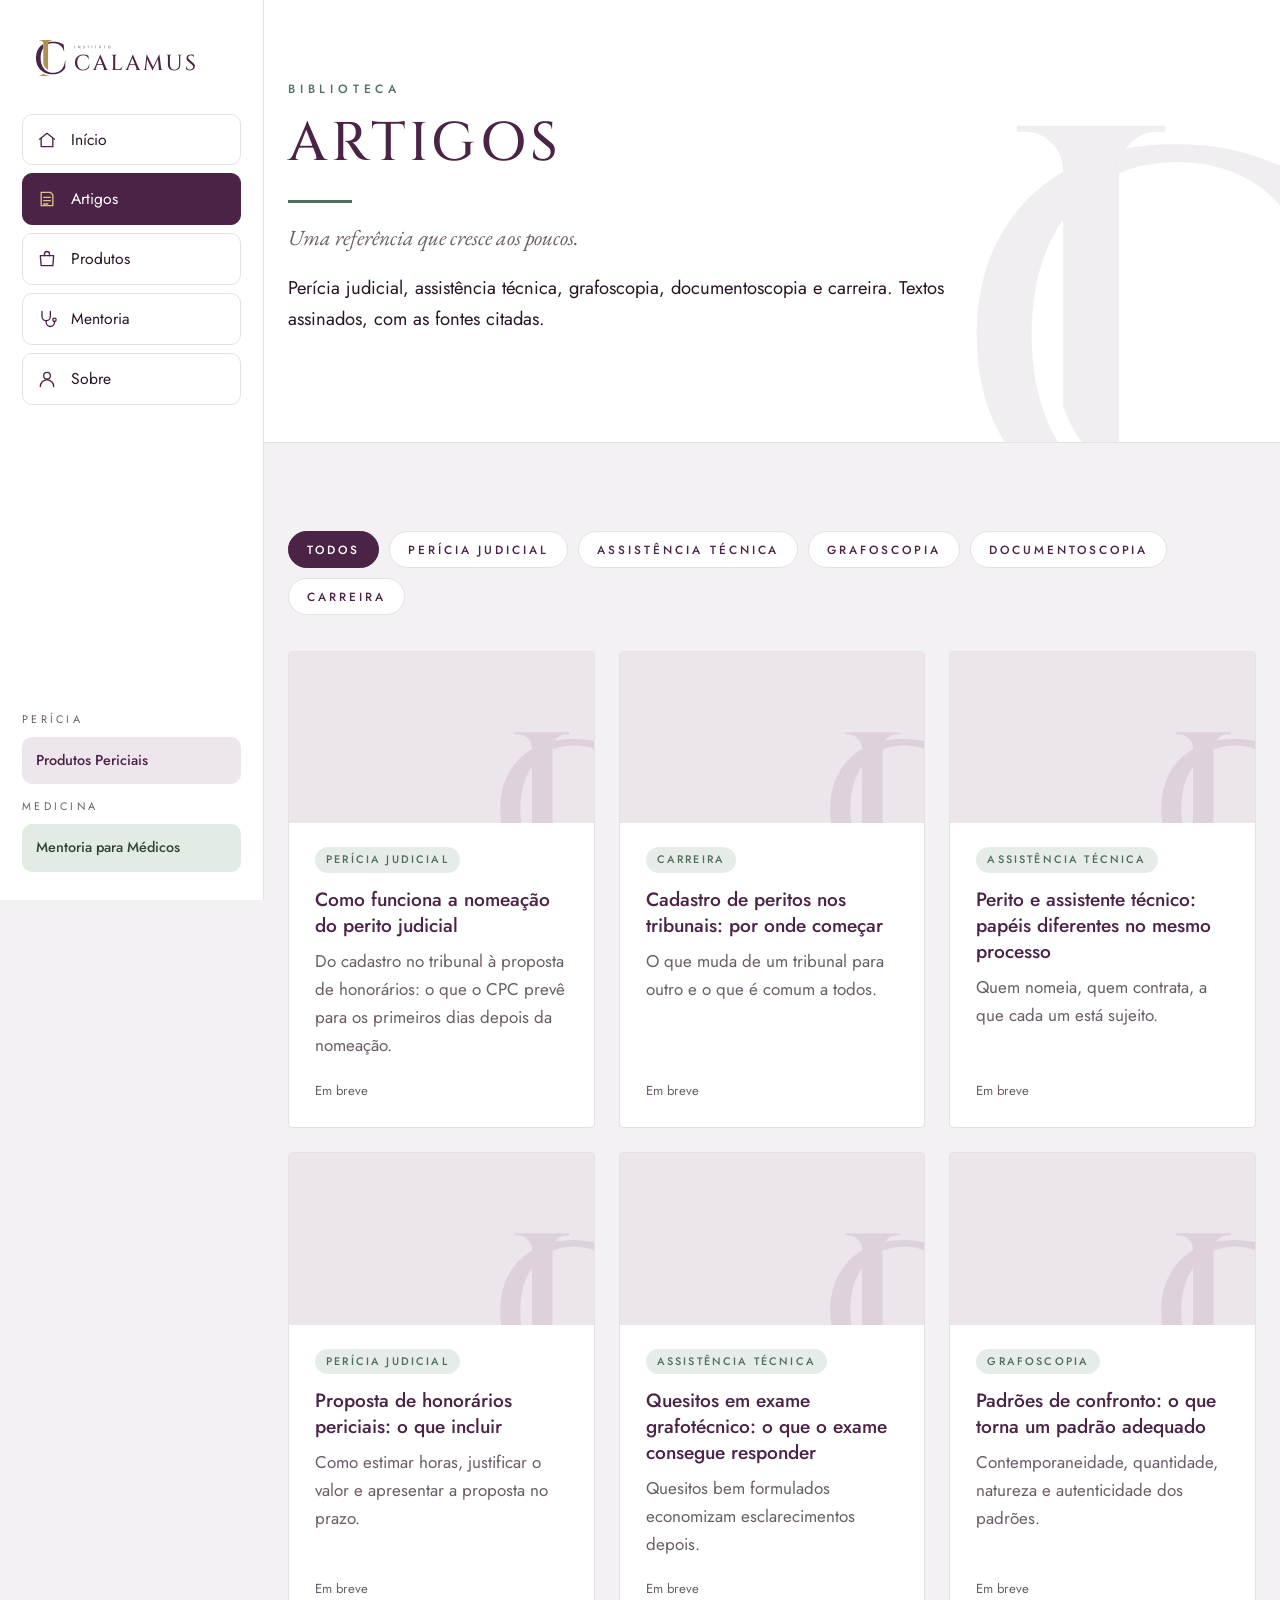
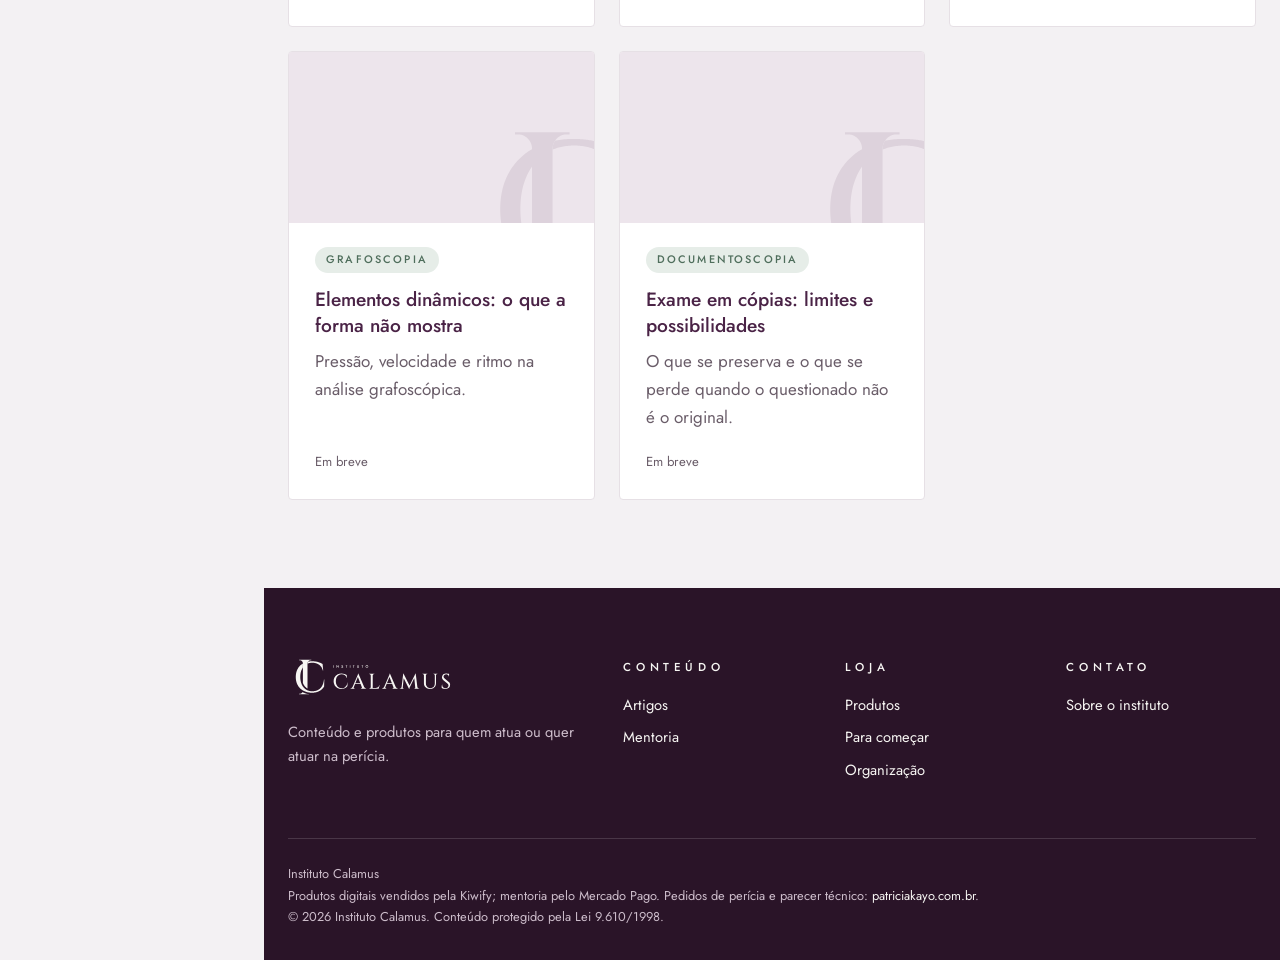
==== artigos/index.html @ 75990ce9 "Menu lateral fixo (opção A) em telas largas; setas do carrossel junto aos pontos Co-Authored-By: Cla" ====
<!doctype html>
<html lang="pt-BR">
<head>
<meta charset="utf-8">
<meta name="viewport" content="width=device-width, initial-scale=1">
<title>Artigos · Instituto Calamus</title>
<meta name="description" content="Artigos sobre perícia judicial, assistência técnica, grafoscopia e documentoscopia.">
<link rel="canonical" href="https://institutocalamus.com.br/artigos/">
<meta property="og:type" content="website">
<meta property="og:locale" content="pt_BR">
<meta property="og:site_name" content="Instituto Calamus">
<meta property="og:title" content="Artigos · Instituto Calamus">
<meta property="og:description" content="Artigos sobre perícia judicial, assistência técnica, grafoscopia e documentoscopia.">
<meta property="og:url" content="https://institutocalamus.com.br/artigos/">
<link rel="icon" type="image/png" sizes="32x32" href="../assets/img/favicon_32px.png">
<link rel="icon" type="image/png" sizes="192x192" href="../assets/img/favicon_192px.png">
<link rel="apple-touch-icon" href="../assets/img/favicon_192px.png">
<link rel="preload" href="../assets/fonts/Jost-Variable.woff2" as="font" type="font/woff2" crossorigin>
<link rel="stylesheet" href="../assets/css/calamus.css">
</head>
<body>
<aside class="ml" aria-label="Menu lateral">
  <a class="ml-logo" href="../index.html" aria-label="Instituto Calamus, página inicial"><img src="../assets/img/logo-cor.svg" alt="Instituto Calamus"></a>
  <nav aria-label="Principal"><a class="ml-it" href="../index.html"><svg viewBox="0 0 24 24" fill="none" stroke="currentColor" stroke-width="1.6" stroke-linecap="round" stroke-linejoin="round" aria-hidden="true"><path d="M3 11 12 4l9 7"/><path d="M5 10v10h14V10"/></svg><span>Início</span></a><a class="ml-it" aria-current="page" href="../artigos/index.html"><svg viewBox="0 0 24 24" fill="none" stroke="currentColor" stroke-width="1.6" stroke-linecap="round" stroke-linejoin="round" aria-hidden="true"><path d="M5 4h11l3 3v13H5z"/><path d="M8 10h8M8 14h8M8 18h5"/></svg><span>Artigos</span></a><a class="ml-it" href="../produtos/index.html"><svg viewBox="0 0 24 24" fill="none" stroke="currentColor" stroke-width="1.6" stroke-linecap="round" stroke-linejoin="round" aria-hidden="true"><path d="M4 8h16l-1 12H5z"/><path d="M9 8V6a3 3 0 0 1 6 0v2"/></svg><span>Produtos</span></a><a class="ml-it" href="../mentoria/index.html"><svg viewBox="0 0 24 24" fill="none" stroke="currentColor" stroke-width="1.6" stroke-linecap="round" stroke-linejoin="round" aria-hidden="true"><path d="M6 3v6a5 5 0 0 0 10 0V3"/><path d="M11 14v2a5 5 0 0 0 10 0v-1"/><circle cx="21" cy="13" r="2"/></svg><span>Mentoria</span></a><a class="ml-it" href="../sobre/index.html"><svg viewBox="0 0 24 24" fill="none" stroke="currentColor" stroke-width="1.6" stroke-linecap="round" stroke-linejoin="round" aria-hidden="true"><circle cx="12" cy="8" r="4"/><path d="M4 21a8 8 0 0 1 16 0"/></svg><span>Sobre</span></a></nav>
  <div class="ml-pe"><span class="ml-rot">Perícia</span><a class="ml-cta" href="../produtos/index.html">Produtos Periciais</a><span class="ml-rot">Medicina</span><a class="ml-cta ml-cta2" href="../mentoria/index.html">Mentoria para Médicos</a></div>
</aside>
<header class="topo">
  <div class="wrap">
    <a class="marca" href="../index.html" aria-label="Instituto Calamus, página inicial"><img class="marca-logo" src="../assets/img/logo-cor.svg" alt="Instituto Calamus"><img class="marca-mono" src="../assets/img/monograma-capa-claro.svg" alt="Instituto Calamus"></a>
    <nav class="menu" aria-label="Principal"><a href="../artigos/index.html" aria-current="page">Artigos</a><a href="../produtos/index.html">Produtos</a><a href="../mentoria/index.html">Mentoria</a><a href="../sobre/index.html">Sobre</a></nav>
    <details class="menu-movel"><summary>Menu</summary><nav aria-label="Principal"><a href="../artigos/index.html" aria-current="page">Artigos</a><a href="../produtos/index.html">Produtos</a><a href="../mentoria/index.html">Mentoria</a><a href="../sobre/index.html">Sobre</a></nav></details>
  </div>
</header>
<main>
<section class="hero interna">
  <img class="dagua" src="../assets/img/monograma-ameixa.svg" alt="" aria-hidden="true">
  <div class="wrap">
    <p class="rotulo">Biblioteca</p>
    <h1>Artigos</h1>
    <p class="italico">Uma referência que cresce aos poucos.</p>
    <p class="lead">Perícia judicial, assistência técnica, grafoscopia, documentoscopia e carreira. Textos assinados, com as fontes citadas.</p>
  </div>
</section>
<section class="secao">
  <div class="wrap">
    <div class="filtros" role="group" aria-label="Filtrar por tema"><button type="button" aria-pressed="true" data-f="todos">Todos</button><button type="button" aria-pressed="false" data-f="Perícia Judicial">Perícia Judicial</button><button type="button" aria-pressed="false" data-f="Assistência Técnica">Assistência Técnica</button><button type="button" aria-pressed="false" data-f="Grafoscopia">Grafoscopia</button><button type="button" aria-pressed="false" data-f="Documentoscopia">Documentoscopia</button><button type="button" aria-pressed="false" data-f="Carreira">Carreira</button></div>
    <div class="grade" id="lista"><article class="cartao cartao-art" data-pilar="Perícia Judicial">
  <div class="art-foto vazia"></div>
  <div class="texto">
  <span class="etiqueta jade">Perícia Judicial</span>
  <h3>Como funciona a nomeação do perito judicial</h3>
  <p class="sub">Do cadastro no tribunal à proposta de honorários: o que o CPC prevê para os primeiros dias depois da nomeação.</p>
  <div class="rodape-cartao"><span class="meta">Em breve</span></div>
  </div>
</article><article class="cartao cartao-art" data-pilar="Carreira">
  <div class="art-foto vazia"></div>
  <div class="texto">
  <span class="etiqueta jade">Carreira</span>
  <h3>Cadastro de peritos nos tribunais: por onde começar</h3>
  <p class="sub">O que muda de um tribunal para outro e o que é comum a todos.</p>
  <div class="rodape-cartao"><span class="meta">Em breve</span></div>
  </div>
</article><article class="cartao cartao-art" data-pilar="Assistência Técnica">
  <div class="art-foto vazia"></div>
  <div class="texto">
  <span class="etiqueta jade">Assistência Técnica</span>
  <h3>Perito e assistente técnico: papéis diferentes no mesmo processo</h3>
  <p class="sub">Quem nomeia, quem contrata, a que cada um está sujeito.</p>
  <div class="rodape-cartao"><span class="meta">Em breve</span></div>
  </div>
</article><article class="cartao cartao-art" data-pilar="Perícia Judicial">
  <div class="art-foto vazia"></div>
  <div class="texto">
  <span class="etiqueta jade">Perícia Judicial</span>
  <h3>Proposta de honorários periciais: o que incluir</h3>
  <p class="sub">Como estimar horas, justificar o valor e apresentar a proposta no prazo.</p>
  <div class="rodape-cartao"><span class="meta">Em breve</span></div>
  </div>
</article><article class="cartao cartao-art" data-pilar="Assistência Técnica">
  <div class="art-foto vazia"></div>
  <div class="texto">
  <span class="etiqueta jade">Assistência Técnica</span>
  <h3>Quesitos em exame grafotécnico: o que o exame consegue responder</h3>
  <p class="sub">Quesitos bem formulados economizam esclarecimentos depois.</p>
  <div class="rodape-cartao"><span class="meta">Em breve</span></div>
  </div>
</article><article class="cartao cartao-art" data-pilar="Grafoscopia">
  <div class="art-foto vazia"></div>
  <div class="texto">
  <span class="etiqueta jade">Grafoscopia</span>
  <h3>Padrões de confronto: o que torna um padrão adequado</h3>
  <p class="sub">Contemporaneidade, quantidade, natureza e autenticidade dos padrões.</p>
  <div class="rodape-cartao"><span class="meta">Em breve</span></div>
  </div>
</article><article class="cartao cartao-art" data-pilar="Grafoscopia">
  <div class="art-foto vazia"></div>
  <div class="texto">
  <span class="etiqueta jade">Grafoscopia</span>
  <h3>Elementos dinâmicos: o que a forma não mostra</h3>
  <p class="sub">Pressão, velocidade e ritmo na análise grafoscópica.</p>
  <div class="rodape-cartao"><span class="meta">Em breve</span></div>
  </div>
</article><article class="cartao cartao-art" data-pilar="Documentoscopia">
  <div class="art-foto vazia"></div>
  <div class="texto">
  <span class="etiqueta jade">Documentoscopia</span>
  <h3>Exame em cópias: limites e possibilidades</h3>
  <p class="sub">O que se preserva e o que se perde quando o questionado não é o original.</p>
  <div class="rodape-cartao"><span class="meta">Em breve</span></div>
  </div>
</article></div>
  </div>
</section>
<script>
document.querySelectorAll('.filtros button').forEach(function(b){
  b.addEventListener('click', function(){
    var f = b.dataset.f;
    document.querySelectorAll('.filtros button').forEach(function(x){ x.setAttribute('aria-pressed', x===b ? 'true':'false'); });
    document.querySelectorAll('#lista [data-pilar]').forEach(function(c){ c.hidden = !(f==='todos' || c.dataset.pilar===f); });
  });
});
</script>
</main>
<footer class="rodape">
  <div class="wrap">
    <div class="rodape-grade">
      <div>
        <img src="../assets/img/logo-porcelana.svg" alt="Instituto Calamus">
        <p>Conteúdo e produtos para quem atua ou quer atuar na perícia.</p>
      </div>
      <div><h4>Conteúdo</h4><ul>
        <li><a href="../artigos/index.html">Artigos</a></li>
        
        <li><a href="../mentoria/index.html">Mentoria</a></li>
        </ul></div>
      <div><h4>Loja</h4><ul>
        <li><a href="../produtos/index.html">Produtos</a></li>
        <li><a href="../produtos/index.html#para-comecar">Para começar</a></li>
        <li><a href="../produtos/index.html#organizacao">Organização</a></li></ul></div>
      <div><h4>Contato</h4><ul>
        
        <li><a href="../sobre/index.html">Sobre o instituto</a></li></ul></div>
    </div>
    <div class="legal">
      Instituto Calamus<br>
      Produtos digitais vendidos pela Kiwify; mentoria pelo Mercado Pago. Pedidos de perícia e parecer técnico: <a href="https://patriciakayo.com.br">patriciakayo.com.br</a>.<br>
      © 2026 Instituto Calamus. Conteúdo protegido pela Lei 9.610/1998.
    </div>
  </div>
</footer>
<script>
/* deixa "Para médicos recém-formados" exatamente da largura de MENTORIA */
(function(){
  function ajusta(){ document.querySelectorAll(".m-cabeca").forEach(function(c){
    var t=c.querySelector(".m-titulo"), s=c.querySelector(".ajusta"); if(!t||!s) return;
    s.style.fontSize="20px"; var w=s.getBoundingClientRect().width, W=t.getBoundingClientRect().width;
    var ft=parseFloat(getComputedStyle(t).fontSize), ls=parseFloat(getComputedStyle(s).letterSpacing)/20||0.12;
    /* compara só a largura das letras (sem o espaçamento depois da última) */
    if(w>0) s.style.fontSize=(20*(W-0.14*ft)/(w-ls*20))+"px"; }); }
  if(document.fonts&&document.fonts.ready) document.fonts.ready.then(ajusta); window.addEventListener("load",ajusta); window.addEventListener("resize",ajusta); ajusta();
})();
</script>
</body>
</html>
---- assets/css/calamus.css ----
/* Instituto Calamus — site (ambiente INTERFACE do Manual v2, p. 7)
   Interface: cinza-pérola, branco, ameixa nas ações. Texto em ameixa escura.
   Ouro (champanhe/ouro velho) NÃO entra aqui. Monograma sempre monocromático. */

@font-face { font-family: "Cinzel"; src: url("../fonts/Cinzel-Variable.woff2") format("woff2"); font-weight: 400 900; font-display: swap; }
@font-face { font-family: "Jost"; src: url("../fonts/Jost-Variable.woff2") format("woff2"); font-weight: 100 900; font-display: swap; }
@font-face { font-family: "EB Garamond"; src: url("../fonts/EBGaramond-Italic-Variable.woff2") format("woff2"); font-style: italic; font-weight: 400 800; font-display: swap; }

:root {
  /* Manual v2 — Interface: cinza-pérola, branco, ameixa nas ações.
     Sálvia (2ª cor do didático) só em filetes, barras e pílulas. Ouro nunca. */
  --perola: #F3F1F3;
  --branco: #FFFFFF;
  --acao: #4A2346;            /* ameixa */
  --acao-hover: #2A1428;      /* ameixa escura */
  --salvia: #4F6E5C;
  --salvia-clara: #E6EDE8;    /* fundo das pílulas */
  --malva-clara: #EEE6ED;     /* fundo da faixa de produtos */
  --malva-vitrine: #E2D6E1;   /* fundo atrás das capas */
  --ameixa: #4A2346;
  --ameixa-escura: #2A1428;
  --porcelana: #F7F6F3;
  --verde-emanuel: #2F4537;   /* Sálvia escura: cor de identidade da Mentoria Calamus (manual v1, out/2026) */
  --verde-emanuel-escuro: #22342A;
  --verde-emanuel-claro: #E3EBE5;
  --sub: #6A5D69;             /* texto secundário (AA sobre branco) */
  --sub-escuro: #CDBDCB;      /* texto secundário sobre ameixa */
  --linha: #E6E0E5;
  --raio: 4px;
  --largura: 1160px;
  --texto: 1.0625rem;
}

* { box-sizing: border-box; }
html { -webkit-text-size-adjust: 100%; }
body {
  margin: 0; background: var(--perola); color: var(--ameixa-escura);
  font-family: "Jost", Arial, sans-serif; font-size: var(--texto); line-height: 1.65; font-weight: 400;
}
img { max-width: 100%; display: block; }
a { color: var(--acao); text-underline-offset: 3px; }
a:hover { color: var(--acao-hover); }
:focus-visible { outline: 2px solid var(--acao); outline-offset: 3px; }

.wrap { max-width: var(--largura); margin: 0 auto; padding: 0 24px; }

/* ---------- tipografia da marca ---------- */
.cinzel, h1, h2, .h-card {
  font-family: "Cinzel", Georgia, serif; font-weight: 500; text-transform: uppercase;
  letter-spacing: .08em; line-height: 1.15; color: var(--ameixa);
}
h1 { font-size: clamp(2rem, 4.6vw, 3.4rem); margin: 0 0 .35em; }
h2 { font-size: clamp(1.45rem, 2.6vw, 2rem); margin: 0 0 .5em; }
h3 { font-family: "Jost", Arial, sans-serif; font-weight: 500; font-size: 1.2rem; line-height: 1.35; margin: 0 0 .4em; color: var(--ameixa); }
.rotulo {
  font-family: "Jost", Arial, sans-serif; font-weight: 500; font-size: .75rem;
  text-transform: uppercase; letter-spacing: .4em; color: var(--salvia); margin: 0 0 1.1em;
}
.italico { font-family: "EB Garamond", Georgia, serif; font-style: italic; font-weight: 400; color: var(--sub); font-size: 1.35rem; line-height: 1.4; margin: 0 0 1em; }
.lead { font-size: 1.15rem; color: var(--ameixa-escura); max-width: 40em; }
.sub { color: var(--sub); }

/* ---------- cabeçalho ---------- */
.topo { background: var(--branco); border-bottom: 1px solid var(--linha); position: sticky; top: 0; z-index: 10; }
.topo .wrap { display: flex; align-items: center; justify-content: space-between; height: 76px; }
.marca img { height: 54px; width: auto; }
.menu { display: flex; gap: 34px; }
.menu a {
  font-weight: 500; font-size: .78rem; text-transform: uppercase; letter-spacing: .4em; margin-right: -.4em;
  color: var(--ameixa); text-decoration: none; padding: 6px 0; border-bottom: 2px solid transparent;
}
.menu a:hover, .menu a[aria-current="page"] { color: var(--acao); border-bottom-color: var(--acao); }
.menu-movel { display: none; }

/* ---------- botões ---------- */
.btn {
  display: inline-block; font-family: "Jost", Arial, sans-serif; font-weight: 500; font-size: .8rem;
  text-transform: uppercase; letter-spacing: .3em; text-decoration: none; border-radius: var(--raio);
  padding: 14px 26px; border: 1.5px solid var(--acao); background: var(--acao); color: var(--branco);
  transition: background .15s;
}
.btn:hover { background: var(--acao-hover); border-color: var(--acao-hover); color: var(--branco); }
.btn.contorno { background: transparent; color: var(--acao); }
.btn.contorno:hover { background: var(--acao); color: var(--branco); }
.btn.desativado { background: transparent; border-color: var(--linha); color: var(--sub); cursor: default; pointer-events: none; }
.btn.claro { background: var(--porcelana); border-color: var(--porcelana); color: var(--ameixa-escura); }
.btn.claro:hover { background: var(--branco); }

/* ---------- seções ---------- */
.secao { padding: 88px 0; }
.secao.branca { background: var(--branco); }
.secao + .secao.branca, .secao.branca + .secao { border-top: 1px solid var(--linha); }
.cab-secao { display: flex; justify-content: space-between; align-items: end; gap: 24px; margin-bottom: 40px; }
.cab-secao h2 { margin: 0; }
.cab-secao a.mais { font-weight: 500; font-size: .78rem; text-transform: uppercase; letter-spacing: .3em; text-decoration: none; white-space: nowrap; }
.filete { width: 48px; height: 1.5px; background: var(--acao); margin: 0 0 24px; border: 0; }

/* hero com marca d'água (monograma 6–8%, cortado pela borda, canto inferior direito) */
.hero { position: relative; overflow: hidden; background: var(--branco); padding: 112px 0 120px; border-bottom: 1px solid var(--linha); }
.hero .wrap { position: relative; z-index: 1; }
.hero .lead { margin-bottom: 36px; }
.dagua { position: absolute; right: -90px; bottom: -150px; width: 520px; opacity: .07; pointer-events: none; }
.hero.interna { padding: 80px 0 72px; }
.hero.interna .dagua { width: 380px; bottom: -120px; right: -60px; }

/* ---------- grade de cartões ---------- */
.grade { display: grid; gap: 24px; grid-template-columns: repeat(3, 1fr); }
.grade.duas { grid-template-columns: repeat(2, 1fr); }
.cartao {
  background: var(--branco); border: 1px solid var(--linha); border-radius: var(--raio);
  padding: 30px 28px; display: flex; flex-direction: column;
}
.secao.branca .cartao { background: var(--perola); border-color: transparent; }
.cartao p { margin: 0 0 1.2em; }
.cartao .rodape-cartao { margin-top: auto; display: flex; align-items: center; justify-content: space-between; gap: 12px; flex-wrap: wrap; }
.etiqueta {
  display: inline-block; font-size: .68rem; font-weight: 500; text-transform: uppercase; letter-spacing: .3em;
  color: var(--sub); margin-bottom: 14px;
}
.etiqueta.jade { color: var(--salvia); }
.formato { font-size: .85rem; color: var(--sub); }
.status { font-size: .7rem; font-weight: 500; text-transform: uppercase; letter-spacing: .3em; color: var(--sub); border: 1px solid var(--linha); padding: 5px 10px; border-radius: 99px; }

/* artigos */
.destaque { display: grid; grid-template-columns: 1.55fr 1fr; gap: 48px; }
.art-destaque { background: var(--branco); border: 1px solid var(--linha); border-radius: var(--raio); padding: 44px 40px; position: relative; overflow: hidden; }
.art-destaque h3 { font-size: 1.7rem; font-weight: 500; }
.art-destaque .dagua { width: 260px; right: -50px; bottom: -80px; }
.lista-art { list-style: none; margin: 0; padding: 0; }
.lista-art li { border-top: 1px solid var(--linha); padding: 18px 0; }
.lista-art li:last-child { border-bottom: 1px solid var(--linha); }
.lista-art a { text-decoration: none; color: var(--ameixa); font-weight: 500; }
.lista-art a:hover { color: var(--acao); }
.meta { font-size: .82rem; color: var(--sub); }
.cartao-art h3 a { color: inherit; text-decoration: none; }
.cartao-art h3 a:hover { color: var(--acao); }

.filtros { display: flex; flex-wrap: wrap; gap: 10px; margin-bottom: 36px; }
.filtros button {
  font-family: inherit; font-size: .74rem; font-weight: 500; text-transform: uppercase; letter-spacing: .25em;
  background: var(--branco); color: var(--ameixa); border: 1px solid var(--linha); border-radius: 99px; padding: 9px 18px; cursor: pointer;
}
.filtros button[aria-pressed="true"] { background: var(--acao); border-color: var(--acao); color: var(--branco); }

/* faixa escura (mentoria, newsletter) */
.faixa { background: var(--ameixa-escura); color: var(--porcelana); padding: 84px 0; position: relative; overflow: hidden; }
.faixa h2 { color: var(--porcelana); }
.faixa .rotulo { color: var(--sub-escuro); }
.faixa .sub, .faixa .italico { color: var(--sub-escuro); }
.faixa .dagua { opacity: .06; }
.perfil { display: grid; grid-template-columns: 1fr 2fr; gap: 56px; align-items: start; }
.contato-mentoria { grid-template-columns: 1.3fr 1fr; }
.faixa-grade { display: grid; grid-template-columns: 1.3fr 1fr; gap: 56px; align-items: center; position: relative; z-index: 1; }

.isca { background: var(--branco); border: 1px solid var(--linha); border-radius: var(--raio); padding: 48px; display: grid; grid-template-columns: 1.2fr 1fr; gap: 40px; align-items: center; }
.isca form { display: flex; gap: 10px; flex-wrap: wrap; }
.isca input {
  flex: 1 1 220px; font-family: inherit; font-size: 1rem; padding: 13px 16px; border: 1px solid var(--linha);
  border-radius: var(--raio); background: var(--perola); color: var(--ameixa-escura);
}
.isca small { display: block; width: 100%; color: var(--sub); font-size: .8rem; }

/* planos (mentoria) */
.plano { text-align: left; }
.plano .num { font-family: "Cinzel", Georgia, serif; font-size: 2.6rem; color: var(--acao); line-height: 1; margin-bottom: 10px; }
.plano ul, .lista { padding-left: 1.1em; margin: 0 0 1.4em; }
.plano li, .lista li { margin-bottom: .35em; }
.aviso { border-left: 2px solid var(--acao); padding: 4px 0 4px 18px; color: var(--sub); font-size: .92rem; max-width: 46em; }

/* ---------- artigo ---------- */
.artigo { max-width: 720px; margin: 0 auto; }
.artigo h1 { font-size: clamp(1.8rem, 3.6vw, 2.6rem); }
.artigo h2 { font-size: 1.35rem; margin-top: 2.2em; }
.artigo p, .artigo li { font-size: 1.125rem; line-height: 1.75; }
.artigo .ref { font-size: .9rem; color: var(--sub); }
.caixa { background: var(--perola); border-radius: var(--raio); padding: 26px 28px; margin: 2em 0; }
.caixa h3 { margin-top: 0; }
.autoria { display: flex; gap: 20px; align-items: center; border-top: 1px solid var(--linha); border-bottom: 1px solid var(--linha); padding: 22px 0; margin: 3em 0 2em; }
.foto { width: 72px; height: 72px; border-radius: 50%; background: var(--perola); border: 1px dashed var(--sub); flex: none; display: grid; place-items: center; font-size: .65rem; color: var(--sub); text-align: center; }
.cta-produto { background: var(--ameixa-escura); color: var(--porcelana); border-radius: var(--raio); padding: 32px; margin: 2.5em 0; }
.cta-produto h3 { color: var(--porcelana); }
.cta-produto p { color: var(--sub-escuro); font-size: 1rem; }

/* pendências de conteúdo (some ao preencher) */
.pend { background: #FFF4C2; color: var(--ameixa-escura); padding: 0 4px; border-radius: 2px; }

/* ---------- rodapé ---------- */
.rodape { background: var(--ameixa-escura); color: var(--sub-escuro); padding: 64px 0 32px; font-size: .92rem; }
.rodape a { color: var(--porcelana); text-decoration: none; }
.rodape a:hover { text-decoration: underline; }
.rodape-grade { display: grid; grid-template-columns: 1.6fr 1fr 1fr 1fr; gap: 32px; margin-bottom: 48px; }
.rodape img { height: 50px; width: auto; margin-bottom: 18px; }
.rodape h4 { font-weight: 500; font-size: .72rem; text-transform: uppercase; letter-spacing: .4em; color: var(--porcelana); margin: 6px 0 16px; }
.rodape ul { list-style: none; padding: 0; margin: 0; }
.rodape li { margin-bottom: 8px; }
.legal { border-top: 1px solid rgba(247,246,243,.15); padding-top: 24px; font-size: .8rem; line-height: 1.7; }
.rodape .pend { background: rgba(255,244,194,.85); }

/* ---------- responsivo ---------- */
@media (max-width: 960px) {
  .grade { grid-template-columns: repeat(2, 1fr); }
  .destaque, .faixa-grade, .isca, .perfil { grid-template-columns: 1fr; gap: 32px; }
  .rodape-grade { grid-template-columns: 1fr 1fr; }
}
@media (max-width: 760px) {
  body { font-size: 1rem; }
  .wrap { padding: 0 16px; }
  .menu { display: none; }
  .menu-movel { display: block; position: relative; }
  .menu-movel summary { list-style: none; cursor: pointer; font-weight: 500; font-size: .75rem; letter-spacing: .3em; text-transform: uppercase; color: var(--ameixa); padding: 10px 0; }
  .menu-movel summary::-webkit-details-marker { display: none; }
  .menu-movel nav { position: absolute; right: -16px; top: 52px; background: var(--branco); border: 1px solid var(--linha); padding: 12px 24px; display: flex; flex-direction: column; min-width: 220px; }
  .menu-movel nav a { padding: 12px 0; text-decoration: none; font-weight: 500; font-size: .8rem; letter-spacing: .3em; text-transform: uppercase; color: var(--ameixa); border-bottom: 1px solid var(--linha); }
  .menu-movel nav a:last-child { border-bottom: 0; }
  .marca img { height: 38px; }
  .grade, .grade.duas { grid-template-columns: 1fr; }
  .secao { padding: 60px 0; }
  .hero { padding: 72px 0 84px; }
  .dagua { width: 340px; right: -90px; bottom: -110px; }
  .art-destaque { padding: 30px 24px; }
  .isca { padding: 28px 22px; }
  .cab-secao { flex-direction: column; align-items: start; }
  .rodape-grade { grid-template-columns: 1fr; }
}

/* ---------- cor (v2: mescla A + B) ---------- */
.hero h1::after { content: ""; display: block; width: 64px; height: 3px; background: var(--salvia); margin-top: 24px; }
.secao.verde { background: var(--malva-clara); }
.secao.verde .cartao { background: var(--branco); border-color: transparent; }
.secao.verde + .secao, .secao + .secao.verde { border-top: 0; }
.etiqueta.jade { background: var(--salvia-clara); color: var(--salvia); padding: 4px 11px; border-radius: 99px; letter-spacing: .2em; align-self: flex-start; }
.secao.verde .etiqueta.jade { background: var(--malva-clara); }
.art-destaque { border-top: 4px solid var(--salvia); }
.faixa .rotulo { color: #C9A9C6; }

/* ---------- produtos com capa (P1) ---------- */
.cartao.produto { padding: 0; overflow: hidden; }
.vitrine { background: var(--malva-vitrine); padding: 36px 0 32px; display: flex; justify-content: center; }
.mock { position: relative; display: block; width: 56%; max-width: 220px; }
.mock::before { content: ""; position: absolute; inset: 0; background: var(--branco); transform: rotate(4deg) translate(10px, 4px); box-shadow: 0 10px 24px rgba(42,20,40,.15); border-radius: 2px; }
.mock img { position: relative; width: 100%; box-shadow: 0 18px 40px rgba(42,20,40,.28), 0 2px 6px rgba(42,20,40,.18); border-radius: 2px; transition: transform .2s; }
.cartao.produto:hover .mock img { transform: translateY(-4px); }
.cartao.produto .texto { padding: 26px; display: flex; flex-direction: column; flex: 1; }
.cartao.produto .formato { margin-top: -.6em; }
.preco { font-weight: 500; font-size: 1.5rem; color: var(--ameixa-escura); }

/* ---------- mentoria (M2) ---------- */
.mentoria-bloco { display: grid; grid-template-columns: 1fr 1fr; min-height: 540px; }
.m-esq { background: var(--acao); color: var(--branco); padding: 88px 64px; display: flex; flex-direction: column; justify-content: center; position: relative; overflow: hidden; }
.m-esq > * { position: relative; z-index: 1; }
.m-esq .dagua { position: absolute; opacity: .08; z-index: 0; }
.m-esq .rotulo { color: var(--sub-escuro); }
.m-titulo { font-family: "Cinzel", Georgia, serif; font-weight: 500; text-transform: uppercase; letter-spacing: .14em; line-height: 1; margin: 0; color: var(--branco); font-size: clamp(3rem, 6.4vw, 5.4rem); }
.m-quem { color: var(--sub-escuro); font-size: 1.3rem; line-height: 1.45; margin: 26px 0 0; }
.m-quem strong { color: var(--branco); font-weight: 500; }
.m-dir { background: var(--branco); padding: 64px; display: grid; grid-template-columns: 200px 1fr; gap: 40px; align-items: center; border-bottom: 1px solid var(--linha); }
.foto-retrato { width: 100%; aspect-ratio: 4 / 5; object-fit: cover; border-radius: var(--raio); }
.foto-retrato.vazia { background: repeating-linear-gradient(135deg, var(--malva-clara) 0 14px, var(--malva-vitrine) 14px 28px); display: grid; place-items: center; color: var(--acao); font-size: .75rem; font-weight: 500; letter-spacing: .3em; text-transform: uppercase; }
.m-crm { font-size: .78rem; font-weight: 500; letter-spacing: .2em; text-transform: uppercase; color: var(--sub); margin: 0 0 14px; }
@media (max-width: 960px) {
  .mentoria-bloco { grid-template-columns: 1fr; }
  .m-esq { padding: 64px 24px; }
  .m-dir { padding: 40px 24px; grid-template-columns: 140px 1fr; gap: 24px; }
}
@media (max-width: 520px) { .m-dir { grid-template-columns: 1fr; } .m-dir .foto-retrato { max-width: 200px; } }

/* ---------- abertura com a marca (home) ---------- */
.sr-only { position: absolute; width: 1px; height: 1px; overflow: hidden; clip: rect(0 0 0 0); white-space: nowrap; }
.hero-marca { text-align: center; padding: 96px 0 104px; }
.hero-marca h1::after { display: none; }
.logo-grande { width: min(620px, 88%); height: auto; margin: 0 auto; }
.filete-centro { display: block; width: 64px; height: 3px; background: var(--salvia); margin: 40px auto 32px; }
.hero-marca .lead { margin: 0 auto 36px; max-width: 36em; }
.acoes { display: flex; gap: 14px; justify-content: center; flex-wrap: wrap; }

/* ---------- área médica (paleta do Emanuel) ---------- */
.mentoria-bloco .m-esq { background: var(--verde-emanuel); }
.mentoria-bloco .m-esq .rotulo, .mentoria-bloco .m-quem { color: #DCE7E0; }
.mentoria-bloco .btn { background: var(--verde-emanuel); border-color: var(--verde-emanuel); }
.mentoria-bloco .btn:hover { background: var(--verde-emanuel-escuro); border-color: var(--verde-emanuel-escuro); }
.mentoria-bloco .foto-retrato.vazia { background: repeating-linear-gradient(135deg, var(--verde-emanuel-claro) 0 14px, #D3DFD7 14px 28px); color: var(--verde-emanuel); }
.btn.contorno.verde { color: var(--verde-emanuel); border-color: var(--verde-emanuel); }
.btn.contorno.verde:hover { background: var(--verde-emanuel); color: var(--branco); }
/* ---------- cursos com imagem ---------- */
.cartao.curso { padding: 0; overflow: hidden; }
.cartao.curso .thumb { width: 100%; aspect-ratio: 16 / 9; object-fit: cover; }
.cartao.curso .texto { padding: 24px 26px 26px; display: flex; flex-direction: column; flex: 1; }
.cartao.curso.medico .etiqueta.jade { background: var(--verde-emanuel-claro); color: var(--verde-emanuel); }

.tema-medico .rotulo, .tema-medico .plano .num { color: var(--verde-emanuel); }
.tema-medico .etiqueta.jade { background: var(--verde-emanuel-claro); color: var(--verde-emanuel); }
.tema-medico .btn { background: var(--verde-emanuel); border-color: var(--verde-emanuel); }
.tema-medico .btn:hover { background: var(--verde-emanuel-escuro); border-color: var(--verde-emanuel-escuro); }
.tema-medico .aviso { border-left-color: var(--verde-emanuel); }
.tema-medico .mentoria-bloco .m-esq .rotulo { color: #DCE7E0; }
.tema-medico h2 { color: var(--verde-emanuel-escuro); }

/* ---------- carrossel de destaques (home) ---------- */
.carrossel { position: relative; overflow: hidden; }
.trilho { display: flex; transition: transform .7s cubic-bezier(.65,0,.35,1); }
.slide { flex: 0 0 100%; min-height: 520px; display: flex; align-items: center; position: relative; overflow: hidden; padding: 72px 0 88px; }
.slide > .dagua { position: absolute; opacity: .07; }
.slide-grade { display: grid; grid-template-columns: 1fr 1fr; gap: 56px; align-items: center; width: 100%; position: relative; z-index: 1; }
.slide-texto .lead { margin-bottom: 30px; }
.slide-visual { display: flex; justify-content: center; align-items: center; }
.s-produtos { background: var(--malva-clara); }
.leque { position: relative; height: 360px; }
.leque img { position: absolute; width: 200px; box-shadow: 0 18px 40px rgba(42,20,40,.28); border-radius: 2px; top: 30px; }
.leque img:nth-child(1) { transform: translateX(-150px) rotate(-8deg); }
.leque img:nth-child(2) { transform: translateY(-14px); z-index: 2; }
.leque img:nth-child(3) { transform: translateX(150px) rotate(8deg); }
.s-mentoria { background: var(--verde-emanuel); color: var(--branco); }
.s-mentoria .rotulo, .s-mentoria .m-quem { color: #DCE7E0; }
.s-mentoria .m-quem { font-size: 1.3rem; margin: 22px 0 6px; }
.s-mentoria .m-quem strong { color: var(--branco); font-weight: 500; }
.m-crm-claro { color: #DCE7E0; font-size: .78rem; letter-spacing: .2em; text-transform: uppercase; margin: 0 0 30px; }
.s-mentoria .btn.claro { color: var(--verde-emanuel-escuro); }
.retrato .foto-retrato { width: 320px; }
.s-mentoria .foto-retrato.vazia { background: repeating-linear-gradient(135deg, rgba(255,255,255,.10) 0 14px, rgba(255,255,255,.04) 14px 28px); color: #DCE7E0; border-radius: 50% 50% 4px 4px; }
.s-cursos { background: var(--ameixa); color: var(--branco); }
.s-cursos h2 { color: var(--branco); } .s-cursos .rotulo, .s-cursos .lead { color: var(--sub-escuro); }
.pilha { position: relative; height: 330px; }
.pilha img { position: absolute; width: 360px; border-radius: 4px; box-shadow: 0 18px 40px rgba(0,0,0,.35); }
.pilha img:nth-child(1) { transform: translate(-60px, 0); top: 10px; }
.pilha img:nth-child(2) { transform: translate(60px, 0); top: 130px; }
.s-isca { background: var(--branco); }
.s-isca .mock { width: 230px; }
.form-isca { display: flex; gap: 10px; flex-wrap: wrap; margin-bottom: 8px; }
.form-isca input { flex: 1 1 220px; font-family: inherit; font-size: 1rem; padding: 13px 16px; border: 1px solid var(--linha); border-radius: var(--raio); background: var(--perola); color: var(--ameixa-escura); }
.seta { position: absolute; top: 50%; transform: translateY(-50%); width: 44px; height: 44px; border-radius: 50%; border: 0; background: rgba(255,255,255,.85); color: var(--ameixa); font-size: 1.8rem; line-height: 1; cursor: pointer; z-index: 3; box-shadow: 0 2px 10px rgba(42,20,40,.15); }
.seta.ant { left: 18px; } .seta.prox { right: 18px; }
.seta:hover { background: var(--branco); }
.pontos { position: absolute; left: 0; right: 0; bottom: 26px; display: flex; justify-content: center; gap: 10px; z-index: 3; }
.pontos button { width: 10px; height: 10px; border-radius: 99px; border: 0; padding: 0; background: rgba(120,100,120,.35); cursor: pointer; transition: width .3s, background .3s; }
.pontos button[aria-current="true"] { width: 30px; background: var(--ameixa); }
.carrossel.escuro .pontos button { background: rgba(255,255,255,.35); }
.carrossel.escuro .pontos button[aria-current="true"] { background: var(--branco); }
@media (max-width: 960px) {
  .slide-grade { grid-template-columns: 1fr; gap: 36px; text-align: left; }
  .slide { min-height: 0; padding: 56px 0 80px; }
  .leque { height: 280px; } .leque img { width: 150px; }
  .leque img:nth-child(1) { transform: translateX(-100px) rotate(-8deg); } .leque img:nth-child(3) { transform: translateX(100px) rotate(8deg); }
  .pilha { height: 250px; width: 100%; } .pilha img { width: 260px; }
  .pilha img:nth-child(1) { transform: translate(-30px,0); } .pilha img:nth-child(2) { transform: translate(30px,0); top: 100px; }
  .retrato .foto-retrato { width: 180px; }
  .seta { display: none; }
}
@media (prefers-reduced-motion: reduce) { .trilho { transition: none; } }

/* ---------- editora ---------- */
.s-editora { background: var(--ameixa-escura); color: var(--branco); }
.s-editora h2 { color: var(--branco); } .s-editora .rotulo, .s-editora .lead { color: var(--sub-escuro); }
.livros { position: relative; height: 360px; }
.livros img { position: absolute; width: 210px; top: 20px; box-shadow: 0 18px 40px rgba(0,0,0,.45); border-radius: 2px; }
.livros img:nth-child(1) { transform: translateX(-80px) rotate(-5deg); }
.livros img:nth-child(2) { transform: translateX(80px) rotate(4deg); top: 40px; }
.livros-grade { max-width: 820px; }
@media (max-width: 960px) { .livros { height: 280px; } .livros img { width: 150px; } .livros img:nth-child(1) { transform: translateX(-60px) rotate(-5deg); } .livros img:nth-child(2) { transform: translateX(60px) rotate(4deg); } }

@media (max-width: 1180px) and (min-width: 761px) { .menu { gap: 20px; } .menu a { letter-spacing: .25em; margin-right: -.25em; } }

/* slide de produtos: hierarquia (11/10) */
.titulo-grande { font-size: clamp(2.3rem, 4.4vw, 3.6rem); line-height: 1.08; margin: 0 0 .3em; }
.subtitulo-verde { font-weight: 500; font-size: clamp(1rem, 1.5vw, 1.25rem); text-transform: uppercase; letter-spacing: .3em; color: var(--salvia); margin: 0 0 22px; }
.lead-grande { font-size: clamp(1.15rem, 1.6vw, 1.35rem); line-height: 1.55; max-width: 30em; }
.subtitulo-verde.acima { margin: 0 0 14px; }
.titulo-grande + .lead-grande { margin-top: 18px; }

/* mentoria: MENTORIA + subtítulo na mesma largura (11/10) */
.m-cabeca { display: inline-block; }
.m-cabeca .m-titulo { display: inline-block; letter-spacing: .14em; margin-right: -.14em; }
.m-sub { display: inline-block; white-space: nowrap; margin: 14px -.12em 0 0; font-weight: 500; text-transform: uppercase; letter-spacing: .12em; color: #DCE7E0; line-height: 1.2; }
.m-texto { color: #E4ECE7; font-size: 1.08rem; line-height: 1.65; max-width: 34em; margin: 26px 0 0; }
.s-mentoria .m-quem { margin-top: 20px; }

/* foto do Emanuel */
.foto-retrato { object-position: 50% 20%; }
.s-mentoria .foto-retrato { border-radius: 50% 50% 4px 4px; box-shadow: 0 18px 40px rgba(0,0,0,.25); }

/* artigos com foto (11/10) */
.cartao.cartao-art { padding: 0; overflow: hidden; }
.cartao-art .texto { padding: 24px 26px 26px; display: flex; flex-direction: column; flex: 1; }
.art-foto, .art-foto-topo { display: block; width: 100%; aspect-ratio: 16 / 9; object-fit: cover; }
.art-foto-topo { border-radius: var(--raio); margin: 28px 0 8px; }
.art-foto.vazia, .art-foto-topo.vazia { background: var(--malva-clara) url("../img/monograma-ameixa.svg") no-repeat right -40px bottom -70px / 46% auto; position: relative; }
.art-foto.vazia::before, .art-foto-topo.vazia::before { content: ""; position: absolute; inset: 0; background: rgba(238,230,237,.9); }
.art-foto.vazia span, .art-foto-topo.vazia span { position: absolute; left: 22px; bottom: 18px; font-size: .7rem; font-weight: 500; letter-spacing: .3em; text-transform: uppercase; color: var(--sub); }
.cartao-art:hover .art-foto { opacity: .92; }

/* ajustes 11/10 (2) */
.titulo-grande { font-size: clamp(2rem, 3.4vw, 2.8rem); }
.subtitulo-verde { font-size: clamp(.95rem, 1.2vw, 1.1rem); }
.lead-grande { font-size: clamp(1.05rem, 1.3vw, 1.18rem); }
.s-mentoria .m-cabeca { margin-bottom: 36px; }
.circulo figure { margin: 0; text-align: center; }
.circulo .foto-retrato { width: 300px; height: 300px; aspect-ratio: 1 / 1; border-radius: 50%; object-fit: cover; object-position: 50% 22%; border: 4px solid rgba(255,255,255,.85); box-shadow: 0 18px 40px rgba(0,0,0,.25); }
.circulo .foto-retrato.vazia { border-radius: 50%; }
.circulo figcaption { margin-top: 22px; display: flex; flex-direction: column; gap: 6px; }
.m-nome { font-size: 1.35rem; font-weight: 500; color: var(--branco); }
.circulo .m-crm-claro { margin: 0; }
@media (max-width: 960px) { .circulo .foto-retrato { width: 200px; height: 200px; } }

/* abertura da home — ajuste 11/10 (logo, texto e botões maiores) */
.logo-grande { width: min(720px, 92%); }
.hero-marca .lead { font-size: clamp(1.15rem, 1.6vw, 1.32rem); line-height: 1.6; max-width: 38em; }
.hero-marca .acoes .btn { font-size: .9rem; padding: 17px 34px; }

/* ajustes 11/10 (3) */
.logo-grande { width: min(648px, 88%); }
.hero-marca .acoes .btn { font-size: .82rem; padding: 15px 30px; }
.s-mentoria .m-titulo { font-size: clamp(2.4rem, 5vw, 4.2rem); }
.s-mentoria .m-sub { color: #DCC18C; }            /* champanhe: exceção ao manual, decidida em 11/10 */
.s-mentoria .m-cabeca { margin-bottom: 30px; }
.s-mentoria .btn.claro { font-size: .76rem; padding: 13px 24px; }
.circulo .foto-retrato { width: 240px; height: 240px; }
.m-nome { font-size: 1.15rem; }
.circulo figcaption { margin-top: 18px; }
.circulo .m-crm-claro { font-size: .7rem; }
@media (max-width: 960px) { .circulo .foto-retrato { width: 180px; height: 180px; } }

/* mentoria: mescla A + B + C (11/10) */
.s-mentoria .m-cabeca { margin-bottom: 0; }
.m-fil { display: block; width: 64px; height: 2px; background: #DCC18C; margin: 26px 0 24px; }
.m-lista { list-style: none; padding: 0; margin: 0 0 32px; display: grid; gap: 12px; }
.m-lista li { display: flex; gap: 16px; align-items: baseline; color: #E4ECE7; font-size: 1.02rem; line-height: 1.45; }
.m-lista b { font-family: "Cinzel", Georgia, serif; font-weight: 500; color: #DCC18C; font-size: 1.3rem; min-width: 22px; }
.circulo .foto-retrato { outline: 2px solid #DCC18C; outline-offset: 10px; }
.circulo figcaption { margin-top: 26px; }

/* ---------- Editora Calamus (manual próprio v1 + cor Bordô, 12/10) ---------- */
:root { --bordo: #5C1F2C; --bordo-escuro: #3A121B; --bordo-claro: #F2E8E8; --bordo-cinza: #85706F; }
.s-editora { background: var(--bordo); }
.s-editora .lead { color: #EBDADC; }
.s-editora .btn.claro { color: var(--bordo); }
.ed-assinatura { width: min(440px, 100%); margin: 0 0 6px -10px; }
.ed-fil { display: block; width: 64px; height: 2px; background: #DCC18C; margin: 22px 0 22px; }
.tema-editora .rotulo { color: var(--bordo-cinza); }
.tema-editora h2 { color: var(--bordo); }
.tema-editora .btn { background: var(--bordo); border-color: var(--bordo); }
.tema-editora .btn:hover { background: var(--bordo-escuro); border-color: var(--bordo-escuro); }
.ed-hero { background: var(--porcelana); padding: 96px 0 88px; text-align: center; border-bottom: 1px solid var(--linha); }
.ed-assinatura-grande { width: min(620px, 92%); margin: 0 auto; }
.ed-hero .ed-fil { margin: 34px auto 26px; background: #B08F52; }
.ed-hero .lead { margin: 0 auto; max-width: 34em; color: var(--bordo-escuro); }
.ed-colecoes { background: var(--branco); }
.colecoes { display: grid; grid-template-columns: repeat(3, 1fr); gap: 20px; }
.colecao-item { display: flex; gap: 18px; align-items: center; background: var(--bordo-claro); border-radius: var(--raio); padding: 22px; }
.colecao-item .lombada { width: 22px; height: 76px; border-radius: 3px 3px 0 0; box-shadow: inset 0 8px 0 rgba(176,143,82,.0); position: relative; }
.colecao-item .lombada::before, .colecao-item .lombada::after { content: ""; position: absolute; left: 0; right: 0; height: 2px; background: #DCC18C; }
.colecao-item .lombada::before { top: 8px; } .colecao-item .lombada::after { bottom: 8px; }
.colecao-item .num { display: block; font-size: .72rem; letter-spacing: .3em; color: var(--bordo-cinza); font-weight: 500; }
.colecao-item strong { font-weight: 500; color: var(--bordo-escuro); font-size: 1.1rem; }
.ed-catalogo { background: var(--bordo-claro); }
.ed-catalogo .vitrine { background: #E6D3D5; }
.etiqueta.colecao { align-self: flex-start; color: var(--branco); background: var(--col); padding: 4px 11px; border-radius: 99px; letter-spacing: .2em; }
.ed-contato { display: flex; gap: 32px; align-items: center; }
.ed-simbolo { width: 96px; flex: none; }
@media (max-width: 760px) { .colecoes { grid-template-columns: 1fr; } .ed-contato { flex-direction: column; align-items: start; } }

/* ===================== Mentoria Calamus (manual v1, out/2026) =====================
   Sálvia escura #2F4537 (identidade) · Sálvia #4F6E5C (apoio) · Sálvia clara #E3EBE5 (fundos)
   Porcelana #F7F6F3 · Champanhe #DCC18C só em filetes sobre fundo escuro · Ouro velho #B08F52 só em filetes sobre claro.
   O ouro nunca entra em botão, texto corrido ou fundo de interface. */
.tema-mentoria { --tm: #2F4537; --tm-escuro: #22342A; --tm-apoio: #4F6E5C; --tm-claro: #E3EBE5; --tm-sub: #B9C8BE; color: #1F2E25; }
.tema-mentoria h1, .tema-mentoria h2, .tema-mentoria h3 { color: var(--tm); }
.tema-mentoria .rotulo { color: var(--tm-apoio); }
.tema-mentoria .lead { color: #1F2E25; }
.tema-mentoria .btn { background: var(--tm); border-color: var(--tm); color: var(--porcelana); }
.tema-mentoria .btn:hover { background: var(--tm-escuro); border-color: var(--tm-escuro); color: var(--branco); }
.tema-mentoria .btn.claro { background: var(--porcelana); border-color: var(--porcelana); color: var(--tm); }
.tema-mentoria .btn.claro:hover { background: var(--branco); color: var(--tm-escuro); }
.tema-mentoria :focus-visible { outline-color: var(--tm-apoio); }
.tema-mentoria .secao.tm-claro { background: var(--porcelana); }
.tema-mentoria .secao.tm-suave { background: var(--tm-claro); }
.tema-mentoria .secao + .secao { border-top: 0; }
.tm-fil { display: block; width: 56px; height: 2px; background: #B08F52; margin: 0 0 18px; }

.tm-hero { position: relative; overflow: hidden; background: var(--tm); color: var(--porcelana); padding: 72px 0 80px; }
.tm-hero .tm-fil { background: #DCC18C; margin: 30px 0 26px; }
.tm-hero h1 { color: var(--porcelana); font-size: clamp(2rem, 4.4vw, 3.2rem); max-width: 12em; margin: 0 0 .4em; }
.tm-hero-grade { position: relative; display: grid; grid-template-columns: 1.4fr 1fr; gap: 56px; align-items: center; }
.tm-assinatura { width: min(380px, 90%); height: auto; }
.tm-sub { font-size: clamp(1.08rem, 1.5vw, 1.25rem); max-width: 30em; margin: 0 0 14px; color: var(--porcelana); }
.tm-assina { font-family: "EB Garamond", Georgia, serif; font-style: italic; font-size: 1.3rem; color: var(--tm-sub); margin: 0 0 30px; }
.tm-acoes { display: flex; align-items: center; gap: 26px; flex-wrap: wrap; }
.tm-link { color: var(--porcelana); font-size: .82rem; text-transform: uppercase; letter-spacing: .25em; text-decoration: none; border-bottom: 1px solid rgba(247,246,243,.45); padding-bottom: 4px; }
.tm-link:hover { color: var(--branco); border-color: var(--branco); }
.tm-retrato { margin: 0; justify-self: center; text-align: center; }
.tm-foto { width: 280px; height: 280px; border-radius: 50%; object-fit: cover; object-position: 50% 22%; outline: 2px solid #DCC18C; outline-offset: 10px; }
.tm-retrato figcaption { margin-top: 26px; font-size: .72rem; text-transform: uppercase; letter-spacing: .35em; color: var(--tm-sub); }
.tm-dagua { position: absolute; right: -120px; bottom: -160px; width: 520px; opacity: .06; pointer-events: none; }

.tm-etapas { display: grid; grid-template-columns: repeat(3, 1fr); gap: 28px; margin-top: 44px; }
.tm-etapa { background: var(--branco); padding: 32px 28px 30px; border-radius: var(--raio); }
.tm-etapa h3 { font-size: 1.25rem; margin: 0 0 4px; }
.tm-meta { font-size: .78rem; text-transform: uppercase; letter-spacing: .14em; color: var(--tm-apoio); margin: 0 0 16px; }
.tm-etapa ul { margin: 0; padding-left: 1.1em; }
.tm-etapa li { margin: 0 0 8px; font-size: .98rem; }
.tm-etapa li::marker { color: var(--tm-apoio); }

.tm-duas { display: grid; grid-template-columns: 1fr 1.4fr; gap: 64px; align-items: start; }
.tm-nota { color: #4A5A50; font-size: .95rem; margin-top: 18px; }
.tm-passos { list-style: none; margin: 0; padding: 0; counter-reset: p; }
.tm-passos li { display: grid; grid-template-columns: 44px 1fr; gap: 18px; padding: 0 0 22px; position: relative; }
.tm-passos li:not(:last-child)::before { content: ""; position: absolute; left: 21px; top: 44px; bottom: 0; width: 1px; background: var(--tm-sub); }
.tm-num { width: 44px; height: 44px; border-radius: 50%; background: var(--tm); color: var(--porcelana); display: grid; place-items: center; font-family: "Cinzel", Georgia, serif; font-size: 1.1rem; }
.tm-passos strong { display: block; font-weight: 500; color: var(--tm); font-size: 1.08rem; margin-top: 8px; }
.tm-passos p { margin: 2px 0 0; color: #3B4A41; }

.tm-ofertas { display: grid; grid-template-columns: repeat(4, 1fr); gap: 20px; margin-top: 40px; }
.tm-oferta { background: var(--branco); border: 1px solid #D5E0D9; border-radius: var(--raio); padding: 28px 24px; display: flex; flex-direction: column; }
.tm-qtd { margin: 0 0 14px; font-size: .78rem; text-transform: uppercase; letter-spacing: .2em; color: var(--tm-apoio); }
.tm-qtd span { font-family: "Cinzel", Georgia, serif; font-size: 1.5rem; color: var(--tm); letter-spacing: 0; margin-right: 4px; vertical-align: -2px; }
.tm-preco { font-family: "Cinzel", Georgia, serif; font-size: 2rem; color: var(--tm); margin: 0; line-height: 1.1; }
.tm-preco small { font-family: "Jost", Arial, sans-serif; font-size: .9rem; margin-right: 2px; }
.tm-parc { font-size: .85rem; color: #4A5A50; margin: 6px 0 18px; }
.tm-oferta ul { list-style: none; margin: 0 0 24px; padding: 16px 0 0; border-top: 1px solid var(--tm-claro); font-size: .92rem; }
.tm-oferta li { padding: 4px 0 4px 18px; position: relative; }
.tm-oferta li::before { content: ""; position: absolute; left: 0; top: .85em; width: 8px; height: 1px; background: var(--tm-apoio); }
.tm-oferta .btn { margin-top: auto; text-align: center; }

.tm-pessoas { display: grid; grid-template-columns: 1fr 1fr; gap: 40px; margin-top: 10px; }
.tm-pessoa { display: grid; grid-template-columns: 120px 1fr; gap: 26px; align-items: start; }
.tm-mini { width: 120px; height: 120px; border-radius: 50%; object-fit: cover; object-position: 50% 22%; }
.tm-mini-simbolo { object-fit: contain; background: var(--branco); padding: 26px; }
.tm-pessoa h3 { margin: 6px 0 4px; }

.tm-faq { border-bottom: 1px solid #D5E0D9; padding: 18px 0; }
.tm-faq:first-child { border-top: 1px solid #D5E0D9; }
.tm-faq summary { cursor: pointer; font-weight: 500; color: var(--tm); list-style: none; display: flex; justify-content: space-between; gap: 16px; }
.tm-faq summary::-webkit-details-marker { display: none; }
.tm-faq summary::after { content: "+"; font-size: 1.3rem; line-height: 1; color: var(--tm-apoio); }
.tm-faq[open] summary::after { content: "–"; }
.tm-faq p { margin: 12px 0 0; color: #3B4A41; }

.tm-final { background: var(--tm); color: var(--porcelana); padding: 80px 0; text-align: center; }
.tm-final h2 { color: var(--porcelana); margin: 22px auto 28px; max-width: 18em; }
.tm-final-simbolo { width: 64px; margin: 0 auto; }
.tm-aviso { max-width: 44em; margin: 40px auto 0; font-size: .85rem; color: var(--tm-sub); }

@media (max-width: 1000px) {
  .tm-ofertas { grid-template-columns: repeat(2, 1fr); }
  .tm-etapas { grid-template-columns: 1fr; }
}
@media (max-width: 760px) {
  .tm-hero { padding: 48px 0 56px; }
  .tm-hero-grade, .tm-duas, .tm-pessoas { grid-template-columns: 1fr; gap: 36px; }
  .tm-retrato { order: -1; }
  .tm-foto { width: 180px; height: 180px; }
  .tm-ofertas { grid-template-columns: 1fr; }
  .tm-pessoa { grid-template-columns: 84px 1fr; gap: 18px; }
  .tm-mini { width: 84px; height: 84px; }
  .tm-mini-simbolo { padding: 18px; }
}
.tm-oferta .btn { padding-left: 12px; padding-right: 12px; letter-spacing: .18em; white-space: nowrap; }
.tm-iniciais { display: grid; place-items: center; background: var(--branco); color: var(--tm); font-family: "Cinzel", Georgia, serif; font-size: 1.6rem; letter-spacing: .08em; }
/* slide da Mentoria na home: símbolo M da Mentoria Calamus ao lado de MENTORIA */
.m-marca { display: flex; align-items: center; gap: clamp(16px, 2.2vw, 30px); }
.m-simbolo { height: clamp(78px, 8.6vw, 124px); width: auto; flex: none; }
@media (max-width: 560px) { .m-simbolo { height: 64px; } }
.tm-pessoas.tm-uma { grid-template-columns: minmax(0, 640px); }
.tm-texto { margin: 0; font-size: .98rem; }

/* ===== cabeçalho no celular: só o monograma IC (I em ouro velho) ===== */
.marca-mono { display: none; }
@media (max-width: 960px) {
  .marca .marca-logo { display: none; }
  .marca .marca-mono { display: block; height: 40px; width: auto; }
}

/* ===== carrossel da home: slides uniformes e mais baixos (13/10) ===== */
.slide { min-height: 430px; padding: 52px 0 68px; }
.slide-grade { gap: 48px; }
.s-rotulo { font-weight: 500; font-size: clamp(.82rem, 1.1vw, 1rem); text-transform: uppercase; letter-spacing: .3em; margin: 0 0 14px; line-height: 1.3; }
.s-titulo { font-family: "Cinzel", Georgia, serif; font-weight: 500; text-transform: uppercase; letter-spacing: .08em; line-height: 1.08; font-size: clamp(1.9rem, 3.4vw, 2.8rem); margin: 0 0 18px; }
.s-lead { font-size: clamp(1rem, 1.25vw, 1.12rem); line-height: 1.6; max-width: 30em; margin: 0 0 28px; }
.s-produtos .s-rotulo { color: var(--salvia); }
.s-produtos .s-titulo { color: var(--ameixa); }
.s-produtos .s-lead { color: var(--ameixa-escura); }
.s-mentoria .s-rotulo { color: #DCC18C; }
.s-mentoria .s-titulo { color: var(--branco); display: flex; align-items: center; gap: .45em; }
.s-simbolo { height: 1.15em; width: auto; flex: none; }
.s-mentoria .m-lista { margin-bottom: 28px; gap: 8px; }
.s-mentoria .m-lista li { font-size: .98rem; }
.s-cursos .s-rotulo, .s-cursos .s-lead { color: var(--sub-escuro); }
.s-cursos .s-titulo { color: var(--branco); }
.s-editora .s-rotulo, .s-editora .s-lead { color: #EBDADC; }
.s-titulo-ed { line-height: 1; }
.s-titulo-ed .ed-assinatura { height: auto; width: min(360px, 100%); display: block; }
.leque { height: 300px; } .leque img { width: 180px; }
.pilha { height: 280px; } .pilha img { width: 320px; }
.pilha img:nth-child(2) { top: 110px; }
.livros { height: 300px; }
.circulo .foto-retrato { width: 220px; height: 220px; }
.circulo figcaption { margin-top: 22px; }

@media (max-width: 960px) {
  .slide { min-height: 0; padding: 32px 0 56px; align-items: flex-start; }
  .slide-grade { gap: 22px; }
  .slide-visual { order: -1; }
  .s-titulo { font-size: 1.75rem; margin-bottom: 12px; }
  .s-rotulo { font-size: .78rem; margin-bottom: 10px; }
  .s-lead { font-size: .98rem; margin-bottom: 20px; }
  .leque { height: 170px; width: 100%; } .leque img { width: 104px; top: 12px; }
  .leque img:nth-child(1) { transform: translateX(-74px) rotate(-8deg); } .leque img:nth-child(3) { transform: translateX(74px) rotate(8deg); }
  .pilha { height: 170px; } .pilha img { width: 230px; }
  .pilha img:nth-child(1) { transform: translate(-24px,0); top: 0; } .pilha img:nth-child(2) { transform: translate(24px,0); top: 52px; }
  .livros { height: 170px; } .livros img { width: 108px; }
  .s-editora .ed-simbolo-slide { width: 120px !important; }
  .circulo figure { display: flex; align-items: center; gap: 18px; text-align: left; }
  .circulo .foto-retrato { width: 120px; height: 120px; outline-offset: 6px; }
  .circulo figcaption { margin-top: 0; }
  .s-mentoria .m-lista li { font-size: .92rem; }
  .s-titulo-ed .ed-assinatura { width: min(280px, 100%); }
}

/* ===== Área de Cursos: Azul-tinta #1F3150 (13/10/2026) ===== */
:root { --azul-tinta: #1F3150; --azul-tinta-escuro: #15223A; --azul-tinta-claro: #E4E9F1; --azul-sub: #B7C2D4; }
.s-cursos { background: var(--azul-tinta); }
.s-cursos .s-rotulo, .s-cursos .s-lead { color: var(--azul-sub); }
.s-cursos .btn.claro { color: var(--azul-tinta); }
.tema-cursos h1, .tema-cursos h2, .tema-cursos h3 { color: var(--azul-tinta); }
.tema-cursos .rotulo { color: #4A6189; }
.tema-cursos .btn { background: var(--azul-tinta); border-color: var(--azul-tinta); }
.tema-cursos .btn:hover { background: var(--azul-tinta-escuro); border-color: var(--azul-tinta-escuro); }
.tema-cursos .etiqueta.jade, .tema-cursos .cartao.curso.medico .etiqueta.jade { background: var(--azul-tinta-claro); color: var(--azul-tinta); }
.tema-cursos .hero.interna { background: var(--azul-tinta-claro); }
.tema-cursos .hero h1::after { background: #4A6189; }

/* ===== slides: textos alinhados no topo (rótulos e títulos na mesma altura em todos) ===== */
.slide { align-items: flex-start; }
.slide-grade { align-items: start; }
.slide-visual { align-self: center; }
.m-icone figure { margin: 0; display: flex; flex-direction: column; align-items: center; }
.m-icone img { height: 240px; width: auto; }
.m-icone figcaption { margin-top: 22px; font-size: .72rem; letter-spacing: .25em; text-transform: uppercase; color: #B9C8BE; text-align: center; }
@media (max-width: 960px) {
  .m-icone img { height: 120px; }
  .m-icone figcaption { margin-top: 12px; font-size: .64rem; }
}
.s-mentoria .s-lead { color: #E4ECE7; }
@media (max-width: 960px) { .slide-visual { height: 170px; } .m-icone figure { justify-content: center; height: 170px; } }

/* ===== página da Mentoria: marca só "Mentoria" (13/10) ===== */
.tm-marca { display: flex; align-items: center; gap: 18px; margin: 0; }
.tm-marca img { height: 64px; width: auto; }
.tm-marca span { font-family: "Jost", Arial, sans-serif; font-weight: 400; text-transform: uppercase; letter-spacing: .3em; font-size: clamp(1.6rem, 2.6vw, 2.15rem); color: var(--porcelana); line-height: 1; }
.tm-hero h1 { max-width: none; }
.tema-mentoria .btn.tm-btn-2 { background: var(--tm-apoio); border-color: var(--tm-apoio); color: var(--porcelana); }
.tema-mentoria .btn.tm-btn-2:hover { background: #5E806C; border-color: #5E806C; color: var(--branco); }
.tm-retrato figcaption { display: flex; flex-direction: column; gap: 6px; }
.tm-retrato .tm-com { font-family: "EB Garamond", Georgia, serif; font-style: italic; font-size: 1.25rem; letter-spacing: 0; text-transform: none; color: var(--porcelana); }
@media (max-width: 760px) { .tm-marca img { height: 48px; } .tm-marca span { font-size: 1.4rem; } }
.tm-hero h1 { font-size: clamp(1.3rem, 3.3vw, 2.7rem); }
.tm-hero h1 span { display: block; white-space: nowrap; }
@media (max-width: 760px) { .tm-hero h1 { font-size: 5.1vw; } }

/* ===== Mentoria no celular (ajustes 13/10) ===== */
@media (max-width: 760px) {
  .tm-hero { padding: 36px 0 40px; }
  .tm-hero-grade { gap: 28px; }
  .tm-retrato { order: 2; justify-self: start; }
  .tm-retrato { display: flex; align-items: center; gap: 18px; text-align: left; }
  .tm-foto { width: 96px; height: 96px; outline-offset: 6px; }
  .tm-retrato figcaption { margin-top: 0; align-items: flex-start; }
  .tm-retrato .tm-com { font-size: 1.1rem; }
  .tm-hero .tm-fil { margin: 22px 0 18px; }
  .tm-hero h1 { font-size: 6.2vw; letter-spacing: .03em; margin-bottom: 14px; }
  .tm-sub { font-size: 1rem; margin-bottom: 22px; }
  .tm-acoes { display: grid; grid-template-columns: 1fr 1fr; gap: 10px; }
  .tm-acoes .btn { padding: 13px 8px; font-size: .68rem; letter-spacing: .16em; text-align: center; }
  .tm-ofertas { grid-template-columns: 1fr 1fr; gap: 12px; margin-top: 28px; }
  .tm-oferta { padding: 18px 14px; }
  .tm-oferta ul { display: none; }
  .tm-qtd { font-size: .64rem; letter-spacing: .14em; margin-bottom: 8px; }
  .tm-qtd span { font-size: 1.2rem; }
  .tm-preco { font-size: 1.5rem; }
  .tm-parc { font-size: .74rem; margin-bottom: 14px; }
  .tm-oferta .btn { white-space: normal; font-size: .64rem; letter-spacing: .12em; padding: 11px 6px; }
  .tema-mentoria .secao { padding: 56px 0; }
  .tm-etapas { gap: 16px; margin-top: 28px; }
  .tm-etapa { padding: 24px 20px; }
}
.tm-intro { font-size: 1.08rem; line-height: 1.7; color: #1F2E25; margin: 0 0 16px; max-width: 34em; }
.tm-nota-topo { margin: 6px 0 26px; font-size: 1rem; color: #3B4A41; }
.tm-passos strong + p { margin-top: 2px; }
.tm-passos li div strong:only-child { margin-top: 11px; }
/* Como funciona: corpo de texto num tamanho só */
#como-funciona .tm-intro, #como-funciona .tm-nota-topo, #como-funciona .tm-passos p { font-size: 1.02rem; line-height: 1.65; color: #1F2E25; }
#como-funciona .tm-passos strong { font-size: 1.02rem; }
.tm-etapas.tm-etapas-so { margin-top: 0; }
/* Mentoria: corpo de texto num tamanho só na página toda (13/10) */
.tema-mentoria .secao p, .tema-mentoria .secao li, .tema-mentoria .tm-faq summary, .tema-mentoria .tm-texto { font-size: 1.02rem; line-height: 1.65; }
.tema-mentoria .secao .tm-meta { font-size: .78rem; line-height: 1.5; }
.tema-mentoria .secao .rotulo { font-size: .75rem; }
.tema-mentoria .secao .tm-qtd { font-size: .78rem; }
.tema-mentoria .secao .tm-preco { font-size: 2rem; line-height: 1.1; }
.tema-mentoria .secao .tm-parc { font-size: .85rem; }
@media (max-width: 760px) {
  .tema-mentoria .secao .tm-qtd { font-size: .64rem; }
  .tema-mentoria .secao .tm-preco { font-size: 1.5rem; }
  .tema-mentoria .secao .tm-parc { font-size: .74rem; }
}

/* ===== abertura da home: faixa ameixa em duas colunas (14/10) =====
   Exceção decidida: I e "INSTITUTO" em champanhe e filete champanhe nesta faixa. */
.hx-c { background: var(--ameixa); padding: 58px 0; }
.hx-c .hx-grade { display: grid; grid-template-columns: 1fr 1fr; align-items: center; gap: 56px; }
.hx-c .hx-logo img { width: 100%; max-width: 460px; height: auto; }
.hx-c .hx-texto { border-left: 2px solid #DCC18C; padding-left: 40px; }
.hx-c .hx-frase { font-family: "EB Garamond", Georgia, serif; font-style: italic; font-size: clamp(1.5rem, 2.3vw, 2rem); line-height: 1.35; color: var(--porcelana); margin: 0; max-width: 16em; }
@media (max-width: 760px) {
  .hx-c { padding: 36px 0; }
  .hx-c .hx-grade { grid-template-columns: 1fr; gap: 22px; }
  .hx-c .hx-logo img { max-width: 290px; }
  .hx-c .hx-texto { padding-left: 18px; }
  .hx-c .hx-frase { font-size: 1.25rem; }
}
/* Mentoria: marca maior que o título; foto no estilo do site do Emanuel (14/10) */
.tm-marca img { height: 92px; }
.tm-marca span { font-size: clamp(2.2rem, 3.9vw, 3.3rem); letter-spacing: .28em; }
.tm-hero h1 { font-size: clamp(1.2rem, 2.6vw, 2.15rem); }
.tm-mini:not(.tm-iniciais) { box-shadow: 0 0 0 4px #fff, 0 0 0 5px #4F6E5C; object-position: 50% 30%; }
.tm-ofertas { margin-top: 28px; }
@media (max-width: 760px) {
  .tm-marca img { height: 62px; }
  .tm-marca span { font-size: 1.9rem; }
  .tm-hero h1 { font-size: 5vw; }
}
.tema-mentoria .secao .tm-aviso-final { margin: 48px 0 0; font-size: .85rem; color: #5B6B61; max-width: 52em; border-left: 2px solid #4F6E5C; padding-left: 16px; }

/* ===== Mentoria · Como funciona com ícones (14/10) ===== */
.cf-sec { background: #2F4537; padding: 76px 0; }
.cf-cab { text-align: center; max-width: 760px; margin: 0 auto 44px; }
.cf-sec h2 { color: var(--porcelana); margin: 0 0 14px; }
.cf-frase { font-family: "EB Garamond", Georgia, serif; font-style: italic; font-size: 1.45rem; line-height: 1.45; color: #D5E0D9; margin: 0; }
.cf-cards { list-style: none; padding: 0; margin: 0; display: grid; grid-template-columns: repeat(4, 1fr); gap: 20px; }
.cf-card { background: #fff; border-radius: 6px; padding: 30px 24px 28px; position: relative; box-shadow: 0 12px 30px rgba(0,0,0,.18); }
.cf-card:not(:last-child)::after { content: ""; position: absolute; right: -16px; top: 58px; width: 12px; height: 12px; border-top: 2px solid #DCC18C; border-right: 2px solid #DCC18C; transform: rotate(45deg); }
.cf-ic { display: grid; place-items: center; width: 64px; height: 64px; border-radius: 50%; background: #2F4537; color: var(--porcelana); margin-bottom: 18px; }
.cf-ic svg { width: 30px; height: 30px; }
.cf-n { position: absolute; top: 26px; right: 24px; font-family: "Cinzel", Georgia, serif; font-size: 1.6rem; color: #B9C8BE; }
.cf-card strong { display: block; color: #2F4537; font-weight: 500; font-size: 1.1rem; margin-bottom: 8px; }
.tema-mentoria .cf-card p { margin: 0; color: #3B4A41; font-size: 1.02rem; line-height: 1.6; }
.cf-nota { text-align: center; color: #B9C8BE; margin: 30px 0 0; font-size: .95rem; }
@media (max-width: 900px) { .cf-cards { grid-template-columns: 1fr 1fr; } .cf-card::after { display: none; } }
@media (max-width: 560px) {
  .cf-sec { padding: 52px 0; }
  .cf-frase { font-size: 1.2rem; }
  .cf-cards { grid-template-columns: 1fr; gap: 14px; }
  .cf-card { display: grid; grid-template-columns: 56px 1fr; column-gap: 16px; padding: 22px 20px; }
  .cf-ic { width: 52px; height: 52px; margin: 0; grid-row: span 2; }
  .cf-ic svg { width: 24px; height: 24px; }
  .cf-n { top: 20px; font-size: 1.2rem; }
}

/* ===== Menu lateral fixo (opção A, 14/10/2026) — só em telas largas ===== */
.ml { display: none; }
@media (min-width: 1100px) {
  body { padding-left: 264px; }
  header.topo { display: none; }
  .ml { display: flex; flex-direction: column; position: fixed; left: 0; top: 0; bottom: 0; width: 264px; background: var(--branco); border-right: 1px solid var(--linha); padding: 28px 22px; z-index: 20; overflow-y: auto; }
  .ml-logo img { width: 176px; margin: 4px 6px 30px; display: block; }
  .ml nav { display: flex; flex-direction: column; gap: 8px; }
  .ml-it { display: flex; align-items: center; gap: 14px; padding: 12px 14px; border: 1px solid var(--linha); border-radius: 10px; text-decoration: none; color: var(--ameixa-escura); font-size: .98rem; transition: border-color .15s; }
  .ml-it svg { width: 20px; height: 20px; color: var(--ameixa); flex: none; }
  .ml-it:hover { border-color: var(--ameixa); }
  .ml-it[aria-current="page"] { background: var(--ameixa); border-color: var(--ameixa); color: #fff; }
  .ml-it[aria-current="page"] svg { color: #DCC18C; }
  .ml-pe { margin-top: auto; padding-top: 24px; display: flex; flex-direction: column; gap: 8px; }
  .ml-rot { font-size: .68rem; letter-spacing: .3em; text-transform: uppercase; color: var(--sub); margin-top: 6px; }
  .ml-cta { display: block; padding: 12px 14px; border-radius: 10px; background: var(--malva-clara); color: var(--ameixa); text-decoration: none; font-weight: 500; font-size: .9rem; }
  .ml-cta2 { background: #E3EBE5; color: #2F4537; }
  .ml-cta:hover { filter: brightness(.97); }
}
@media (min-width: 1100px) and (max-height: 640px) { .ml-pe { display: none; } }
@media (min-width: 1100px) { .ml-it[aria-current="page"][href$="mentoria/index.html"] { background: #2F4537; border-color: #2F4537; } }
/* setas do carrossel ao lado dos pontos, para não cobrir o texto */
.seta { top: auto; bottom: 16px; transform: none; width: 38px; height: 38px; font-size: 1.5rem; }
.seta.ant { left: calc(50% - 92px); } .seta.prox { right: calc(50% - 92px); }
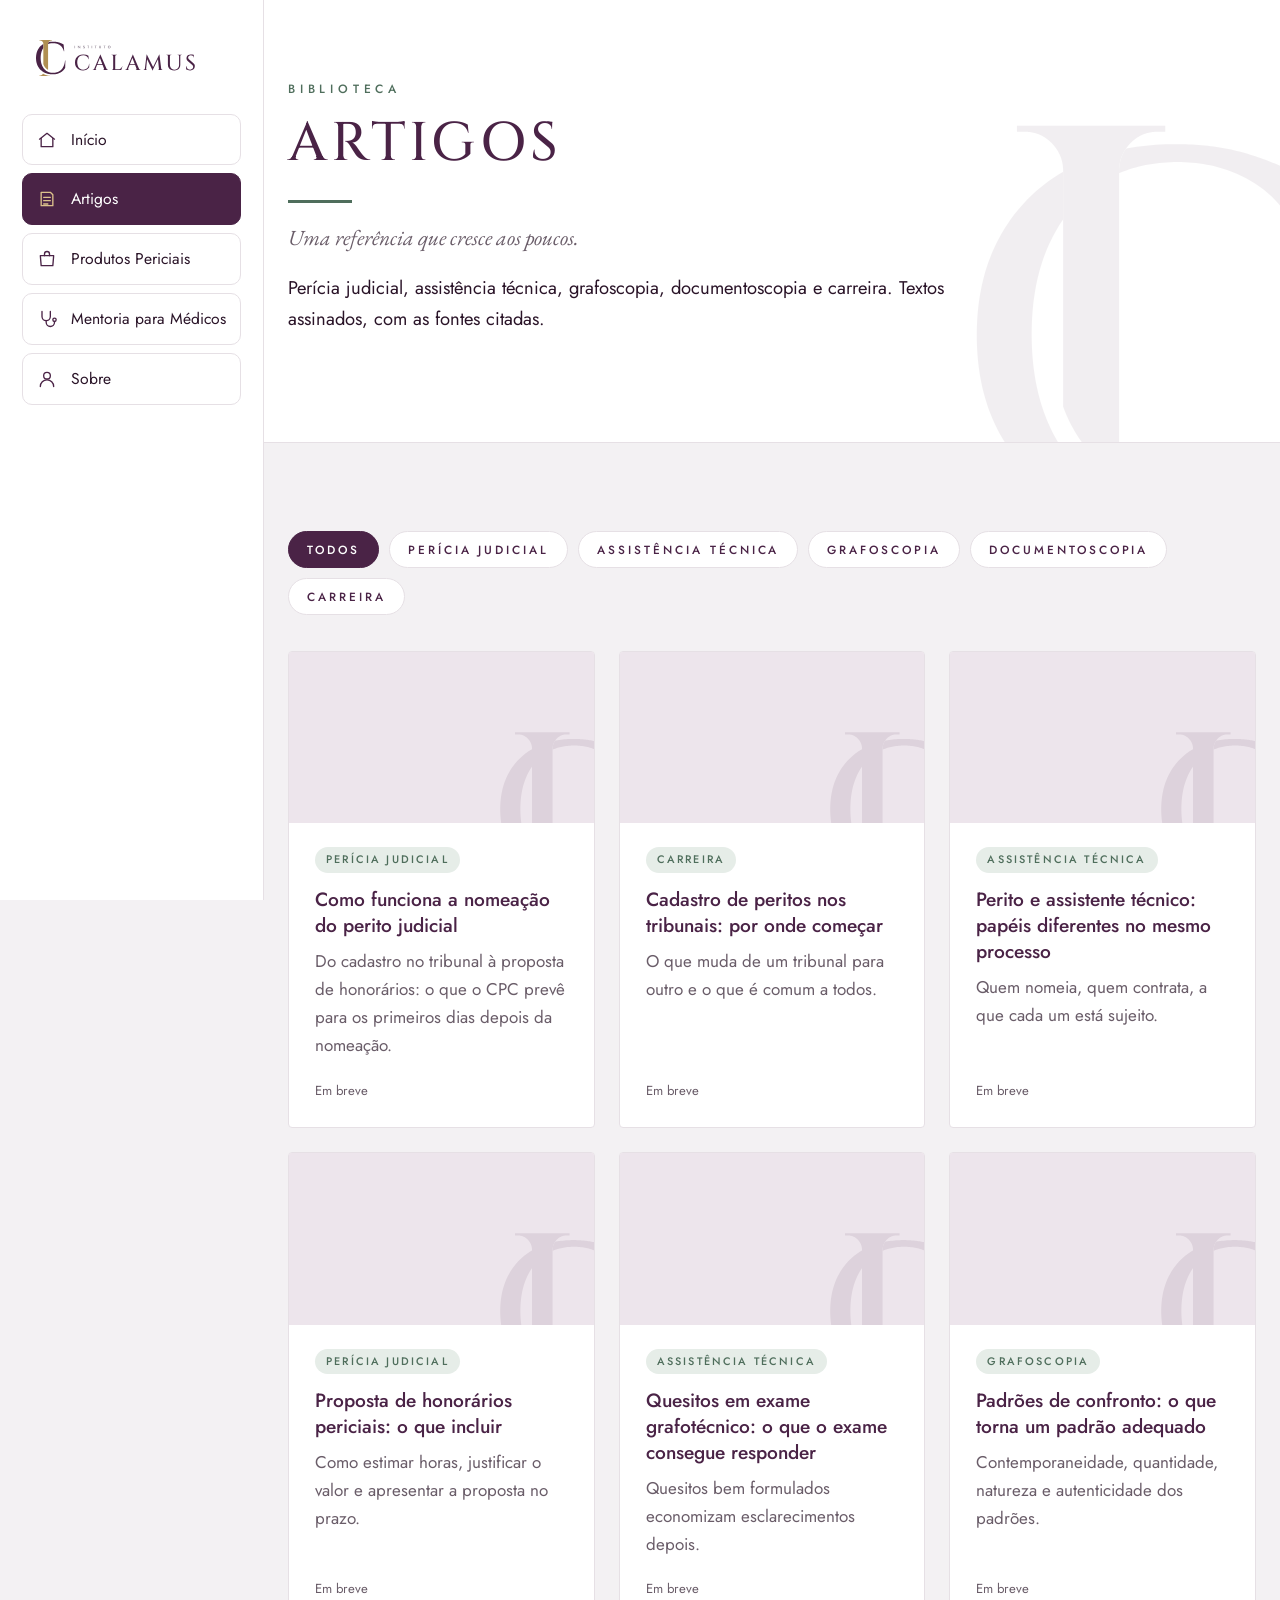
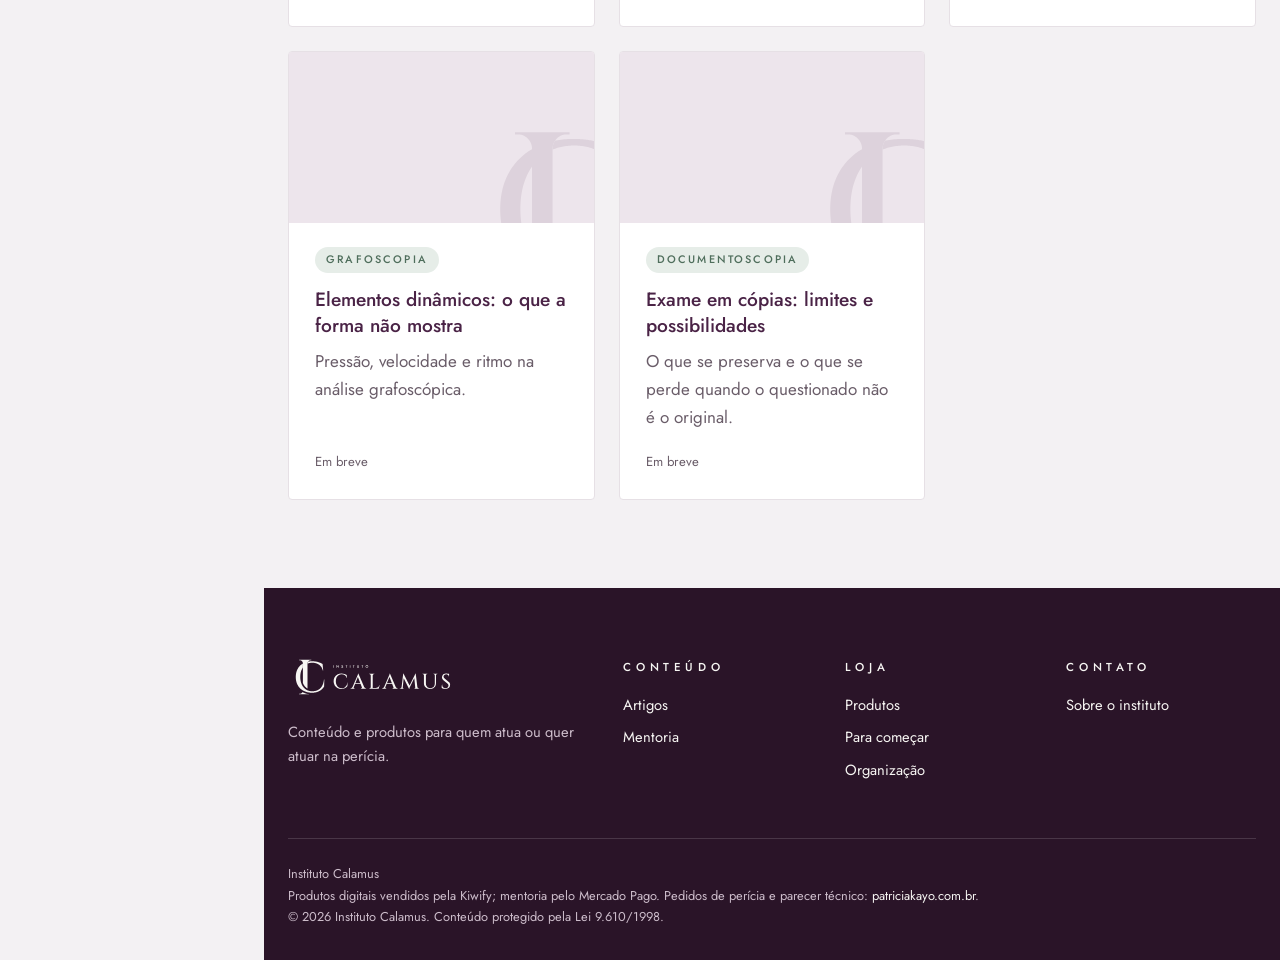
==== commit dd979ce1: "Menu: sem atalhos; rótulos Produtos Periciais e Mentoria para Médicos Co-Authored-By: Claude Opus 5." ====
--- a/artigos/index.html
+++ b/artigos/index.html
@@ -21,14 +21,13 @@
 <body>
 <aside class="ml" aria-label="Menu lateral">
   <a class="ml-logo" href="../index.html" aria-label="Instituto Calamus, página inicial"><img src="../assets/img/logo-cor.svg" alt="Instituto Calamus"></a>
-  <nav aria-label="Principal"><a class="ml-it" href="../index.html"><svg viewBox="0 0 24 24" fill="none" stroke="currentColor" stroke-width="1.6" stroke-linecap="round" stroke-linejoin="round" aria-hidden="true"><path d="M3 11 12 4l9 7"/><path d="M5 10v10h14V10"/></svg><span>Início</span></a><a class="ml-it" aria-current="page" href="../artigos/index.html"><svg viewBox="0 0 24 24" fill="none" stroke="currentColor" stroke-width="1.6" stroke-linecap="round" stroke-linejoin="round" aria-hidden="true"><path d="M5 4h11l3 3v13H5z"/><path d="M8 10h8M8 14h8M8 18h5"/></svg><span>Artigos</span></a><a class="ml-it" href="../produtos/index.html"><svg viewBox="0 0 24 24" fill="none" stroke="currentColor" stroke-width="1.6" stroke-linecap="round" stroke-linejoin="round" aria-hidden="true"><path d="M4 8h16l-1 12H5z"/><path d="M9 8V6a3 3 0 0 1 6 0v2"/></svg><span>Produtos</span></a><a class="ml-it" href="../mentoria/index.html"><svg viewBox="0 0 24 24" fill="none" stroke="currentColor" stroke-width="1.6" stroke-linecap="round" stroke-linejoin="round" aria-hidden="true"><path d="M6 3v6a5 5 0 0 0 10 0V3"/><path d="M11 14v2a5 5 0 0 0 10 0v-1"/><circle cx="21" cy="13" r="2"/></svg><span>Mentoria</span></a><a class="ml-it" href="../sobre/index.html"><svg viewBox="0 0 24 24" fill="none" stroke="currentColor" stroke-width="1.6" stroke-linecap="round" stroke-linejoin="round" aria-hidden="true"><circle cx="12" cy="8" r="4"/><path d="M4 21a8 8 0 0 1 16 0"/></svg><span>Sobre</span></a></nav>
-  <div class="ml-pe"><span class="ml-rot">Perícia</span><a class="ml-cta" href="../produtos/index.html">Produtos Periciais</a><span class="ml-rot">Medicina</span><a class="ml-cta ml-cta2" href="../mentoria/index.html">Mentoria para Médicos</a></div>
+  <nav aria-label="Principal"><a class="ml-it" href="../index.html"><svg viewBox="0 0 24 24" fill="none" stroke="currentColor" stroke-width="1.6" stroke-linecap="round" stroke-linejoin="round" aria-hidden="true"><path d="M3 11 12 4l9 7"/><path d="M5 10v10h14V10"/></svg><span>Início</span></a><a class="ml-it" aria-current="page" href="../artigos/index.html"><svg viewBox="0 0 24 24" fill="none" stroke="currentColor" stroke-width="1.6" stroke-linecap="round" stroke-linejoin="round" aria-hidden="true"><path d="M5 4h11l3 3v13H5z"/><path d="M8 10h8M8 14h8M8 18h5"/></svg><span>Artigos</span></a><a class="ml-it" href="../produtos/index.html"><svg viewBox="0 0 24 24" fill="none" stroke="currentColor" stroke-width="1.6" stroke-linecap="round" stroke-linejoin="round" aria-hidden="true"><path d="M4 8h16l-1 12H5z"/><path d="M9 8V6a3 3 0 0 1 6 0v2"/></svg><span>Produtos Periciais</span></a><a class="ml-it" href="../mentoria/index.html"><svg viewBox="0 0 24 24" fill="none" stroke="currentColor" stroke-width="1.6" stroke-linecap="round" stroke-linejoin="round" aria-hidden="true"><path d="M6 3v6a5 5 0 0 0 10 0V3"/><path d="M11 14v2a5 5 0 0 0 10 0v-1"/><circle cx="21" cy="13" r="2"/></svg><span>Mentoria para Médicos</span></a><a class="ml-it" href="../sobre/index.html"><svg viewBox="0 0 24 24" fill="none" stroke="currentColor" stroke-width="1.6" stroke-linecap="round" stroke-linejoin="round" aria-hidden="true"><circle cx="12" cy="8" r="4"/><path d="M4 21a8 8 0 0 1 16 0"/></svg><span>Sobre</span></a></nav>
 </aside>
 <header class="topo">
   <div class="wrap">
     <a class="marca" href="../index.html" aria-label="Instituto Calamus, página inicial"><img class="marca-logo" src="../assets/img/logo-cor.svg" alt="Instituto Calamus"><img class="marca-mono" src="../assets/img/monograma-capa-claro.svg" alt="Instituto Calamus"></a>
-    <nav class="menu" aria-label="Principal"><a href="../artigos/index.html" aria-current="page">Artigos</a><a href="../produtos/index.html">Produtos</a><a href="../mentoria/index.html">Mentoria</a><a href="../sobre/index.html">Sobre</a></nav>
-    <details class="menu-movel"><summary>Menu</summary><nav aria-label="Principal"><a href="../artigos/index.html" aria-current="page">Artigos</a><a href="../produtos/index.html">Produtos</a><a href="../mentoria/index.html">Mentoria</a><a href="../sobre/index.html">Sobre</a></nav></details>
+    <nav class="menu" aria-label="Principal"><a href="../artigos/index.html" aria-current="page">Artigos</a><a href="../produtos/index.html">Produtos Periciais</a><a href="../mentoria/index.html">Mentoria para Médicos</a><a href="../sobre/index.html">Sobre</a></nav>
+    <details class="menu-movel"><summary>Menu</summary><nav aria-label="Principal"><a href="../artigos/index.html" aria-current="page">Artigos</a><a href="../produtos/index.html">Produtos Periciais</a><a href="../mentoria/index.html">Mentoria para Médicos</a><a href="../sobre/index.html">Sobre</a></nav></details>
   </div>
 </header>
 <main>
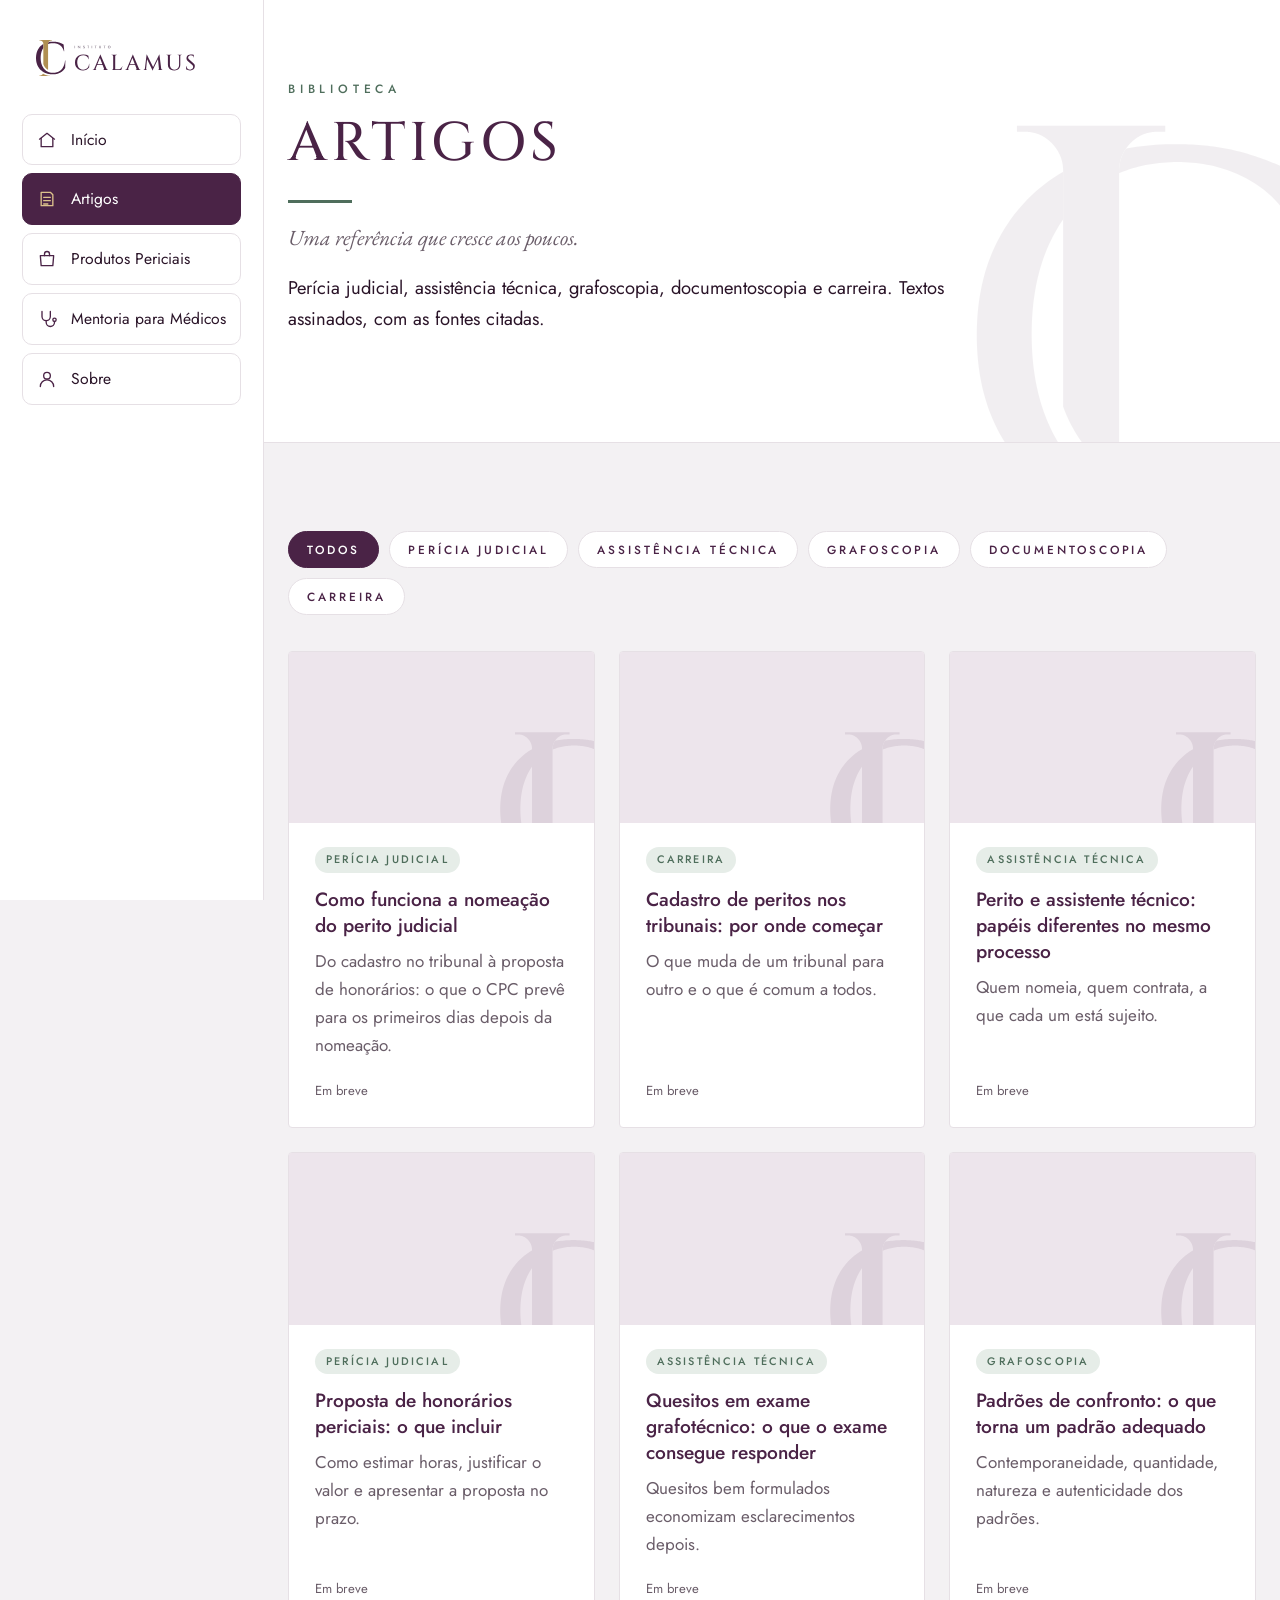
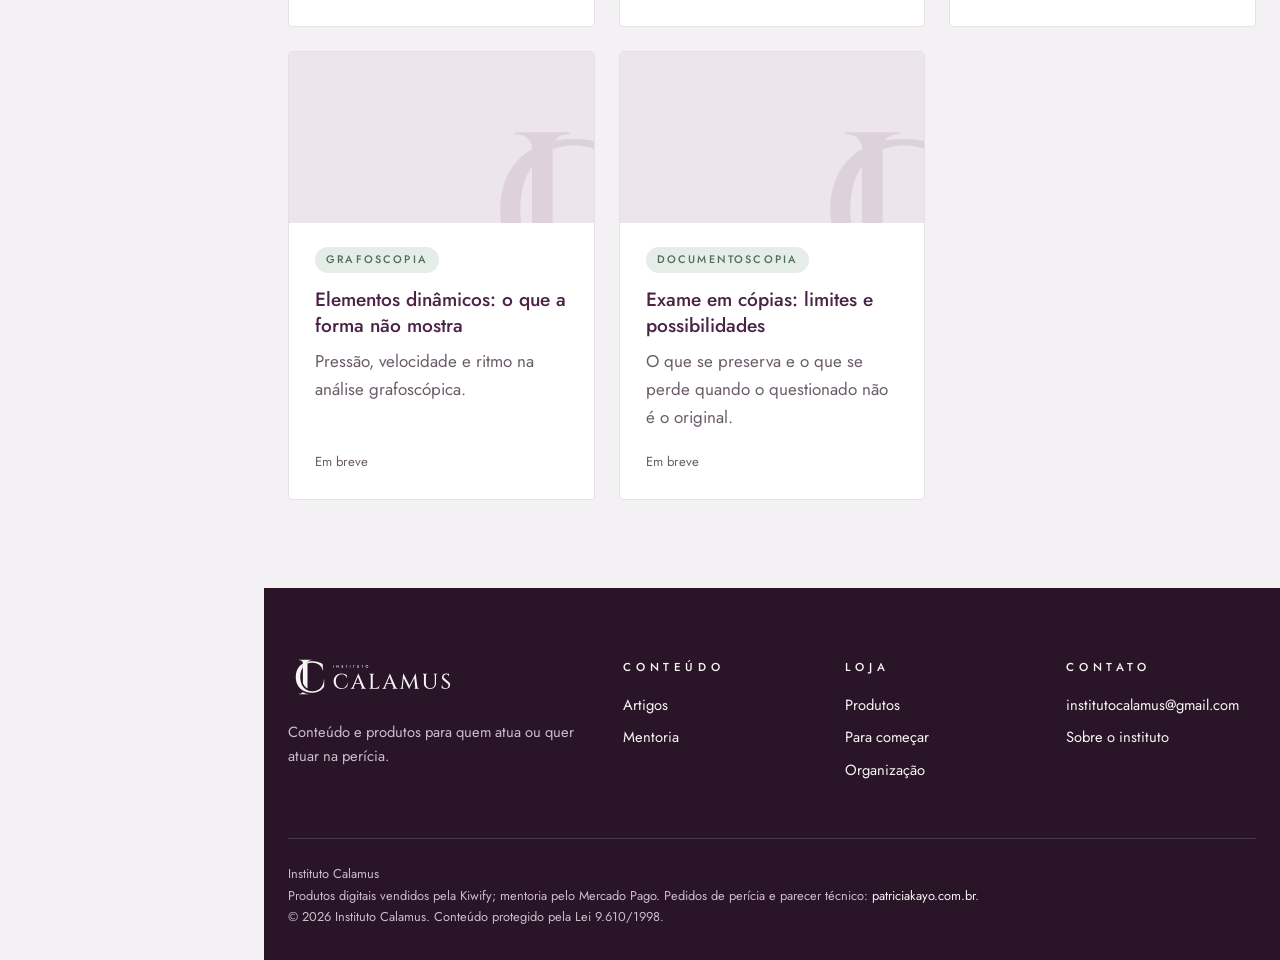
==== commit 468a0542: "E-mail do instituto no rodapé e no Sobre Co-Authored-By: Claude Opus 5.5 <noreply@anthropic.com> Cla" ====
--- a/artigos/index.html
+++ b/artigos/index.html
@@ -137,7 +137,7 @@
         <li><a href="../produtos/index.html#para-comecar">Para começar</a></li>
         <li><a href="../produtos/index.html#organizacao">Organização</a></li></ul></div>
       <div><h4>Contato</h4><ul>
-        
+        <li><a href="mailto:institutocalamus@gmail.com">institutocalamus@gmail.com</a></li>
         <li><a href="../sobre/index.html">Sobre o instituto</a></li></ul></div>
     </div>
     <div class="legal">
--- a/assets/css/calamus.css
+++ b/assets/css/calamus.css
@@ -778,3 +778,149 @@
 /* setas do carrossel ao lado dos pontos, para não cobrir o texto */
 .seta { top: auto; bottom: 16px; transform: none; width: 38px; height: 38px; font-size: 1.5rem; }
 .seta.ant { left: calc(50% - 92px); } .seta.prox { right: calc(50% - 92px); }
+
+/* ===== Mentoria em abas (14/10/2026) ===== */
+.mt { background: var(--porcelana); }
+.mt-in { max-width: 960px; margin: 0 auto; padding: 64px 32px 54px; display: grid; grid-template-columns: 240px 1fr; gap: 56px; align-items: center; }
+.mt-in2 { max-width: 960px; margin: 0 auto; padding: 0 32px; }
+.mt-foto { width: 240px; height: 300px; object-fit: cover; object-position: 50% 25%; border-radius: 120px 120px 8px 8px; }
+.mt-marca { display: flex; align-items: center; gap: 12px; margin: 0 0 18px; }
+.mt-marca img { height: 40px; width: auto; flex: none; }
+.mt-marca span { font-family: 'Cinzel', serif; letter-spacing: .32em; font-size: 1rem; color: var(--tm); text-transform: uppercase; }
+.mt h1 { font-size: 2.5rem; line-height: 1.15; margin: 0; }
+.mt-sub { font-size: 1.1rem; color: #4A5A4F; margin: 18px 0 14px; }
+.mt-com { font-size: .72rem; letter-spacing: .2em; color: #7A857C; margin: 0; }
+.mt-com span { font-family: 'EB Garamond', serif; font-style: italic; font-size: 1.1rem; letter-spacing: 0; color: var(--tm-apoio); }
+.mt-abas { background: var(--branco); padding: 44px 0 46px; border-top: 1px solid #E6E3DC; border-bottom: 1px solid #E6E3DC; }
+.mt-nav { display: flex; gap: 6px; border-bottom: 1px solid #E2E5E2; margin-bottom: 34px; }
+.mt-nav button { background: none; border: 0; border-bottom: 2px solid transparent; margin-bottom: -1px; padding: 12px 18px; font: inherit; font-size: .78rem; letter-spacing: .18em; text-transform: uppercase; color: #7A857C; cursor: pointer; }
+.mt-nav button[aria-selected="true"] { color: var(--tm); border-color: var(--tm); }
+.mt-nav button:hover { color: var(--tm); }
+.mt:not(.mt-js) .mt-nav { display: none; }
+.mt:not(.mt-js) .mt-painel + .mt-painel { margin-top: 40px; }
+.mt-painel ol, .mt-painel ul { list-style: none; margin: 0; padding: 0; }
+.mt-4 { display: grid; grid-template-columns: repeat(4, 1fr); gap: 30px; }
+.mt-3 { display: grid; grid-template-columns: repeat(3, 1fr); gap: 40px; }
+.mt-n { font-family: 'Cinzel', serif; color: #B08F52; }
+.mt-painel h3 { font-size: 1rem; margin: 8px 0; letter-spacing: .04em; }
+.mt-painel p { color: #4A5A4F; line-height: 1.6; margin: 0; }
+.mt-painel .mt-meta { font-size: .82rem; color: var(--tm-apoio); margin: -2px 0 10px; }
+.mt-nota { font-size: .88rem; color: #7A857C !important; margin-top: 26px !important; }
+.mt-val li { border-top: 2px solid var(--tm); padding-top: 16px; }
+.mt-q { font-size: .92rem; }
+.mt-rs { font-family: 'Cinzel', serif; font-size: 1.7rem; color: var(--tm) !important; margin: 6px 0 16px !important; }
+.mt-rs small { font-size: .9rem; }
+.mt-val .btn { padding: 11px 16px; font-size: .68rem; }
+.mt-faq { max-width: 720px; }
+.mt-faq .tm-faq { border-bottom: 1px solid #E2E5E2; padding: 14px 0; }
+.mt-faq .tm-faq summary { cursor: pointer; font-weight: 500; color: #1F2E25; }
+.mt-faq .tm-faq p { margin-top: 8px; }
+.mt-cta { padding: 36px 0; }
+.mt-cta .mt-in2 { display: flex; justify-content: space-between; align-items: center; gap: 20px; }
+.mt-cta p { font-size: 1.1rem; color: #4A5A4F; margin: 0; }
+.mt-cta b { font-family: 'Cinzel', serif; font-weight: 400; font-size: 1.4rem; color: var(--tm); }
+.mt-aviso { font-size: .78rem; color: #8A938C; margin: 0; padding-bottom: 44px; }
+@media (max-width: 760px) {
+  .mt-in { grid-template-columns: 1fr; gap: 26px; text-align: center; padding: 40px 18px 40px; }
+  .mt-in2 { padding: 0 18px; }
+  .mt-foto { margin: 0 auto; width: 200px; height: 250px; }
+  .mt-marca { justify-content: center; }
+  .mt h1 { font-size: 1.9rem; }
+  .mt-nav { overflow-x: auto; scrollbar-width: none; }
+  .mt-nav button { white-space: nowrap; padding: 12px 10px; letter-spacing: .12em; }
+  .mt-4 { grid-template-columns: 1fr 1fr; gap: 26px; }
+  .mt-3 { grid-template-columns: 1fr; gap: 26px; }
+  .mt-cta .mt-in2 { flex-direction: column; text-align: center; }
+}
+@media (max-width: 760px) {
+  .mt-nav { display: grid; grid-template-columns: 1fr 1fr; gap: 8px; border-bottom: 0; overflow: visible; margin-bottom: 28px; }
+  .mt-nav button { border: 1px solid #D5DBD6; border-radius: 8px; margin: 0; padding: 12px 6px; white-space: normal; font-size: .7rem; letter-spacing: .1em; }
+  .mt-nav button[aria-selected="true"] { background: var(--tm); border-color: var(--tm); color: #fff; }
+  .mt-val .btn { letter-spacing: .12em; padding: 11px 8px; width: 100%; text-align: center; box-sizing: border-box; }
+}
+/* Mentoria: foto em círculo com anel champanhe (como na opção 2), 14/10/2026 */
+.mt .mt-foto { width: 220px; height: 220px; border-radius: 50%; object-position: 50% 25%; margin: 10px; box-shadow: 0 0 0 1px #DCC18C, 0 0 0 7px var(--porcelana), 0 0 0 8px rgba(220,193,140,.5); }
+@media (max-width: 760px) { .mt .mt-foto { width: 180px; height: 180px; margin: 10px auto; } }
+/* Mentoria: título menor, marca d'água IC, linha do Dr. Emanuel e ícones na Sua jornada (14/10/2026) */
+.mt .mt-hero { position: relative; overflow: hidden; }
+.mt-dagua { position: absolute; right: -80px; bottom: -140px; width: 460px; opacity: .06; pointer-events: none; }
+.mt .mt-in { position: relative; z-index: 1; }
+.mt h1 { font-size: 1.85rem; line-height: 1.2; }
+.mt .mt-com { font-size: .72rem; letter-spacing: .2em; text-transform: uppercase; color: #7A857C; }
+.mt-ic { display: grid; place-items: center; width: 56px; height: 56px; border-radius: 50%; background: #2F4537; color: #DCC18C; margin-bottom: 16px; }
+.mt-ic svg { width: 26px; height: 26px; }
+@media (max-width: 760px) {
+  .mt h1 { font-size: 1.5rem; }
+  .mt-dagua { width: 300px; right: -70px; bottom: -90px; }
+  .mt-ic { width: 48px; height: 48px; margin-bottom: 12px; }
+  .mt-ic svg { width: 22px; height: 22px; }
+}
+.mt h1 span, .mt .mt-com span { white-space: nowrap; }
+@media (min-width: 761px) { .mt h1 span { display: block; } }
+.mt .mt-com span { font-family: inherit; font-style: normal; font-size: inherit; letter-spacing: inherit; color: inherit; }
+/* Mentoria em abas: cards da versão inicial dentro das abas */
+.mt .tm-etapa { background: var(--porcelana); }
+.mt .tm-etapas { margin-top: 0; }
+.mt .tm-ofertas { grid-template-columns: repeat(4, minmax(0, 1fr)); gap: 16px; margin-top: 0; }
+.mt .tm-oferta { padding: 26px 20px; }
+.mt .tm-oferta .btn { white-space: normal; letter-spacing: .14em; padding: 12px 8px; }
+@media (max-width: 960px) { .mt .tm-ofertas { grid-template-columns: repeat(2, minmax(0, 1fr)); } }
+@media (max-width: 760px) { .mt .tm-ofertas { gap: 12px; } .mt .tm-oferta { padding: 18px 14px; } }
+.mt .tm-etapa ul { list-style: disc; padding-left: 1.1em; margin-top: 6px; }
+.mt .tm-oferta ul { padding-top: 16px; }
+@media (min-width: 761px) { .mt-nav { gap: 0; } .mt-nav button { flex: 1 1 0; text-align: center; } }
+@media (min-width: 761px) { .mt-nav button { white-space: nowrap; letter-spacing: .14em; padding: 12px 6px; } }
+/* Sua jornada: cards com moldura */
+.mt #sua-jornada .mt-4 { gap: 16px; }
+.mt #sua-jornada .mt-4 li { border: 1px solid #D5E0D9; border-radius: var(--raio); padding: 26px 22px 24px; background: var(--branco); }
+@media (max-width: 760px) { .mt #sua-jornada .mt-4 { gap: 12px; } .mt #sua-jornada .mt-4 li { padding: 18px 14px; } }
+/* Sua jornada: título ao lado do ícone e setas entre os cards */
+.mt #sua-jornada .mt-4 { gap: 30px; }
+.mt #sua-jornada .mt-4 li { position: relative; }
+.mt-cab { display: flex; align-items: center; gap: 14px; margin-bottom: 14px; }
+.mt-cab .mt-ic { margin: 0; flex: none; width: 50px; height: 50px; }
+.mt-cab .mt-ic svg { width: 24px; height: 24px; }
+.mt-cab h3 { margin: 0; line-height: 1.25; }
+.mt #sua-jornada .mt-4 li:not(:last-child)::after { content: ""; position: absolute; top: 50%; right: -24px; width: 18px; height: 18px; transform: translateY(-50%);
+  background: no-repeat center/18px url("data:image/svg+xml,%3Csvg xmlns='http://www.w3.org/2000/svg' viewBox='0 0 24 24' fill='none' stroke='%23B08F52' stroke-width='2' stroke-linecap='round' stroke-linejoin='round'%3E%3Cpath d='M4 12h15M13 6l6 6-6 6'/%3E%3C/svg%3E"); }
+@media (max-width: 760px) {
+  .mt #sua-jornada .mt-4 { grid-template-columns: 1fr; gap: 28px; }
+  .mt #sua-jornada .mt-4 li:not(:last-child)::after { top: auto; right: auto; left: 50%; bottom: -24px; transform: translateX(-50%) rotate(90deg); }
+  .mt-cab .mt-ic { width: 44px; height: 44px; }
+}
+/* Como são os encontros: título centralizado em caixa alta, tópicos alinhados entre os cards */
+.mt .tm-etapas { grid-auto-rows: auto; }
+.mt .tm-etapa { display: grid; grid-row: span 4; grid-template-rows: subgrid; row-gap: 0; align-content: start; }
+.mt .tm-etapa .tm-fil { margin: 0 auto 18px; }
+.mt .tm-etapa h3 { text-align: center; text-transform: uppercase; letter-spacing: .12em; font-size: .95rem; line-height: 1.4; margin: 0 0 16px; align-self: start; }
+.mt .tm-etapa .tm-intro { margin: 0 0 6px; }
+.mt .tm-etapa .tm-intro:empty { margin: 0; }
+.mt .tm-etapa ul { margin-top: 0; align-self: start; }
+@media (max-width: 760px) { .mt .tm-etapa { grid-row: auto; grid-template-rows: none; display: block; } }
+/* Encontros: corpo começa na mesma linha; Valores: preço à direita, lista nova */
+.mt .tm-etapa { grid-row: span 3; }
+.mt .tm-etapa .tm-intro { margin: 0 0 6px; line-height: 1.6; }
+.mt .tm-preco { text-align: right; margin-bottom: 4px; }
+.mt .tm-oferta ul { margin-top: 14px; }
+@media (max-width: 760px) {
+  .mt .tm-ofertas { grid-template-columns: 1fr; }
+  .mt .tm-oferta ul { display: block; }
+  .mt .tm-oferta { padding: 22px 20px; }
+}
+.mt .tm-oferta ul { margin-bottom: 22px; }
+/* Valores: preço no canto superior direito, quantidade logo abaixo */
+.mt .tm-preco { text-align: right; margin: 0 0 6px; }
+.mt .tm-qtd { text-align: right; margin: 0; }
+.mt .tm-qtd { text-align: left; }
+.mt .tm-preco { text-shadow: 0 3px 8px rgba(47,69,55,.28); }
+/* Abertura compacta (página de produtos, 14/10/2026) */
+.hero.interna.compacta { padding: 52px 0 44px; }
+.hero.interna.compacta .dagua { width: 260px; bottom: -90px; right: -40px; }
+@media (max-width: 760px) { .hero.interna.compacta { padding: 36px 0 32px; } .hero.interna.compacta .dagua { width: 200px; bottom: -70px; } }
+/* Produtos: marca IC passa por cima da faixa rosa (atrás dos cards) */
+.hero.interna.compacta { overflow: visible; z-index: 1; }
+.hero.interna.compacta .dagua { width: 360px; bottom: -230px; right: 28px; }
+.hero.interna.compacta + .secao { position: relative; }
+.hero.interna.compacta + .secao .wrap { position: relative; z-index: 2; }
+@media (max-width: 760px) { .hero.interna.compacta .dagua { width: 220px; bottom: -130px; right: 8px; } }
+.hero.interna.compacta .dagua { display: none; }
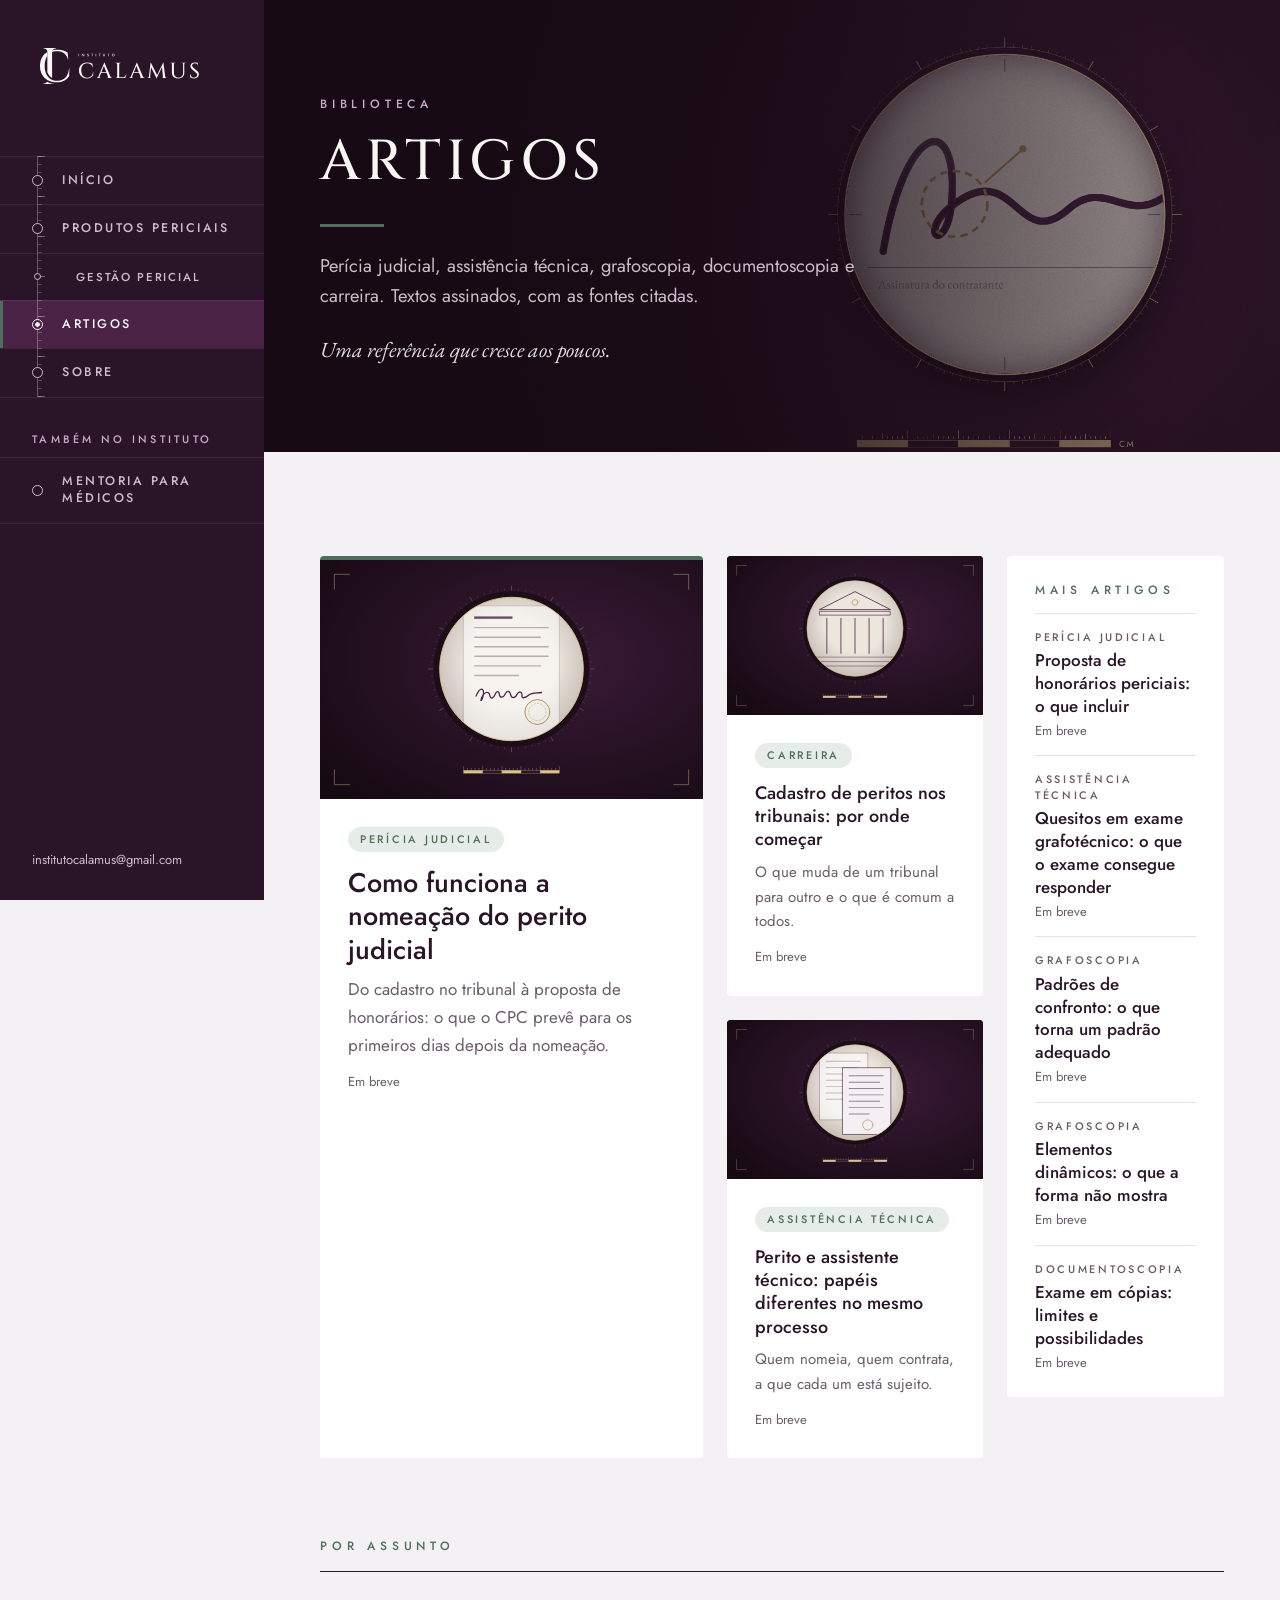
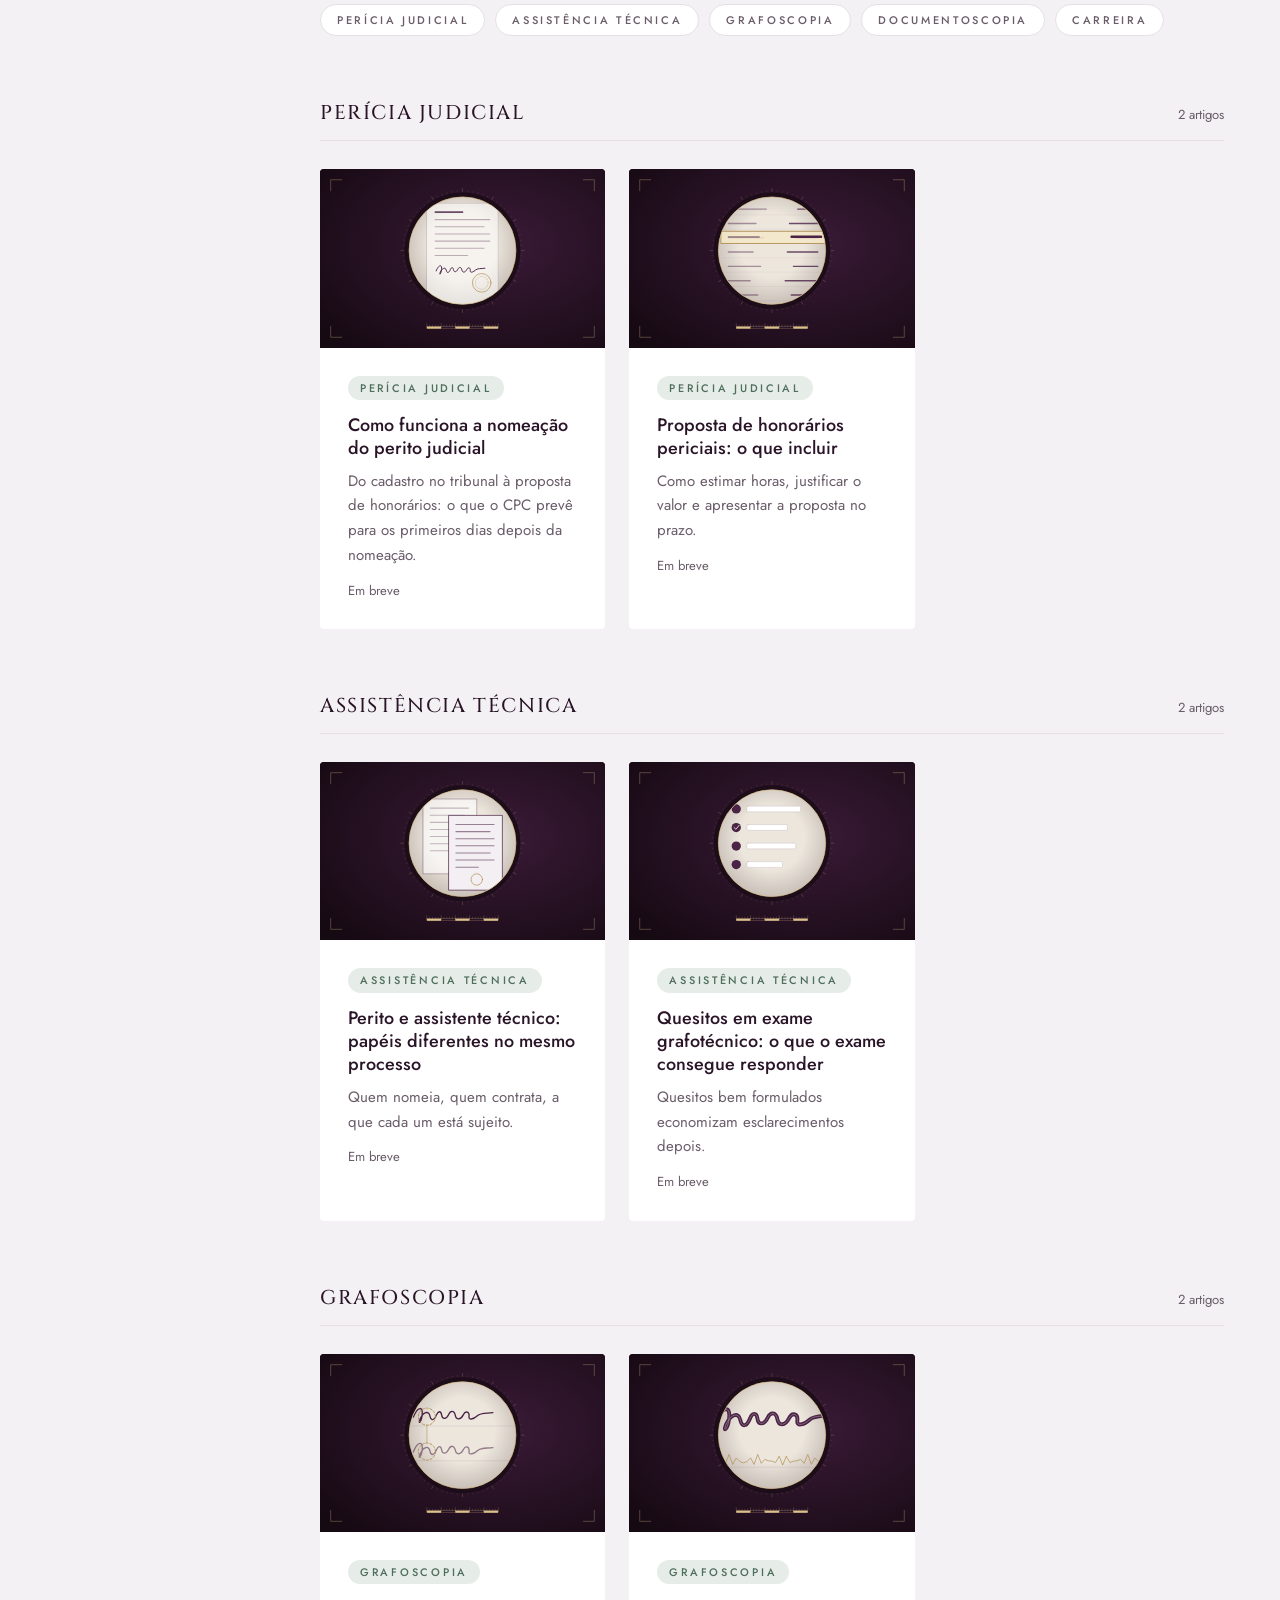
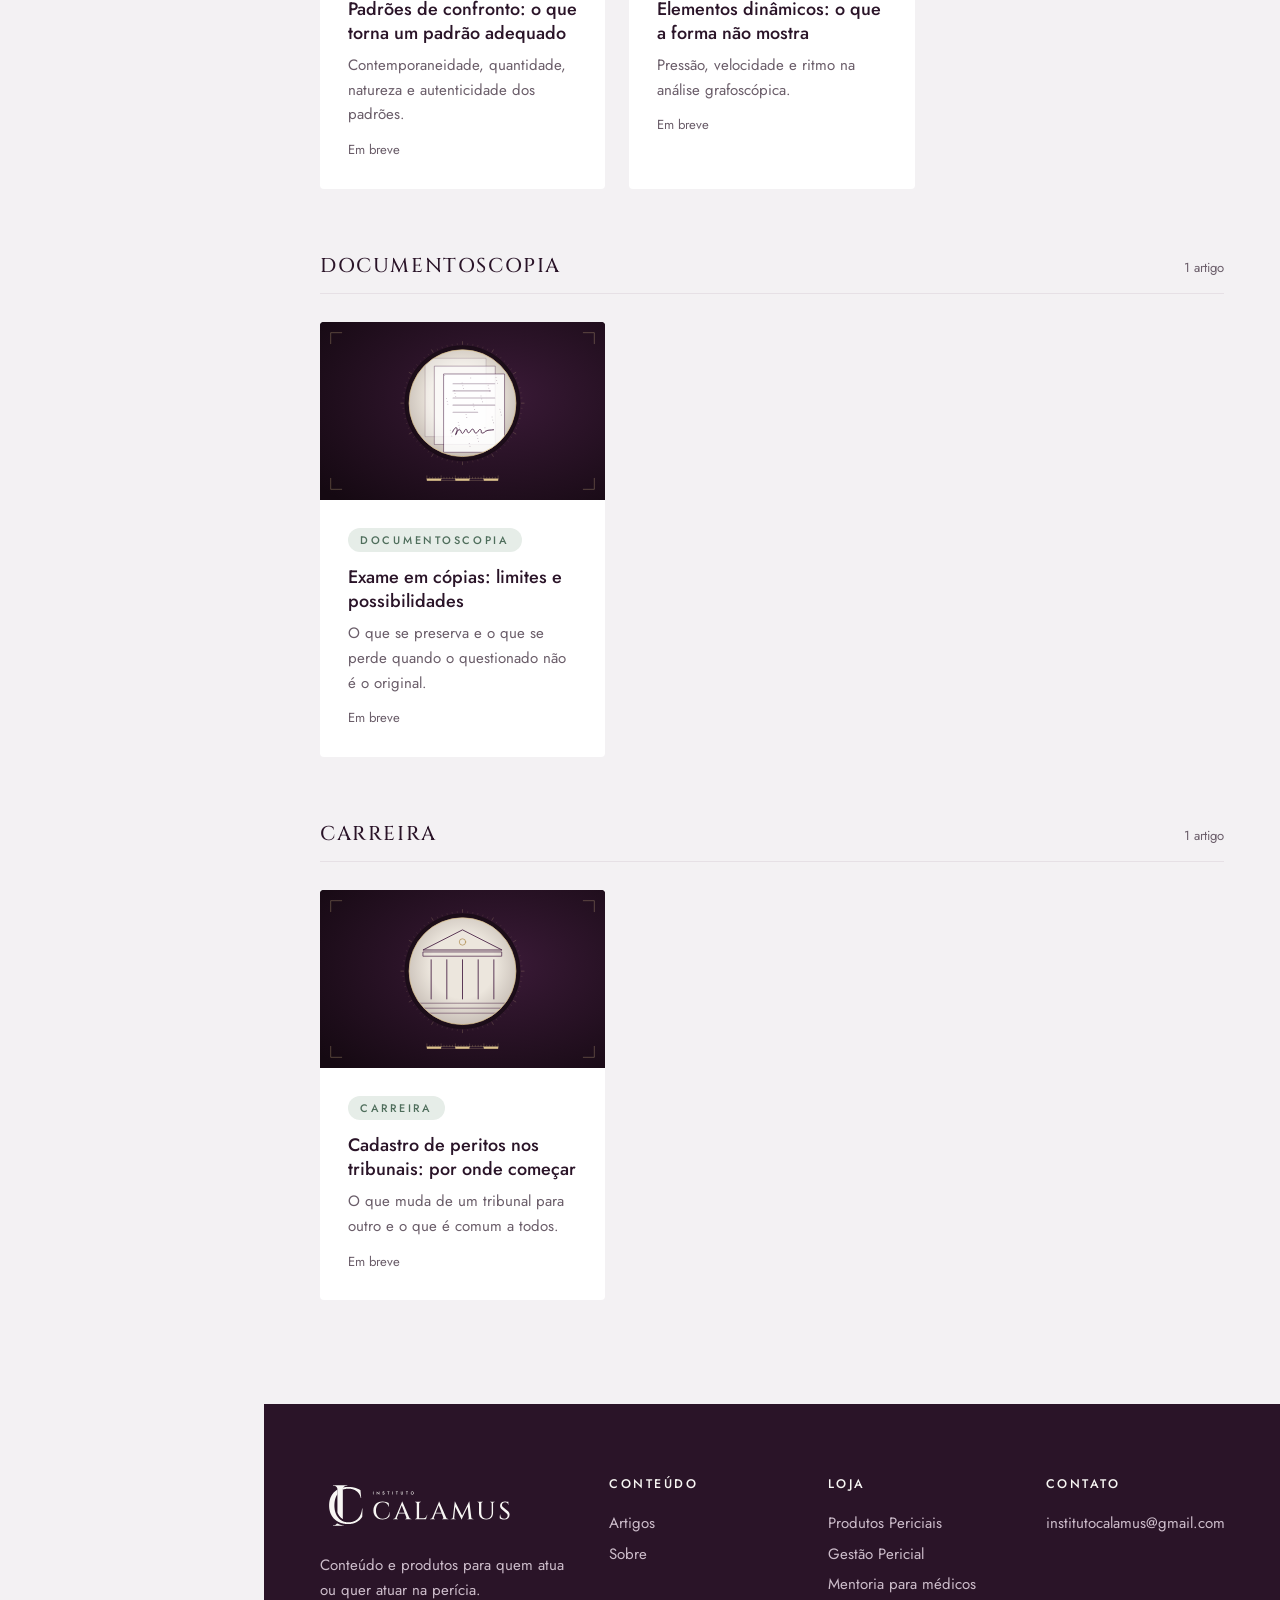
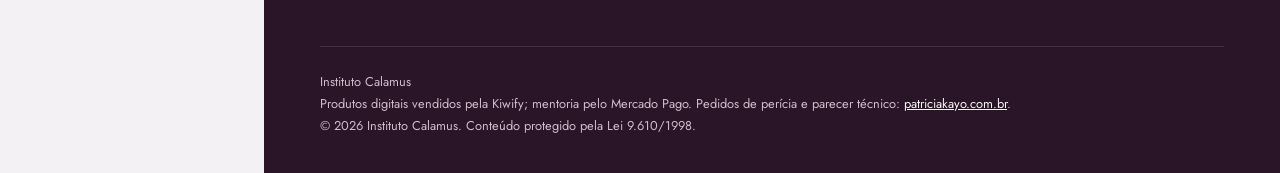
==== commit cbb5d574: "Versão D: novo visual do site, com menu lateral em ameixa, coleção Sob a lente, artigos em estilo jo" ====
--- a/artigos/index.html
+++ b/artigos/index.html
@@ -16,148 +16,110 @@
 <link rel="icon" type="image/png" sizes="192x192" href="../assets/img/favicon_192px.png">
 <link rel="apple-touch-icon" href="../assets/img/favicon_192px.png">
 <link rel="preload" href="../assets/fonts/Jost-Variable.woff2" as="font" type="font/woff2" crossorigin>
-<link rel="stylesheet" href="../assets/css/calamus.css">
+<link rel="preload" href="../assets/fonts/Cinzel-Variable.woff2" as="font" type="font/woff2" crossorigin>
+<link rel="stylesheet" href="../assets/css/site.css">
+<script src="../assets/js/site.js" defer></script>
 </head>
 <body>
-<aside class="ml" aria-label="Menu lateral">
-  <a class="ml-logo" href="../index.html" aria-label="Instituto Calamus, página inicial"><img src="../assets/img/logo-cor.svg" alt="Instituto Calamus"></a>
-  <nav aria-label="Principal"><a class="ml-it" href="../index.html"><svg viewBox="0 0 24 24" fill="none" stroke="currentColor" stroke-width="1.6" stroke-linecap="round" stroke-linejoin="round" aria-hidden="true"><path d="M3 11 12 4l9 7"/><path d="M5 10v10h14V10"/></svg><span>Início</span></a><a class="ml-it" aria-current="page" href="../artigos/index.html"><svg viewBox="0 0 24 24" fill="none" stroke="currentColor" stroke-width="1.6" stroke-linecap="round" stroke-linejoin="round" aria-hidden="true"><path d="M5 4h11l3 3v13H5z"/><path d="M8 10h8M8 14h8M8 18h5"/></svg><span>Artigos</span></a><a class="ml-it" href="../produtos/index.html"><svg viewBox="0 0 24 24" fill="none" stroke="currentColor" stroke-width="1.6" stroke-linecap="round" stroke-linejoin="round" aria-hidden="true"><path d="M4 8h16l-1 12H5z"/><path d="M9 8V6a3 3 0 0 1 6 0v2"/></svg><span>Produtos Periciais</span></a><a class="ml-it" href="../mentoria/index.html"><svg viewBox="0 0 24 24" fill="none" stroke="currentColor" stroke-width="1.6" stroke-linecap="round" stroke-linejoin="round" aria-hidden="true"><path d="M6 3v6a5 5 0 0 0 10 0V3"/><path d="M11 14v2a5 5 0 0 0 10 0v-1"/><circle cx="21" cy="13" r="2"/></svg><span>Mentoria para Médicos</span></a><a class="ml-it" href="../sobre/index.html"><svg viewBox="0 0 24 24" fill="none" stroke="currentColor" stroke-width="1.6" stroke-linecap="round" stroke-linejoin="round" aria-hidden="true"><circle cx="12" cy="8" r="4"/><path d="M4 21a8 8 0 0 1 16 0"/></svg><span>Sobre</span></a></nav>
+<aside class="lat" aria-label="Menu">
+  <a class="lat-logo" href="../index.html"><img src="../assets/img/logo-porcelana.svg" alt="Instituto Calamus, página inicial"></a>
+  <nav class="lat-nav" aria-label="Principal">
+    <div class="lat-principal">
+      <a href="../index.html">Início</a>
+      <a href="../produtos/index.html">Produtos Periciais</a>
+      <a class="sub" href="../produtos/index.html#sistema-de-gestao-pericial">Gestão Pericial</a>
+      <a class="ativo" aria-current="page" href="../artigos/index.html">Artigos</a>
+      <a href="../sobre/index.html">Sobre</a>
+    </div>
+    <p class="lat-rot">Também no instituto</p>
+    <a href="../mentoria/index.html">Mentoria para médicos</a>
+  </nav>
+  <div class="lat-pe"><a href="mailto:institutocalamus@gmail.com">institutocalamus@gmail.com</a></div>
 </aside>
-<header class="topo">
-  <div class="wrap">
-    <a class="marca" href="../index.html" aria-label="Instituto Calamus, página inicial"><img class="marca-logo" src="../assets/img/logo-cor.svg" alt="Instituto Calamus"><img class="marca-mono" src="../assets/img/monograma-capa-claro.svg" alt="Instituto Calamus"></a>
-    <nav class="menu" aria-label="Principal"><a href="../artigos/index.html" aria-current="page">Artigos</a><a href="../produtos/index.html">Produtos Periciais</a><a href="../mentoria/index.html">Mentoria para Médicos</a><a href="../sobre/index.html">Sobre</a></nav>
-    <details class="menu-movel"><summary>Menu</summary><nav aria-label="Principal"><a href="../artigos/index.html" aria-current="page">Artigos</a><a href="../produtos/index.html">Produtos Periciais</a><a href="../mentoria/index.html">Mentoria para Médicos</a><a href="../sobre/index.html">Sobre</a></nav></details>
+<header class="topo-movel">
+  <a href="../index.html" aria-label="Instituto Calamus, página inicial"><img src="../assets/img/monograma-principal-claro.svg" alt="Instituto Calamus"></a>
+  <details><summary>Menu</summary><nav aria-label="Principal"><a href="../produtos/index.html">Produtos Periciais</a><a class="sub" href="../produtos/index.html#sistema-de-gestao-pericial">Gestão Pericial</a><a class="ativo" aria-current="page" href="../artigos/index.html">Artigos</a><a href="../sobre/index.html">Sobre</a><a href="../mentoria/index.html">Mentoria para médicos</a></nav></details>
+</header>
+<div class="pagina">
+<main>
+<section class="topo-pagina"><div class="wrap">
+  <p class="rotulo">Biblioteca</p>
+  <h1 class="h1">Artigos</h1>
+  <span class="barra"></span>
+  <p class="lead">Perícia judicial, assistência técnica, grafoscopia, documentoscopia e carreira. Textos assinados, com as fontes citadas.</p><p class="italico">Uma referência que cresce aos poucos.</p>
+</div></section>
+<section class="secao"><div class="wrap">
+  <div class="jornal-topo">
+    <article class="art-destaque">
+      <div class="art-img" aria-hidden="true"><img src="../assets/img/artigos/nomeacao-do-perito-judicial.svg" alt="" loading="lazy"></div>
+      <div class="art-txt"><span class="pilula">Perícia Judicial</span><h3>Como funciona a nomeação do perito judicial</h3><p class="resumo">Do cadastro no tribunal à proposta de honorários: o que o CPC prevê para os primeiros dias depois da nomeação.</p><p class="meta">Em breve</p></div>
+    </article>
+    <div class="coluna-seg"><article class="art-seg">
+      <div class="art-img" aria-hidden="true"><img src="../assets/img/artigos/cadastro-de-peritos.svg" alt="" loading="lazy"></div>
+      <div class="art-txt"><span class="pilula">Carreira</span><h3>Cadastro de peritos nos tribunais: por onde começar</h3><p class="resumo">O que muda de um tribunal para outro e o que é comum a todos.</p><p class="meta">Em breve</p></div>
+    </article><article class="art-seg">
+      <div class="art-img" aria-hidden="true"><img src="../assets/img/artigos/perito-e-assistente-tecnico.svg" alt="" loading="lazy"></div>
+      <div class="art-txt"><span class="pilula">Assistência Técnica</span><h3>Perito e assistente técnico: papéis diferentes no mesmo processo</h3><p class="resumo">Quem nomeia, quem contrata, a que cada um está sujeito.</p><p class="meta">Em breve</p></div>
+    </article></div>
+    <aside class="lista-art" aria-label="Mais artigos"><p class="lista-tit">Mais artigos</p><ol><li><p class="ed">Perícia Judicial</p>Proposta de honorários periciais: o que incluir<span class="meta">Em breve</span></li><li><p class="ed">Assistência Técnica</p>Quesitos em exame grafotécnico: o que o exame consegue responder<span class="meta">Em breve</span></li><li><p class="ed">Grafoscopia</p>Padrões de confronto: o que torna um padrão adequado<span class="meta">Em breve</span></li><li><p class="ed">Grafoscopia</p>Elementos dinâmicos: o que a forma não mostra<span class="meta">Em breve</span></li><li><p class="ed">Documentoscopia</p>Exame em cópias: limites e possibilidades<span class="meta">Em breve</span></li></ol></aside>
   </div>
-</header>
-<main>
-<section class="hero interna">
-  <img class="dagua" src="../assets/img/monograma-ameixa.svg" alt="" aria-hidden="true">
-  <div class="wrap">
-    <p class="rotulo">Biblioteca</p>
-    <h1>Artigos</h1>
-    <p class="italico">Uma referência que cresce aos poucos.</p>
-    <p class="lead">Perícia judicial, assistência técnica, grafoscopia, documentoscopia e carreira. Textos assinados, com as fontes citadas.</p>
+  <div class="por-assunto">
+    <h2 class="por-tit">Por assunto</h2>
+    <nav class="saltos" aria-label="Assuntos"><a href="#pericia-judicial">Perícia Judicial</a><a href="#assistencia-tecnica">Assistência Técnica</a><a href="#grafoscopia">Grafoscopia</a><a href="#documentoscopia">Documentoscopia</a><a href="#carreira">Carreira</a></nav>
+    <section class="assunto" id="pericia-judicial" aria-labelledby="t-pericia-judicial">
+    <div class="assunto-cab"><h3 id="t-pericia-judicial">Perícia Judicial</h3><p class="qtd">2 artigos</p></div>
+    <div class="grade-art"><article class="art-seg">
+      <div class="art-img" aria-hidden="true"><img src="../assets/img/artigos/nomeacao-do-perito-judicial.svg" alt="" loading="lazy"></div>
+      <div class="art-txt"><span class="pilula">Perícia Judicial</span><h3>Como funciona a nomeação do perito judicial</h3><p class="resumo">Do cadastro no tribunal à proposta de honorários: o que o CPC prevê para os primeiros dias depois da nomeação.</p><p class="meta">Em breve</p></div>
+    </article><article class="art-seg">
+      <div class="art-img" aria-hidden="true"><img src="../assets/img/artigos/proposta-de-honorarios.svg" alt="" loading="lazy"></div>
+      <div class="art-txt"><span class="pilula">Perícia Judicial</span><h3>Proposta de honorários periciais: o que incluir</h3><p class="resumo">Como estimar horas, justificar o valor e apresentar a proposta no prazo.</p><p class="meta">Em breve</p></div>
+    </article></div>
+  </section><section class="assunto" id="assistencia-tecnica" aria-labelledby="t-assistencia-tecnica">
+    <div class="assunto-cab"><h3 id="t-assistencia-tecnica">Assistência Técnica</h3><p class="qtd">2 artigos</p></div>
+    <div class="grade-art"><article class="art-seg">
+      <div class="art-img" aria-hidden="true"><img src="../assets/img/artigos/perito-e-assistente-tecnico.svg" alt="" loading="lazy"></div>
+      <div class="art-txt"><span class="pilula">Assistência Técnica</span><h3>Perito e assistente técnico: papéis diferentes no mesmo processo</h3><p class="resumo">Quem nomeia, quem contrata, a que cada um está sujeito.</p><p class="meta">Em breve</p></div>
+    </article><article class="art-seg">
+      <div class="art-img" aria-hidden="true"><img src="../assets/img/artigos/quesitos-exame-grafotecnico.svg" alt="" loading="lazy"></div>
+      <div class="art-txt"><span class="pilula">Assistência Técnica</span><h3>Quesitos em exame grafotécnico: o que o exame consegue responder</h3><p class="resumo">Quesitos bem formulados economizam esclarecimentos depois.</p><p class="meta">Em breve</p></div>
+    </article></div>
+  </section><section class="assunto" id="grafoscopia" aria-labelledby="t-grafoscopia">
+    <div class="assunto-cab"><h3 id="t-grafoscopia">Grafoscopia</h3><p class="qtd">2 artigos</p></div>
+    <div class="grade-art"><article class="art-seg">
+      <div class="art-img" aria-hidden="true"><img src="../assets/img/artigos/padroes-de-confronto.svg" alt="" loading="lazy"></div>
+      <div class="art-txt"><span class="pilula">Grafoscopia</span><h3>Padrões de confronto: o que torna um padrão adequado</h3><p class="resumo">Contemporaneidade, quantidade, natureza e autenticidade dos padrões.</p><p class="meta">Em breve</p></div>
+    </article><article class="art-seg">
+      <div class="art-img" aria-hidden="true"><img src="../assets/img/artigos/elementos-dinamicos.svg" alt="" loading="lazy"></div>
+      <div class="art-txt"><span class="pilula">Grafoscopia</span><h3>Elementos dinâmicos: o que a forma não mostra</h3><p class="resumo">Pressão, velocidade e ritmo na análise grafoscópica.</p><p class="meta">Em breve</p></div>
+    </article></div>
+  </section><section class="assunto" id="documentoscopia" aria-labelledby="t-documentoscopia">
+    <div class="assunto-cab"><h3 id="t-documentoscopia">Documentoscopia</h3><p class="qtd">1 artigo</p></div>
+    <div class="grade-art"><article class="art-seg">
+      <div class="art-img" aria-hidden="true"><img src="../assets/img/artigos/exame-em-copias.svg" alt="" loading="lazy"></div>
+      <div class="art-txt"><span class="pilula">Documentoscopia</span><h3>Exame em cópias: limites e possibilidades</h3><p class="resumo">O que se preserva e o que se perde quando o questionado não é o original.</p><p class="meta">Em breve</p></div>
+    </article></div>
+  </section><section class="assunto" id="carreira" aria-labelledby="t-carreira">
+    <div class="assunto-cab"><h3 id="t-carreira">Carreira</h3><p class="qtd">1 artigo</p></div>
+    <div class="grade-art"><article class="art-seg">
+      <div class="art-img" aria-hidden="true"><img src="../assets/img/artigos/cadastro-de-peritos.svg" alt="" loading="lazy"></div>
+      <div class="art-txt"><span class="pilula">Carreira</span><h3>Cadastro de peritos nos tribunais: por onde começar</h3><p class="resumo">O que muda de um tribunal para outro e o que é comum a todos.</p><p class="meta">Em breve</p></div>
+    </article></div>
+  </section>
   </div>
-</section>
-<section class="secao">
-  <div class="wrap">
-    <div class="filtros" role="group" aria-label="Filtrar por tema"><button type="button" aria-pressed="true" data-f="todos">Todos</button><button type="button" aria-pressed="false" data-f="Perícia Judicial">Perícia Judicial</button><button type="button" aria-pressed="false" data-f="Assistência Técnica">Assistência Técnica</button><button type="button" aria-pressed="false" data-f="Grafoscopia">Grafoscopia</button><button type="button" aria-pressed="false" data-f="Documentoscopia">Documentoscopia</button><button type="button" aria-pressed="false" data-f="Carreira">Carreira</button></div>
-    <div class="grade" id="lista"><article class="cartao cartao-art" data-pilar="Perícia Judicial">
-  <div class="art-foto vazia"></div>
-  <div class="texto">
-  <span class="etiqueta jade">Perícia Judicial</span>
-  <h3>Como funciona a nomeação do perito judicial</h3>
-  <p class="sub">Do cadastro no tribunal à proposta de honorários: o que o CPC prevê para os primeiros dias depois da nomeação.</p>
-  <div class="rodape-cartao"><span class="meta">Em breve</span></div>
+</div></section>
+</main>
+<footer class="rodape"><div class="wrap">
+  <div class="rod-grade">
+    <div><img src="../assets/img/logo-porcelana.svg" alt="Instituto Calamus"><p class="frase">Conteúdo e produtos para quem atua ou quer atuar na perícia.</p></div>
+    <div><p class="rod-tit">Conteúdo</p><a href="../artigos/index.html">Artigos</a><a href="../sobre/index.html">Sobre</a></div>
+    <div><p class="rod-tit">Loja</p><a href="../produtos/index.html">Produtos Periciais</a><a href="../produtos/index.html#sistema-de-gestao-pericial">Gestão Pericial</a><a href="../mentoria/index.html">Mentoria para médicos</a></div>
+    <div><p class="rod-tit">Contato</p><a href="mailto:institutocalamus@gmail.com">institutocalamus@gmail.com</a></div>
   </div>
-</article><article class="cartao cartao-art" data-pilar="Carreira">
-  <div class="art-foto vazia"></div>
-  <div class="texto">
-  <span class="etiqueta jade">Carreira</span>
-  <h3>Cadastro de peritos nos tribunais: por onde começar</h3>
-  <p class="sub">O que muda de um tribunal para outro e o que é comum a todos.</p>
-  <div class="rodape-cartao"><span class="meta">Em breve</span></div>
-  </div>
-</article><article class="cartao cartao-art" data-pilar="Assistência Técnica">
-  <div class="art-foto vazia"></div>
-  <div class="texto">
-  <span class="etiqueta jade">Assistência Técnica</span>
-  <h3>Perito e assistente técnico: papéis diferentes no mesmo processo</h3>
-  <p class="sub">Quem nomeia, quem contrata, a que cada um está sujeito.</p>
-  <div class="rodape-cartao"><span class="meta">Em breve</span></div>
-  </div>
-</article><article class="cartao cartao-art" data-pilar="Perícia Judicial">
-  <div class="art-foto vazia"></div>
-  <div class="texto">
-  <span class="etiqueta jade">Perícia Judicial</span>
-  <h3>Proposta de honorários periciais: o que incluir</h3>
-  <p class="sub">Como estimar horas, justificar o valor e apresentar a proposta no prazo.</p>
-  <div class="rodape-cartao"><span class="meta">Em breve</span></div>
-  </div>
-</article><article class="cartao cartao-art" data-pilar="Assistência Técnica">
-  <div class="art-foto vazia"></div>
-  <div class="texto">
-  <span class="etiqueta jade">Assistência Técnica</span>
-  <h3>Quesitos em exame grafotécnico: o que o exame consegue responder</h3>
-  <p class="sub">Quesitos bem formulados economizam esclarecimentos depois.</p>
-  <div class="rodape-cartao"><span class="meta">Em breve</span></div>
-  </div>
-</article><article class="cartao cartao-art" data-pilar="Grafoscopia">
-  <div class="art-foto vazia"></div>
-  <div class="texto">
-  <span class="etiqueta jade">Grafoscopia</span>
-  <h3>Padrões de confronto: o que torna um padrão adequado</h3>
-  <p class="sub">Contemporaneidade, quantidade, natureza e autenticidade dos padrões.</p>
-  <div class="rodape-cartao"><span class="meta">Em breve</span></div>
-  </div>
-</article><article class="cartao cartao-art" data-pilar="Grafoscopia">
-  <div class="art-foto vazia"></div>
-  <div class="texto">
-  <span class="etiqueta jade">Grafoscopia</span>
-  <h3>Elementos dinâmicos: o que a forma não mostra</h3>
-  <p class="sub">Pressão, velocidade e ritmo na análise grafoscópica.</p>
-  <div class="rodape-cartao"><span class="meta">Em breve</span></div>
-  </div>
-</article><article class="cartao cartao-art" data-pilar="Documentoscopia">
-  <div class="art-foto vazia"></div>
-  <div class="texto">
-  <span class="etiqueta jade">Documentoscopia</span>
-  <h3>Exame em cópias: limites e possibilidades</h3>
-  <p class="sub">O que se preserva e o que se perde quando o questionado não é o original.</p>
-  <div class="rodape-cartao"><span class="meta">Em breve</span></div>
-  </div>
-</article></div>
-  </div>
-</section>
-<script>
-document.querySelectorAll('.filtros button').forEach(function(b){
-  b.addEventListener('click', function(){
-    var f = b.dataset.f;
-    document.querySelectorAll('.filtros button').forEach(function(x){ x.setAttribute('aria-pressed', x===b ? 'true':'false'); });
-    document.querySelectorAll('#lista [data-pilar]').forEach(function(c){ c.hidden = !(f==='todos' || c.dataset.pilar===f); });
-  });
-});
-</script>
-</main>
-<footer class="rodape">
-  <div class="wrap">
-    <div class="rodape-grade">
-      <div>
-        <img src="../assets/img/logo-porcelana.svg" alt="Instituto Calamus">
-        <p>Conteúdo e produtos para quem atua ou quer atuar na perícia.</p>
-      </div>
-      <div><h4>Conteúdo</h4><ul>
-        <li><a href="../artigos/index.html">Artigos</a></li>
-        
-        <li><a href="../mentoria/index.html">Mentoria</a></li>
-        </ul></div>
-      <div><h4>Loja</h4><ul>
-        <li><a href="../produtos/index.html">Produtos</a></li>
-        <li><a href="../produtos/index.html#para-comecar">Para começar</a></li>
-        <li><a href="../produtos/index.html#organizacao">Organização</a></li></ul></div>
-      <div><h4>Contato</h4><ul>
-        <li><a href="mailto:institutocalamus@gmail.com">institutocalamus@gmail.com</a></li>
-        <li><a href="../sobre/index.html">Sobre o instituto</a></li></ul></div>
-    </div>
-    <div class="legal">
-      Instituto Calamus<br>
-      Produtos digitais vendidos pela Kiwify; mentoria pelo Mercado Pago. Pedidos de perícia e parecer técnico: <a href="https://patriciakayo.com.br">patriciakayo.com.br</a>.<br>
-      © 2026 Instituto Calamus. Conteúdo protegido pela Lei 9.610/1998.
-    </div>
-  </div>
-</footer>
-<script>
-/* deixa "Para médicos recém-formados" exatamente da largura de MENTORIA */
-(function(){
-  function ajusta(){ document.querySelectorAll(".m-cabeca").forEach(function(c){
-    var t=c.querySelector(".m-titulo"), s=c.querySelector(".ajusta"); if(!t||!s) return;
-    s.style.fontSize="20px"; var w=s.getBoundingClientRect().width, W=t.getBoundingClientRect().width;
-    var ft=parseFloat(getComputedStyle(t).fontSize), ls=parseFloat(getComputedStyle(s).letterSpacing)/20||0.12;
-    /* compara só a largura das letras (sem o espaçamento depois da última) */
-    if(w>0) s.style.fontSize=(20*(W-0.14*ft)/(w-ls*20))+"px"; }); }
-  if(document.fonts&&document.fonts.ready) document.fonts.ready.then(ajusta); window.addEventListener("load",ajusta); window.addEventListener("resize",ajusta); ajusta();
-})();
-</script>
+  <p class="legal">Instituto Calamus<br>
+    Produtos digitais vendidos pela Kiwify; mentoria pelo Mercado Pago. Pedidos de perícia e parecer técnico: <a href="https://patriciakayo.com.br">patriciakayo.com.br</a>.<br>
+    © 2026 Instituto Calamus. Conteúdo protegido pela Lei 9.610/1998.</p>
+</div></footer>
+</div>
 </body>
 </html>
--- a/assets/css/site.css
+++ b/assets/css/site.css
@@ -0,0 +1,361 @@
+/* Instituto Calamus · site (versão D, 03/11/2026)
+   Design System v1, ambiente Interface. A página de vendas da Gestão Pericial continua com calamus.css + gestao.css. */
+@font-face { font-family: "Cinzel"; src: url("../fonts/Cinzel-Variable.woff2") format("woff2"); font-weight: 400 900; font-display: swap; }
+@font-face { font-family: "Jost"; src: url("../fonts/Jost-Variable.woff2") format("woff2"); font-weight: 100 900; font-display: swap; }
+@font-face { font-family: "EB Garamond"; src: url("../fonts/EBGaramond-Italic-Variable.woff2") format("woff2"); font-style: italic; font-weight: 400 800; font-display: swap; }
+:root {
+  --perola: #F3F1F3; --branco: #FFFFFF; --acao: #4A2346; --acao-hover: #2A1428; --tinta: #2A1428;
+  --sub: #6A5D69; --sub-escuro: #CDBDCB; --linha: #E6E0E5; --porcelana: #F7F6F3;
+  --salvia: #4F6E5C; --salvia-clara: #E6EDE8; --malva-clara: #EEE6ED; --malva-faixa: #C9A9C6;
+  --mentoria: #2F4537; --mentoria-hover: #22342A; --mentoria-clara: #E3EBE5;
+  --raio: 4px; --raio-pilula: 999px; --largura: 1160px; --lat: 264px;
+}
+*, *::before, *::after { box-sizing: border-box; }
+html { scroll-behavior: smooth; }
+body { margin: 0; background: var(--perola); color: var(--tinta); font: 400 17px/1.65 "Jost", Arial, sans-serif; -webkit-font-smoothing: antialiased; }
+img { display: block; max-width: 100%; height: auto; }
+a { color: inherit; }
+h1, h2, h3, h4, p, ul, ol, figure { margin: 0; }
+ul, ol { padding: 0; list-style: none; }
+:focus-visible { outline: 2px solid var(--acao); outline-offset: 3px; }
+.sr-only { position: absolute; width: 1px; height: 1px; overflow: hidden; clip: rect(0 0 0 0); white-space: nowrap; }
+.pend { background: #FFF4C2; color: var(--tinta); padding: 0 4px; border-radius: 2px; }
+.wrap { max-width: calc(var(--largura) + 2 * 56px); margin: 0 auto; padding: 0 56px; }
+.pagina { margin-left: var(--lat); }
+
+/* tipografia (escala do DS) */
+.h1 { font: 500 clamp(36px, 4.4vw, 58px)/1.12 "Cinzel", Georgia, serif; letter-spacing: .08em; text-transform: uppercase; }
+.h2 { font: 500 clamp(26px, 2.6vw, 34px)/1.15 "Cinzel", Georgia, serif; letter-spacing: .08em; text-transform: uppercase; }
+.rotulo { font: 500 12px/1.4 "Jost", sans-serif; letter-spacing: .4em; text-transform: uppercase; color: var(--salvia); }
+.filete { display: block; width: 48px; height: 1.5px; background: var(--acao); margin-bottom: 18px; }
+.barra { display: block; width: 64px; height: 3px; background: var(--salvia); margin: 30px 0 28px; }
+.lead { font-size: 18.4px; line-height: 1.65; color: var(--sub); }
+.italico { font: italic 400 21.6px/1.4 "EB Garamond", Georgia, serif; }
+.etiqueta { font: 500 10.9px/1.4 "Jost", sans-serif; letter-spacing: .3em; text-transform: uppercase; color: var(--sub); }
+.meta { font-size: 13.1px; color: var(--sub); }
+.sub { color: var(--sub); }
+
+/* botões */
+.btn { display: inline-block; padding: 15px 26px; border: 1px solid transparent; border-radius: var(--raio); background: var(--acao); color: var(--branco); font: 500 12.8px/1.2 "Jost", sans-serif; letter-spacing: .3em; text-transform: uppercase; text-decoration: none; transition: background .2s; }
+.btn:hover { background: var(--acao-hover); }
+.status { display: inline-block; padding: 7px 14px; border: 1px solid var(--linha); border-radius: var(--raio-pilula); font: 500 10.9px/1.2 "Jost", sans-serif; letter-spacing: .3em; text-transform: uppercase; color: var(--sub); }
+.pilula { display: inline-block; padding: 5px 12px; border-radius: var(--raio-pilula); background: var(--salvia-clara); color: var(--salvia); font: 500 10.9px/1.3 "Jost", sans-serif; letter-spacing: .25em; text-transform: uppercase; }
+.mais { font: 500 12.5px/1.4 "Jost", sans-serif; letter-spacing: .3em; text-transform: uppercase; text-decoration: none; color: var(--acao); white-space: nowrap; background: none; border: 0; padding: 0; cursor: pointer; }
+.mais:hover { text-decoration: underline; text-underline-offset: 5px; }
+
+/* menu lateral fixo: faixas, com a régua e os anéis da lente */
+.lat { --lp: 32px; position: fixed; z-index: 20; inset: 0 auto 0 0; width: var(--lat); display: flex; flex-direction: column; padding: 40px var(--lp) 30px; background: var(--tinta); color: var(--porcelana); overflow-y: auto; }
+.lat-logo img { width: 176px; }
+.lat a { text-decoration: none; }
+.lat-nav { margin: 64px calc(-1 * var(--lp)) 0; display: grid; }
+.lat-principal { position: relative; display: grid; border-bottom: 1px solid rgba(247,246,243,.08); }
+.lat-principal::before { content: ""; position: absolute; z-index: 1; pointer-events: none; left: calc(var(--lp) + 5px); top: 0; bottom: 0; width: 8px; border-left: 1px solid rgba(247,246,243,.3);
+  background: repeating-linear-gradient(to bottom, rgba(247,246,243,.32) 0 1px, transparent 1px 40px) 0 0 / 7px 100% no-repeat,
+              repeating-linear-gradient(to bottom, rgba(247,246,243,.22) 0 1px, transparent 1px 8px) 0 0 / 4px 100% no-repeat; }
+.lat-nav a { --anel: var(--tinta); position: relative; display: block; padding: 15px var(--lp) 15px calc(var(--lp) + 30px); border-top: 1px solid rgba(247,246,243,.08); font: 500 12.5px/1.4 "Jost", sans-serif; letter-spacing: .2em; text-transform: uppercase; color: var(--sub-escuro); transition: color .2s, background .2s; }
+.lat-nav a::before { content: ""; position: absolute; z-index: 2; left: var(--lp); top: 50%; width: 11px; height: 11px; margin-top: -5.5px; border: 1.2px solid var(--sub-escuro); border-radius: 50%; background: var(--anel); transition: border-color .2s; }
+.lat-nav a:hover { --anel: #321D30; color: var(--porcelana); background: rgba(247,246,243,.04); }
+.lat-nav a:hover::before { border-color: var(--porcelana); }
+.lat-nav a.ativo { --anel: var(--acao); color: var(--porcelana); background: var(--acao); box-shadow: inset 3px 0 0 var(--salvia); }
+.lat-nav a.ativo::before { border-color: var(--porcelana); background: radial-gradient(circle, var(--porcelana) 0 2px, var(--anel) 2.6px); }
+.lat-nav a.sub { padding-left: calc(var(--lp) + 44px); font-size: 11.5px; letter-spacing: .16em; }
+.lat-nav a.sub::before { width: 7px; height: 7px; left: calc(var(--lp) + 2px); margin-top: -3.5px; }
+.lat-nav a.sub.ativo::before { background: var(--porcelana); }
+.lat-principal ~ a { border-bottom: 1px solid rgba(247,246,243,.08); }
+.lat-rot { margin: 34px var(--lp) 10px; font: 500 10.9px/1.4 "Jost", sans-serif; letter-spacing: .3em; text-transform: uppercase; color: var(--malva-faixa); }
+.lat-pe { margin-top: auto; padding-top: 24px; font-size: 13px; color: var(--sub-escuro); display: grid; gap: 4px; }
+.lat-pe a:hover { color: var(--porcelana); }
+.topo-movel { display: none; }
+
+/* abertura da home (sob a lente) */
+.abertura { position: relative; min-height: min(78vh, 720px); display: flex; align-items: center; color: var(--porcelana); background: #170A15 url("../img/lente-fundo.jpg") 72% center / cover no-repeat; }
+.abertura .wrap { width: 100%; }
+.abertura-txt { max-width: 600px; padding: 112px 0 120px; }
+.abertura .rotulo, .topo-pagina .rotulo { color: var(--malva-faixa); }
+.abertura .h1 { margin: 20px 0 0; }
+.abertura .lead, .topo-pagina .lead { color: var(--sub-escuro); max-width: 52ch; }
+.abertura .italico, .topo-pagina .italico { color: var(--porcelana); opacity: .9; margin-top: 22px; }
+.assina { margin-top: 44px; padding-top: 22px; max-width: 46ch; border-top: 1px solid rgba(247,246,243,.18); font-size: 15px; line-height: 1.6; color: var(--sub-escuro); }
+.assina strong { color: var(--porcelana); font-weight: 500; }
+
+/* topo das páginas internas */
+.topo-pagina { position: relative; color: var(--porcelana); background: #170A15 url("../img/lente-fundo.jpg") 85% 42% / cover no-repeat; }
+.topo-pagina::before { content: ""; position: absolute; inset: 0; background: linear-gradient(90deg, rgba(23,10,21,.95) 0%, rgba(23,10,21,.82) 48%, rgba(23,10,21,.3) 100%); }
+.topo-pagina .wrap { position: relative; padding-top: 96px; padding-bottom: 88px; }
+.topo-pagina .h1 { margin-top: 18px; max-width: 20ch; }
+.topo-pagina .barra { margin-bottom: 24px; }
+
+/* seções */
+.secao { padding: 104px 0; }
+.secao.branca { background: var(--branco); }
+.cab-secao { display: flex; justify-content: space-between; align-items: flex-end; gap: 32px; margin-bottom: 48px; }
+.cab-secao .h2 { margin-top: 12px; }
+.cab-secao .lead { margin-top: 16px; max-width: 60ch; }
+.marcas { margin: 28px 0 32px; display: grid; gap: 12px; }
+.marcas li { position: relative; padding-left: 26px; }
+.marcas li::before { content: "—"; position: absolute; left: 0; color: var(--salvia); }
+.compra { display: flex; flex-wrap: wrap; align-items: center; justify-content: space-between; gap: 20px; padding-top: 28px; border-top: 1px solid var(--linha); }
+.preco { font: 500 24px/1.2 "Jost", sans-serif; }
+.preco s { display: block; font-size: 13.1px; font-weight: 400; color: var(--sub); }
+.compra .preco { font-size: 32px; }
+.compra .preco small { display: block; font: 500 10.9px/1.4 "Jost", sans-serif; letter-spacing: .3em; text-transform: uppercase; color: var(--sub); margin-top: 6px; }
+
+/* produtos: a coleção em slide automático */
+.produtos { --n: 3; background: var(--malva-clara); }
+.prod-grade { display: grid; grid-template-columns: minmax(0, .85fr) minmax(0, 2fr); gap: 56px; align-items: center; }
+.prod-grade .cab-secao { flex-direction: column; align-items: flex-start; margin-bottom: 0; gap: 36px; }
+.colecao { display: flex; gap: 20px; overflow-x: auto; scroll-snap-type: x mandatory; scroll-behavior: smooth; scrollbar-width: none; overscroll-behavior-x: contain; }
+.colecao::-webkit-scrollbar { display: none; }
+.prod-cartao { flex: 0 0 calc((100% - (var(--n) - 1) * 20px) / var(--n)); scroll-snap-align: start; display: flex; flex-direction: column; background: var(--branco); border-radius: var(--raio); overflow: hidden; }
+.prod-arte { display: block; overflow: hidden; background: #1A0C18; }
+.prod-arte img { width: 100%; aspect-ratio: 2 / 3; object-fit: cover; transition: transform .5s cubic-bezier(.65,0,.35,1); }
+.prod-arte:hover img { transform: scale(1.025); }
+.prod-corpo { display: flex; flex-direction: column; flex: 1; padding: 18px 18px 20px; }
+.prod-corpo .etiqueta { font-size: 10px; letter-spacing: .26em; }
+.prod-corpo h3 { font-size: 17px; font-weight: 500; line-height: 1.3; margin: 8px 0 4px; }
+.prod-corpo h3 a { text-decoration: none; }
+.prod-corpo h3 a:hover { color: var(--acao); }
+.formato { font-size: 13px; line-height: 1.45; color: var(--sub); }
+.prod-pe { display: flex; flex-wrap: wrap; align-items: center; justify-content: space-between; gap: 10px; margin-top: auto; padding-top: 16px; }
+.prod-pe .preco { font-size: 19px; }
+.prod-pe .preco s { font-size: 12px; }
+.prod-pe .btn { padding: 10px 14px; font-size: 11px; letter-spacing: .24em; }
+.prod-pe .status { padding: 6px 11px; font-size: 10px; letter-spacing: .24em; }
+.prod-controles { display: flex; flex-wrap: wrap; align-items: center; gap: 18px 28px; }
+.setas { display: flex; align-items: center; gap: 8px; }
+.seta { width: 44px; height: 44px; border: 1px solid var(--acao); border-radius: 50%; background: none; color: var(--acao); font: 400 18px/1 "Jost", sans-serif; cursor: pointer; transition: background .2s, color .2s; }
+.seta:hover { background: var(--acao); color: var(--branco); }
+.pausa { margin-left: 8px; font-size: 11px; color: var(--sub); }
+.trilha-barra { position: relative; height: 1px; margin-top: 28px; background: rgba(74,35,70,.18); }
+.trilha-barra span { position: absolute; top: -1px; left: 0; height: 3px; background: var(--salvia); transition: left .3s, width .3s; }
+
+/* página de produtos: índice da coleção e um bloco por produto */
+.indice-colecao { display: grid; grid-template-columns: repeat(6, minmax(0, 1fr)); gap: 18px; margin-top: 24px; }
+.indice-colecao a { display: grid; gap: 12px; align-content: start; text-decoration: none; }
+.indice-colecao img { width: 100%; aspect-ratio: 2 / 3; object-fit: cover; border-radius: 2px; transition: transform .4s cubic-bezier(.65,0,.35,1); }
+.indice-colecao a:hover img { transform: translateY(-4px); }
+.indice-colecao span { font-size: 14px; font-weight: 500; line-height: 1.35; }
+.indice-colecao small { display: block; margin-bottom: 3px; font: 500 10px/1.4 "Jost", sans-serif; letter-spacing: .26em; text-transform: uppercase; color: var(--sub); }
+.secao.det { scroll-margin-top: 0; }
+.prod-det { display: grid; grid-template-columns: 300px minmax(0, 1fr); gap: 72px; align-items: start; }
+.det-arte img { width: 100%; aspect-ratio: 2 / 3; object-fit: cover; border-radius: 2px; box-shadow: 0 30px 60px -32px rgba(42,20,40,.6); }
+.det-txt { max-width: 680px; }
+.det-txt .h2 { margin: 12px 0 18px; }
+.det-txt .marcas { margin: 26px 0 24px; }
+.det-txt > .formato { font-size: 14px; margin: 0 0 28px; }
+.det-acoes { display: flex; flex-wrap: wrap; align-items: center; gap: 14px 26px; }
+
+/* destaque da planilha */
+.gestao-grade { display: grid; grid-template-columns: 1.3fr .7fr; gap: 64px; align-items: center; }
+.vitrine { background: var(--perola); border-radius: var(--raio); padding: 7% 5.5%; }
+.cascata { position: relative; aspect-ratio: 1000 / 700; }
+.cascata img { position: absolute; width: 78%; aspect-ratio: 1500 / 960; border: 1px solid var(--linha); border-radius: var(--raio); background: var(--branco); box-shadow: 0 22px 44px -26px rgba(42,20,40,.45); }
+.cascata .c1 { left: 0; top: 0; }
+.cascata .c2 { left: 11%; top: 14.3%; }
+.cascata .c3 { left: 22%; top: 28.6%; }
+.gestao-txt .h2 { margin: 12px 0 18px; }
+
+/* artigos: jornal */
+.jornal-topo { display: grid; grid-template-columns: 1.5fr 1fr .85fr; gap: 24px; }
+.art-destaque, .art-seg { background: var(--branco); border-radius: var(--raio); overflow: hidden; display: flex; flex-direction: column; }
+.art-destaque { border-top: 4px solid var(--salvia); }
+.art-img { display: block; overflow: hidden; background: #170A15; aspect-ratio: 16 / 10; }
+.art-img img { width: 100%; height: 100%; object-fit: cover; transition: transform .5s cubic-bezier(.65,0,.35,1); }
+a.art-img:hover img { transform: scale(1.03); }
+.art-txt { padding: 24px 28px 28px; }
+.art-txt h3 { font-weight: 500; line-height: 1.3; margin: 14px 0 8px; }
+.art-txt h3 a { text-decoration: none; }
+.art-txt h3 a:hover { color: var(--acao); }
+.art-txt .meta { margin-top: 12px; }
+.art-destaque h3 { font-size: 27px; line-height: 1.25; }
+.art-destaque .resumo { font-size: 17px; color: var(--sub); }
+.art-seg h3 { font-size: 18px; }
+.art-seg .resumo { font-size: 15px; color: var(--sub); }
+.coluna-seg { display: grid; gap: 24px; align-content: start; }
+.lista-art { background: var(--branco); border-radius: var(--raio); padding: 26px 28px; align-self: start; }
+.lista-tit { font: 500 12px/1.4 "Jost", sans-serif; letter-spacing: .4em; text-transform: uppercase; color: var(--salvia); padding-bottom: 14px; border-bottom: 1px solid var(--linha); }
+.lista-art li { padding: 16px 0; border-bottom: 1px solid var(--linha); font-weight: 500; line-height: 1.35; }
+.lista-art li:last-child { border-bottom: 0; padding-bottom: 0; }
+.lista-art .ed { font: 500 10.9px/1.4 "Jost", sans-serif; letter-spacing: .25em; text-transform: uppercase; color: var(--sub); margin-bottom: 4px; }
+.lista-art a { text-decoration: none; }
+.lista-art a:hover { color: var(--acao); }
+.lista-art .meta { display: block; margin-top: 4px; font-weight: 400; }
+.por-assunto { margin-top: 80px; }
+.por-tit { font: 500 12px/1.4 "Jost", sans-serif; letter-spacing: .4em; text-transform: uppercase; color: var(--salvia); padding-bottom: 16px; border-bottom: 1px solid var(--tinta); margin-bottom: 32px; }
+.editorias { display: grid; grid-template-columns: repeat(5, minmax(0, 1fr)); gap: 24px; }
+.editoria h4 { font: 500 14px/1.3 "Cinzel", Georgia, serif; letter-spacing: .08em; text-transform: uppercase; }
+.editoria h4 a { text-decoration: none; }
+.editoria h4 a:hover { color: var(--acao); }
+.editoria .qtd { font-size: 13.1px; color: var(--sub); margin: 2px 0 16px; }
+.editoria ul { display: grid; gap: 18px; }
+.editoria li { display: grid; gap: 10px; }
+.mini { display: block; border-radius: var(--raio); overflow: hidden; aspect-ratio: 16 / 10; background: #170A15; }
+.mini img { width: 100%; height: 100%; object-fit: cover; }
+.editoria .t { font-size: 15px; font-weight: 500; line-height: 1.35; }
+.editoria .t a { text-decoration: none; }
+.editoria .t a:hover { color: var(--acao); }
+
+/* página de artigos: por assunto */
+.saltos { display: flex; flex-wrap: wrap; gap: 10px; }
+.saltos a { padding: 8px 16px; border: 1px solid var(--linha); border-radius: var(--raio-pilula); background: var(--branco); font: 500 11px/1.3 "Jost", sans-serif; letter-spacing: .24em; text-transform: uppercase; text-decoration: none; color: var(--sub); transition: border-color .2s, color .2s; }
+.saltos a:hover { border-color: var(--acao); color: var(--acao); }
+.assunto { margin-top: 64px; scroll-margin-top: 24px; }
+.assunto-cab { display: flex; align-items: baseline; justify-content: space-between; gap: 20px; padding-bottom: 14px; margin-bottom: 28px; border-bottom: 1px solid var(--linha); }
+.assunto-cab h3 { font: 500 20px/1.3 "Cinzel", Georgia, serif; letter-spacing: .08em; text-transform: uppercase; }
+.assunto-cab .qtd { font-size: 13.1px; color: var(--sub); }
+.grade-art { display: grid; grid-template-columns: repeat(3, minmax(0, 1fr)); gap: 24px; }
+
+/* artigo */
+.artigo-topo { background: var(--branco); padding: 80px 0 8px; }
+.wrap.artigo { max-width: calc(760px + 2 * 56px); }
+.artigo .rotulo a { text-decoration: none; }
+.artigo .rotulo a:hover { text-decoration: underline; text-underline-offset: 4px; }
+.artigo h1 { font: 500 clamp(28px, 3.2vw, 42px)/1.2 "Cinzel", Georgia, serif; letter-spacing: .06em; text-transform: uppercase; margin: 16px 0 18px; }
+.artigo-topo .italico { color: var(--sub); }
+.artigo-topo .meta { margin-top: 18px; }
+.artigo-topo .meta a { color: var(--acao); }
+.artigo-img { margin-top: 40px; border-radius: var(--raio); overflow: hidden; background: #170A15; }
+.artigo-img img { width: 100%; aspect-ratio: 16 / 9; object-fit: cover; }
+.texto-artigo { background: var(--branco); padding-top: 32px; padding-bottom: 104px; font-size: 17px; line-height: 1.75; }
+.corpo-artigo { background: var(--branco); }
+.texto-artigo > * + * { margin-top: 1.1em; }
+.texto-artigo h2 { font: 500 22px/1.3 "Cinzel", Georgia, serif; letter-spacing: .06em; text-transform: uppercase; margin-top: 2.2em; }
+.texto-artigo h3 { font: 500 19.2px/1.35 "Jost", sans-serif; }
+.texto-artigo ul { display: grid; gap: .5em; }
+.texto-artigo li { position: relative; padding-left: 26px; }
+.texto-artigo li::before { content: "—"; position: absolute; left: 0; color: var(--salvia); }
+.texto-artigo a { color: var(--acao); text-underline-offset: 3px; }
+.texto-artigo .caixa { padding: 24px 28px; background: var(--perola); border-left: 3px solid var(--salvia); border-radius: 0 var(--raio) var(--raio) 0; }
+.texto-artigo .caixa > * + * { margin-top: .8em; }
+.texto-artigo .ref { font-size: 14px; line-height: 1.6; color: var(--sub); }
+.cta-produto { margin-top: 56px !important; display: grid; grid-template-columns: 120px minmax(0, 1fr); gap: 28px; align-items: center; padding: 28px; background: var(--malva-clara); border-radius: var(--raio); }
+.cta-produto img { width: 120px; aspect-ratio: 2 / 3; object-fit: cover; border-radius: 2px; }
+.cta-produto h2 { font: 500 19.2px/1.3 "Jost", sans-serif; letter-spacing: 0; text-transform: none; margin: 6px 0 6px; }
+.cta-produto p { font-size: 15px; line-height: 1.6; color: var(--sub); }
+.cta-produto .btn { margin-top: 16px; color: var(--branco); }
+.autor { margin-top: 48px !important; padding: 22px 0; border-top: 1px solid var(--linha); border-bottom: 1px solid var(--linha); font-size: 15.5px; color: var(--sub); }
+.autor strong { color: var(--tinta); font-weight: 500; }
+
+/* sobre */
+.sobre-grade { display: grid; grid-template-columns: .85fr 1.15fr; gap: 72px; }
+.sobre .h2 { margin-top: 12px; }
+.sobre-txt p { font-size: 18.4px; line-height: 1.7; }
+.sobre-txt p + p { margin-top: 18px; }
+.sobre-txt p.sub { font-size: 15.5px; }
+.sobre-txt a { color: var(--acao); }
+.autoria { margin-top: 32px; padding: 22px 0; border-top: 1px solid var(--linha); border-bottom: 1px solid var(--linha); }
+.autoria p { font-size: 15.5px; color: var(--sub); line-height: 1.6; }
+.autoria strong, .sobre-txt strong { color: var(--tinta); font-weight: 500; }
+.pessoa { display: grid; grid-template-columns: 200px minmax(0, 1fr); gap: 36px; align-items: start; }
+.pessoa-foto { width: 200px; aspect-ratio: 4 / 5; object-fit: cover; border-radius: var(--raio); }
+.cred { font: 500 10.9px/1.4 "Jost", sans-serif !important; letter-spacing: .3em; text-transform: uppercase; color: var(--sub); margin-bottom: 12px; }
+.pessoa .mais { display: inline-block; margin-top: 22px; }
+
+/* mentoria (frente própria, sálvia escura) */
+.tema-mentoria .filete { background: var(--mentoria); }
+.mentoria { display: grid; grid-template-columns: 1fr 1fr; min-height: min(100vh, 860px); }
+.m-esq { background: var(--mentoria); color: var(--porcelana); padding: 80px 56px; display: flex; flex-direction: column; justify-content: center; }
+.m-esq .rotulo { color: #C6D6CB; }
+.m-titulo { font: 500 clamp(44px, 5vw, 76px)/1 "Cinzel", Georgia, serif; letter-spacing: .08em; text-transform: uppercase; margin: 16px 0 18px; }
+.m-esq .quem { font-size: 16px; color: #D9E3DC; }
+.m-esq .quem strong { color: var(--porcelana); font-weight: 500; }
+.m-dir { background: var(--branco); padding: 64px 56px; display: flex; flex-direction: column; justify-content: center; }
+.m-apres { display: grid; grid-template-columns: 128px minmax(0, 1fr); gap: 28px; align-items: center; margin-bottom: 30px; }
+.m-apres img { width: 128px; aspect-ratio: 4 / 5; object-fit: cover; border-radius: var(--raio); }
+.m-crm { font: 500 10.9px/1.4 "Jost", sans-serif; letter-spacing: .3em; text-transform: uppercase; color: var(--sub); }
+.m-dir .texto { font-size: 15.5px; margin-top: 10px; }
+.planos { display: grid; border-top: 1px solid var(--linha); scroll-margin-top: 24px; }
+.plano { display: grid; grid-template-columns: minmax(0, 1fr) auto auto; align-items: baseline; gap: 14px; padding: 14px 4px; border-bottom: 1px solid var(--linha); text-decoration: none; transition: background .2s; }
+.plano:hover { background: var(--mentoria-clara); }
+.plano .q { font-size: 15px; }
+.plano .v { font: 500 19px/1.3 "Jost", sans-serif; color: var(--mentoria); }
+.plano .p { font-size: 12.8px; color: var(--sub); min-width: 44px; }
+.m-nota { font-size: 12.8px; line-height: 1.6; color: var(--sub); margin-top: 14px; }
+.passos { display: grid; grid-template-columns: repeat(4, minmax(0, 1fr)); gap: 24px; }
+.passos li { padding: 26px 24px 28px; background: var(--branco); border-top: 3px solid var(--mentoria); border-radius: 0 0 var(--raio) var(--raio); }
+.passos .n { display: block; font: 400 32px/1 "Cinzel", Georgia, serif; color: var(--mentoria); }
+.passos h3, .encontros h3 { font: 500 17.5px/1.35 "Jost", sans-serif; margin: 14px 0 8px; }
+.passos p, .encontros p { font-size: 15px; line-height: 1.6; color: var(--sub); }
+.passos + .m-nota { margin-top: 24px; }
+.encontros { display: grid; grid-template-columns: repeat(3, minmax(0, 1fr)); gap: 24px; }
+.encontros li { padding: 26px 26px 28px; background: var(--perola); border-radius: var(--raio); }
+.encontros h3 { margin-top: 0; }
+.encontros .em { font: 500 10.9px/1.4 "Jost", sans-serif; letter-spacing: .22em; text-transform: uppercase; color: var(--mentoria); margin-bottom: 10px; }
+.faq { max-width: 820px; border-top: 1px solid var(--linha); }
+.faq details { border-bottom: 1px solid var(--linha); }
+.faq summary { position: relative; padding: 20px 44px 20px 0; list-style: none; cursor: pointer; font-size: 17px; font-weight: 500; }
+.faq summary::-webkit-details-marker { display: none; }
+.faq summary::after { content: "+"; position: absolute; right: 6px; top: 50%; transform: translateY(-50%); font-size: 22px; font-weight: 400; color: var(--mentoria); }
+.faq details[open] summary::after { content: "−"; }
+.faq p { padding: 0 44px 22px 0; font-size: 16px; color: var(--sub); }
+.aviso { max-width: 820px; margin-top: 56px; padding-top: 24px; border-top: 1px solid var(--linha); font-size: 13.5px; line-height: 1.6; color: var(--sub); }
+
+/* rodapé */
+.rodape { background: var(--tinta); color: var(--porcelana); padding: 72px 0 36px; }
+.rod-grade { display: grid; grid-template-columns: 1.4fr repeat(3, minmax(0, 1fr)); gap: 40px; padding-bottom: 44px; border-bottom: 1px solid rgba(247,246,243,.12); }
+.rod-grade img { width: 200px; }
+.rod-grade .frase { color: var(--sub-escuro); font-size: 15px; margin-top: 18px; max-width: 30ch; }
+.rod-tit { margin: 0 0 14px; font: 500 12.5px/1.4 "Jost", sans-serif; letter-spacing: .2em; text-transform: uppercase; }
+.rod-grade a, .rod-grade .linha { display: block; font-size: 15px; color: var(--sub-escuro); text-decoration: none; padding: 3px 0; }
+.rod-grade a:hover { color: var(--porcelana); }
+.legal { font-size: 12.8px; line-height: 1.7; color: var(--sub-escuro); padding-top: 24px; }
+.legal a { color: var(--porcelana); }
+.rodape .pend { background: rgba(255,244,194,.85); }
+
+@media (prefers-reduced-motion: reduce) { * { transition: none !important; scroll-behavior: auto !important; } }
+@media (max-width: 1240px) {
+  .wrap { padding: 0 40px; }
+  .jornal-topo { grid-template-columns: 1.4fr 1fr; }
+  .lista-art { grid-column: 1 / -1; }
+  .editorias { grid-template-columns: repeat(3, minmax(0, 1fr)); }
+  .mentoria { grid-template-columns: 1fr; min-height: 0; }
+  .passos { grid-template-columns: repeat(2, minmax(0, 1fr)); }
+  .prod-det { grid-template-columns: 240px minmax(0, 1fr); gap: 48px; }
+}
+@media (max-width: 1024px) {
+  :root { --lat: 228px; }
+  .lat { --lp: 24px; padding: 32px var(--lp) 26px; }
+  .lat-logo img { width: 156px; }
+  .prod-grade, .gestao-grade, .sobre-grade { grid-template-columns: minmax(0, 1fr); gap: 40px; }
+  .jornal-topo { grid-template-columns: 1fr; }
+  .coluna-seg, .grade-art { grid-template-columns: repeat(2, minmax(0, 1fr)); }
+  .indice-colecao { grid-template-columns: repeat(3, minmax(0, 1fr)); }
+  .encontros { grid-template-columns: 1fr; }
+}
+@media (max-width: 860px) {
+  .pagina { margin-left: 0; }
+  .lat { display: none; }
+  .topo-movel { display: flex; position: sticky; top: 0; z-index: 20; height: 64px; align-items: center; justify-content: space-between; padding: 0 20px; background: var(--branco); border-bottom: 1px solid var(--linha); }
+  .topo-movel img { width: 40px; }
+  .topo-movel summary { list-style: none; cursor: pointer; font: 500 12.5px/1 "Jost", sans-serif; letter-spacing: .2em; text-transform: uppercase; color: var(--acao); padding: 10px 0; }
+  .topo-movel summary::-webkit-details-marker { display: none; }
+  .topo-movel nav { position: absolute; left: 0; right: 0; top: 64px; display: grid; padding: 4px 20px 16px; background: var(--branco); border-bottom: 1px solid var(--linha); }
+  .topo-movel nav a { padding: 14px 0; border-bottom: 1px solid var(--linha); text-decoration: none; font: 500 12.5px/1.4 "Jost", sans-serif; letter-spacing: .2em; text-transform: uppercase; }
+  .topo-movel nav a.sub { padding-left: 18px; font-size: 11.5px; }
+  .topo-movel nav a[aria-current] { color: var(--acao); }
+  .abertura { background-position: 78% center; }
+  .abertura::before { content: ""; position: absolute; inset: 0; background: linear-gradient(90deg, rgba(23,10,21,.92), rgba(23,10,21,.55)); }
+  .abertura .wrap { position: relative; }
+  .topo-pagina::before { background: linear-gradient(90deg, rgba(23,10,21,.94), rgba(23,10,21,.7)); }
+}
+@media (max-width: 640px) {
+  .wrap { padding: 0 20px; }
+  .secao { padding: 56px 0; }
+  .abertura-txt { padding: 72px 0 80px; }
+  .topo-pagina .wrap { padding-top: 64px; padding-bottom: 56px; }
+  .produtos { --n: 1.6; }
+  .coluna-seg, .grade-art, .passos { grid-template-columns: 1fr; }
+  .editorias, .indice-colecao { grid-template-columns: repeat(2, minmax(0, 1fr)); }
+  .cab-secao { flex-direction: column; align-items: flex-start; }
+  .art-destaque h3 { font-size: 23px; }
+  .prod-det { grid-template-columns: 1fr; gap: 32px; }
+  .det-arte { max-width: 240px; }
+  .pessoa { grid-template-columns: 1fr; }
+  .m-esq, .m-dir { padding: 48px 20px; }
+  .m-apres { grid-template-columns: 1fr; }
+  .cta-produto { grid-template-columns: 1fr; }
+  .artigo-topo { padding-top: 48px; }
+  .texto-artigo { padding-bottom: 64px; }
+  .rod-grade { grid-template-columns: 1fr 1fr; }
+  .vitrine { padding: 8% 5%; }
+}
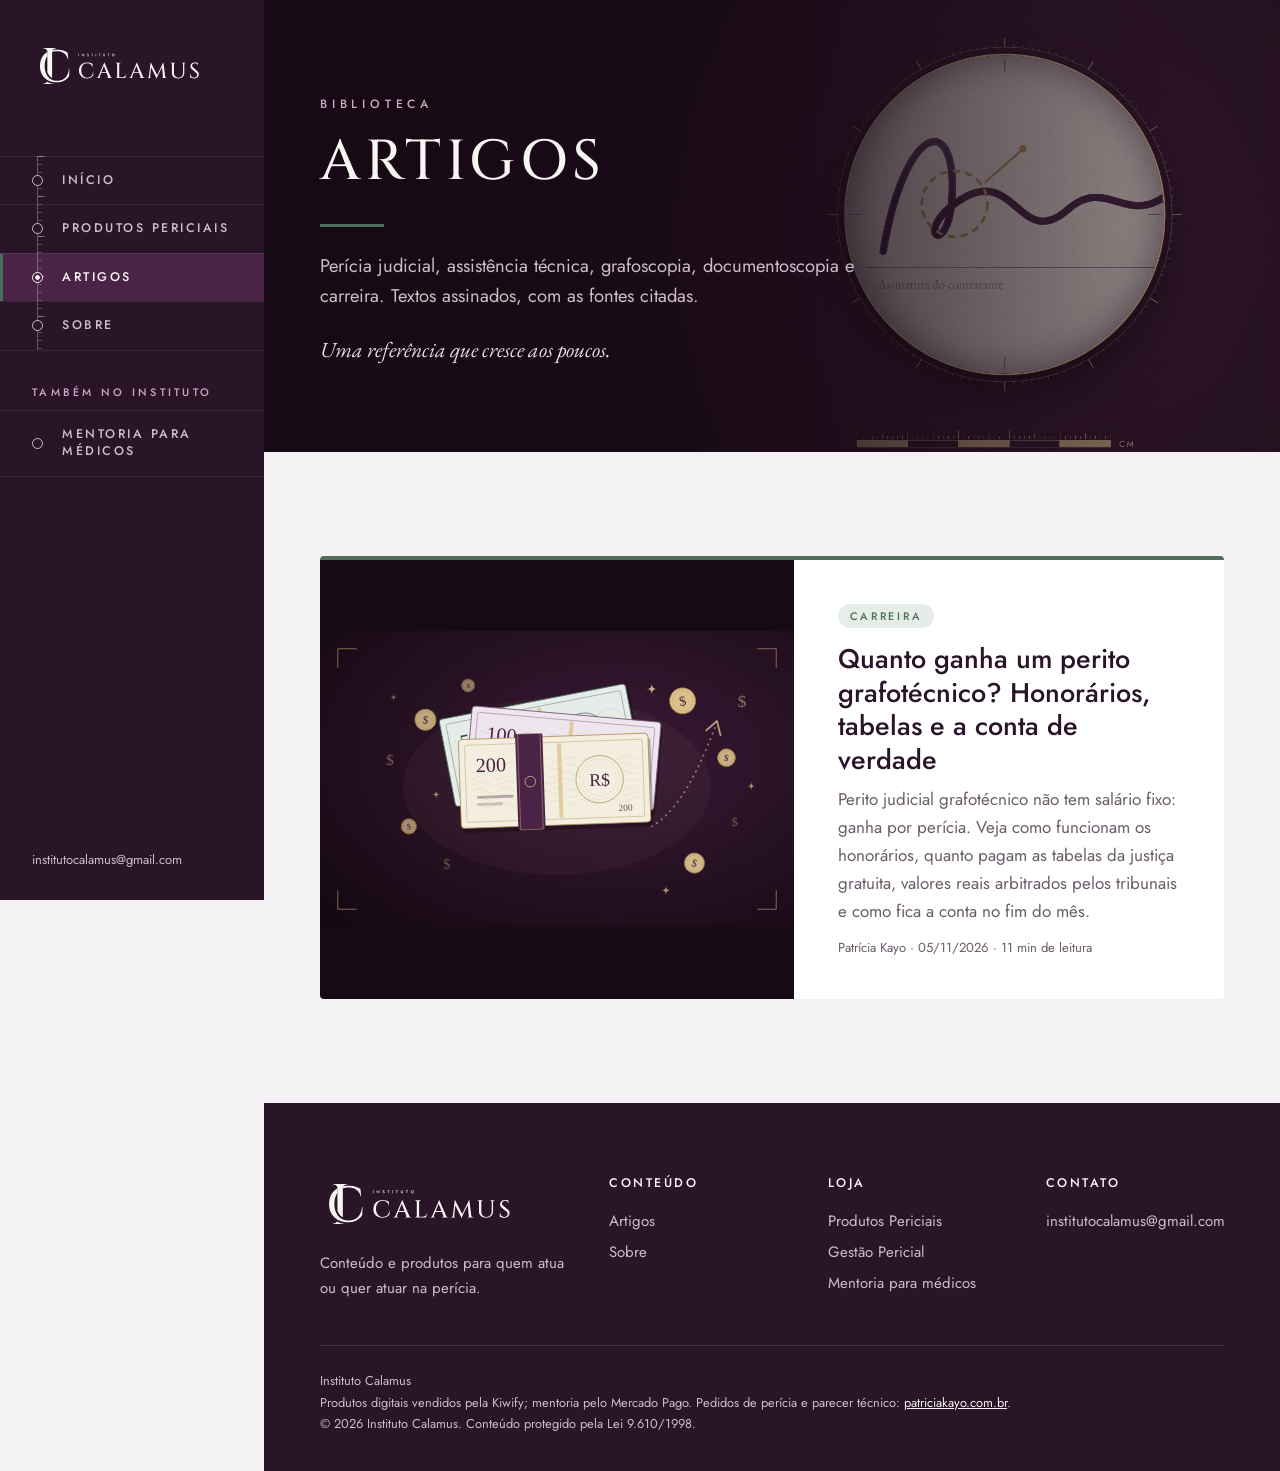
==== commit 91a93f5e: "Artigos de volta ao ar com o primeiro artigo: Quanto ganha um perito grafotécnico? (imagem das cédul" ====
--- a/artigos/index.html
+++ b/artigos/index.html
@@ -17,17 +17,16 @@
 <link rel="apple-touch-icon" href="../assets/img/favicon_192px.png">
 <link rel="preload" href="../assets/fonts/Jost-Variable.woff2" as="font" type="font/woff2" crossorigin>
 <link rel="preload" href="../assets/fonts/Cinzel-Variable.woff2" as="font" type="font/woff2" crossorigin>
-<link rel="stylesheet" href="../assets/css/site.css">
-<script src="../assets/js/site.js" defer></script>
+<link rel="stylesheet" href="../assets/css/site.css?v=c17c4f85">
+<script src="../assets/js/site.js?v=a7583782" defer></script>
 </head>
 <body>
 <aside class="lat" aria-label="Menu">
-  <a class="lat-logo" href="../index.html"><img src="../assets/img/logo-porcelana.svg" alt="Instituto Calamus, página inicial"></a>
+  <a class="lat-logo" href="../index.html"><img src="../assets/img/logo-porcelana.svg" alt="Instituto Calamus, página inicial"><img class="lat-mono" src="../assets/img/monograma-porcelana.svg" alt=""></a>
   <nav class="lat-nav" aria-label="Principal">
     <div class="lat-principal">
       <a href="../index.html">Início</a>
       <a href="../produtos/index.html">Produtos Periciais</a>
-      <a class="sub" href="../produtos/index.html#sistema-de-gestao-pericial">Gestão Pericial</a>
       <a class="ativo" aria-current="page" href="../artigos/index.html">Artigos</a>
       <a href="../sobre/index.html">Sobre</a>
     </div>
@@ -38,7 +37,7 @@
 </aside>
 <header class="topo-movel">
   <a href="../index.html" aria-label="Instituto Calamus, página inicial"><img src="../assets/img/monograma-principal-claro.svg" alt="Instituto Calamus"></a>
-  <details><summary>Menu</summary><nav aria-label="Principal"><a href="../produtos/index.html">Produtos Periciais</a><a class="sub" href="../produtos/index.html#sistema-de-gestao-pericial">Gestão Pericial</a><a class="ativo" aria-current="page" href="../artigos/index.html">Artigos</a><a href="../sobre/index.html">Sobre</a><a href="../mentoria/index.html">Mentoria para médicos</a></nav></details>
+  <details><summary>Menu</summary><nav aria-label="Principal"><a href="../produtos/index.html">Produtos Periciais</a><a class="ativo" aria-current="page" href="../artigos/index.html">Artigos</a><a href="../sobre/index.html">Sobre</a><a href="../mentoria/index.html">Mentoria para médicos</a></nav></details>
 </header>
 <div class="pagina">
 <main>
@@ -49,64 +48,11 @@
   <p class="lead">Perícia judicial, assistência técnica, grafoscopia, documentoscopia e carreira. Textos assinados, com as fontes citadas.</p><p class="italico">Uma referência que cresce aos poucos.</p>
 </div></section>
 <section class="secao"><div class="wrap">
-  <div class="jornal-topo">
-    <article class="art-destaque">
-      <div class="art-img" aria-hidden="true"><img src="../assets/img/artigos/nomeacao-do-perito-judicial.svg" alt="" loading="lazy"></div>
-      <div class="art-txt"><span class="pilula">Perícia Judicial</span><h3>Como funciona a nomeação do perito judicial</h3><p class="resumo">Do cadastro no tribunal à proposta de honorários: o que o CPC prevê para os primeiros dias depois da nomeação.</p><p class="meta">Em breve</p></div>
-    </article>
-    <div class="coluna-seg"><article class="art-seg">
-      <div class="art-img" aria-hidden="true"><img src="../assets/img/artigos/cadastro-de-peritos.svg" alt="" loading="lazy"></div>
-      <div class="art-txt"><span class="pilula">Carreira</span><h3>Cadastro de peritos nos tribunais: por onde começar</h3><p class="resumo">O que muda de um tribunal para outro e o que é comum a todos.</p><p class="meta">Em breve</p></div>
-    </article><article class="art-seg">
-      <div class="art-img" aria-hidden="true"><img src="../assets/img/artigos/perito-e-assistente-tecnico.svg" alt="" loading="lazy"></div>
-      <div class="art-txt"><span class="pilula">Assistência Técnica</span><h3>Perito e assistente técnico: papéis diferentes no mesmo processo</h3><p class="resumo">Quem nomeia, quem contrata, a que cada um está sujeito.</p><p class="meta">Em breve</p></div>
+  <div class="jornal-topo so-destaque"><article class="art-destaque">
+      <a class="art-img" href="../artigos/quanto-ganha-perito-grafotecnico.html" tabindex="-1" aria-hidden="true"><img src="../assets/img/artigos/quanto-ganha-perito-grafotecnico.svg" alt="" loading="lazy"></a>
+      <div class="art-txt"><span class="pilula">Carreira</span><h3><a href="../artigos/quanto-ganha-perito-grafotecnico.html">Quanto ganha um perito grafotécnico? Honorários, tabelas e a conta de verdade</a></h3><p class="resumo">Perito judicial grafotécnico não tem salário fixo: ganha por perícia. Veja como funcionam os honorários, quanto pagam as tabelas da justiça gratuita, valores reais arbitrados pelos tribunais e como fica a conta no fim do mês.</p><p class="meta">Patrícia Kayo · 05/11/2026 · 11 min de leitura</p></div>
     </article></div>
-    <aside class="lista-art" aria-label="Mais artigos"><p class="lista-tit">Mais artigos</p><ol><li><p class="ed">Perícia Judicial</p>Proposta de honorários periciais: o que incluir<span class="meta">Em breve</span></li><li><p class="ed">Assistência Técnica</p>Quesitos em exame grafotécnico: o que o exame consegue responder<span class="meta">Em breve</span></li><li><p class="ed">Grafoscopia</p>Padrões de confronto: o que torna um padrão adequado<span class="meta">Em breve</span></li><li><p class="ed">Grafoscopia</p>Elementos dinâmicos: o que a forma não mostra<span class="meta">Em breve</span></li><li><p class="ed">Documentoscopia</p>Exame em cópias: limites e possibilidades<span class="meta">Em breve</span></li></ol></aside>
-  </div>
-  <div class="por-assunto">
-    <h2 class="por-tit">Por assunto</h2>
-    <nav class="saltos" aria-label="Assuntos"><a href="#pericia-judicial">Perícia Judicial</a><a href="#assistencia-tecnica">Assistência Técnica</a><a href="#grafoscopia">Grafoscopia</a><a href="#documentoscopia">Documentoscopia</a><a href="#carreira">Carreira</a></nav>
-    <section class="assunto" id="pericia-judicial" aria-labelledby="t-pericia-judicial">
-    <div class="assunto-cab"><h3 id="t-pericia-judicial">Perícia Judicial</h3><p class="qtd">2 artigos</p></div>
-    <div class="grade-art"><article class="art-seg">
-      <div class="art-img" aria-hidden="true"><img src="../assets/img/artigos/nomeacao-do-perito-judicial.svg" alt="" loading="lazy"></div>
-      <div class="art-txt"><span class="pilula">Perícia Judicial</span><h3>Como funciona a nomeação do perito judicial</h3><p class="resumo">Do cadastro no tribunal à proposta de honorários: o que o CPC prevê para os primeiros dias depois da nomeação.</p><p class="meta">Em breve</p></div>
-    </article><article class="art-seg">
-      <div class="art-img" aria-hidden="true"><img src="../assets/img/artigos/proposta-de-honorarios.svg" alt="" loading="lazy"></div>
-      <div class="art-txt"><span class="pilula">Perícia Judicial</span><h3>Proposta de honorários periciais: o que incluir</h3><p class="resumo">Como estimar horas, justificar o valor e apresentar a proposta no prazo.</p><p class="meta">Em breve</p></div>
-    </article></div>
-  </section><section class="assunto" id="assistencia-tecnica" aria-labelledby="t-assistencia-tecnica">
-    <div class="assunto-cab"><h3 id="t-assistencia-tecnica">Assistência Técnica</h3><p class="qtd">2 artigos</p></div>
-    <div class="grade-art"><article class="art-seg">
-      <div class="art-img" aria-hidden="true"><img src="../assets/img/artigos/perito-e-assistente-tecnico.svg" alt="" loading="lazy"></div>
-      <div class="art-txt"><span class="pilula">Assistência Técnica</span><h3>Perito e assistente técnico: papéis diferentes no mesmo processo</h3><p class="resumo">Quem nomeia, quem contrata, a que cada um está sujeito.</p><p class="meta">Em breve</p></div>
-    </article><article class="art-seg">
-      <div class="art-img" aria-hidden="true"><img src="../assets/img/artigos/quesitos-exame-grafotecnico.svg" alt="" loading="lazy"></div>
-      <div class="art-txt"><span class="pilula">Assistência Técnica</span><h3>Quesitos em exame grafotécnico: o que o exame consegue responder</h3><p class="resumo">Quesitos bem formulados economizam esclarecimentos depois.</p><p class="meta">Em breve</p></div>
-    </article></div>
-  </section><section class="assunto" id="grafoscopia" aria-labelledby="t-grafoscopia">
-    <div class="assunto-cab"><h3 id="t-grafoscopia">Grafoscopia</h3><p class="qtd">2 artigos</p></div>
-    <div class="grade-art"><article class="art-seg">
-      <div class="art-img" aria-hidden="true"><img src="../assets/img/artigos/padroes-de-confronto.svg" alt="" loading="lazy"></div>
-      <div class="art-txt"><span class="pilula">Grafoscopia</span><h3>Padrões de confronto: o que torna um padrão adequado</h3><p class="resumo">Contemporaneidade, quantidade, natureza e autenticidade dos padrões.</p><p class="meta">Em breve</p></div>
-    </article><article class="art-seg">
-      <div class="art-img" aria-hidden="true"><img src="../assets/img/artigos/elementos-dinamicos.svg" alt="" loading="lazy"></div>
-      <div class="art-txt"><span class="pilula">Grafoscopia</span><h3>Elementos dinâmicos: o que a forma não mostra</h3><p class="resumo">Pressão, velocidade e ritmo na análise grafoscópica.</p><p class="meta">Em breve</p></div>
-    </article></div>
-  </section><section class="assunto" id="documentoscopia" aria-labelledby="t-documentoscopia">
-    <div class="assunto-cab"><h3 id="t-documentoscopia">Documentoscopia</h3><p class="qtd">1 artigo</p></div>
-    <div class="grade-art"><article class="art-seg">
-      <div class="art-img" aria-hidden="true"><img src="../assets/img/artigos/exame-em-copias.svg" alt="" loading="lazy"></div>
-      <div class="art-txt"><span class="pilula">Documentoscopia</span><h3>Exame em cópias: limites e possibilidades</h3><p class="resumo">O que se preserva e o que se perde quando o questionado não é o original.</p><p class="meta">Em breve</p></div>
-    </article></div>
-  </section><section class="assunto" id="carreira" aria-labelledby="t-carreira">
-    <div class="assunto-cab"><h3 id="t-carreira">Carreira</h3><p class="qtd">1 artigo</p></div>
-    <div class="grade-art"><article class="art-seg">
-      <div class="art-img" aria-hidden="true"><img src="../assets/img/artigos/cadastro-de-peritos.svg" alt="" loading="lazy"></div>
-      <div class="art-txt"><span class="pilula">Carreira</span><h3>Cadastro de peritos nos tribunais: por onde começar</h3><p class="resumo">O que muda de um tribunal para outro e o que é comum a todos.</p><p class="meta">Em breve</p></div>
-    </article></div>
-  </section>
-  </div>
+  
 </div></section>
 </main>
 <footer class="rodape"><div class="wrap">
--- a/assets/css/site.css
+++ b/assets/css/site.css
@@ -3,6 +3,8 @@
 @font-face { font-family: "Cinzel"; src: url("../fonts/Cinzel-Variable.woff2") format("woff2"); font-weight: 400 900; font-display: swap; }
 @font-face { font-family: "Jost"; src: url("../fonts/Jost-Variable.woff2") format("woff2"); font-weight: 100 900; font-display: swap; }
 @font-face { font-family: "EB Garamond"; src: url("../fonts/EBGaramond-Italic-Variable.woff2") format("woff2"); font-style: italic; font-weight: 400 800; font-display: swap; }
+@font-face { font-family: "Newsreader"; src: url("../fonts/Newsreader-Variable.woff2") format("woff2"); font-weight: 200 800; font-display: swap; }
+@font-face { font-family: "Newsreader"; src: url("../fonts/Newsreader-Italic-Variable.woff2") format("woff2"); font-style: italic; font-weight: 200 800; font-display: swap; }
 :root {
   --perola: #F3F1F3; --branco: #FFFFFF; --acao: #4A2346; --acao-hover: #2A1428; --tinta: #2A1428;
   --sub: #6A5D69; --sub-escuro: #CDBDCB; --linha: #E6E0E5; --porcelana: #F7F6F3;
@@ -46,6 +48,7 @@
 /* menu lateral fixo: faixas, com a régua e os anéis da lente */
 .lat { --lp: 32px; position: fixed; z-index: 20; inset: 0 auto 0 0; width: var(--lat); display: flex; flex-direction: column; padding: 40px var(--lp) 30px; background: var(--tinta); color: var(--porcelana); overflow-y: auto; }
 .lat-logo img { width: 176px; }
+.lat-mono { display: none; }
 .lat a { text-decoration: none; }
 .lat-nav { margin: 64px calc(-1 * var(--lp)) 0; display: grid; }
 .lat-principal { position: relative; display: grid; border-bottom: 1px solid rgba(247,246,243,.08); }
@@ -68,13 +71,24 @@
 .topo-movel { display: none; }
 
 /* abertura da home (sob a lente) */
-.abertura { position: relative; min-height: min(78vh, 720px); display: flex; align-items: center; color: var(--porcelana); background: #170A15 url("../img/lente-fundo.jpg") 72% center / cover no-repeat; }
-.abertura .wrap { width: 100%; }
+/* A lente é montada aqui (05/11/2026): o disco recortado da arte lente-fundo.jpg e a régua em SVG (regua_svg, no build.py).
+   Ela tem tamanho próprio em cada largura de tela, então nunca é cortada. */
+.abertura { position: relative; overflow: hidden; min-height: min(78vh, 720px); display: flex; align-items: center; color: var(--porcelana);
+  background: linear-gradient(90deg, #120810 0%, #120810 30%, #22102A 72%, #2A142E 100%); }
+.abertura .wrap { position: relative; z-index: 2; width: 100%; }
+.abertura-lente { position: absolute; z-index: 0; right: 5%; top: 50%; height: 70%; aspect-ratio: 760 / 860; transform: translateY(-50%); pointer-events: none; }
+.abertura-lente::before { content: ""; position: absolute; inset: -12% -10% 4%; background: radial-gradient(closest-side, rgba(74,35,70,.6), rgba(74,35,70,0)); }
+.abertura-lente .disco { position: absolute; left: 10.5%; top: 8.1%; width: 78.95%; aspect-ratio: 1; border-radius: 50%;
+  background: url("../img/lente-fundo.jpg") 86.07% 39.47% / 274.29% auto no-repeat;
+  -webkit-mask-image: radial-gradient(circle closest-side, #000 95%, transparent 100%); mask-image: radial-gradient(circle closest-side, #000 95%, transparent 100%); }
+.abertura-lente .regua { position: absolute; left: 18.4%; top: 86.3%; width: 68.4%; }
 .abertura-txt { max-width: 600px; padding: 112px 0 120px; }
 .abertura .rotulo, .topo-pagina .rotulo { color: var(--malva-faixa); }
 .abertura .h1 { margin: 20px 0 0; }
+.abertura .abertura-tit { font-size: clamp(30px, 3.2vw, 42px); line-height: 1.18; }
 .abertura .lead, .topo-pagina .lead { color: var(--sub-escuro); max-width: 52ch; }
 .abertura .italico, .topo-pagina .italico { color: var(--porcelana); opacity: .9; margin-top: 22px; }
+@media (max-width: 1366px) { .abertura-txt { max-width: 490px; } .abertura-lente { right: 3%; } }
 .assina { margin-top: 44px; padding-top: 22px; max-width: 46ch; border-top: 1px solid rgba(247,246,243,.18); font-size: 15px; line-height: 1.6; color: var(--sub-escuro); }
 .assina strong { color: var(--porcelana); font-weight: 500; }
 
@@ -108,7 +122,7 @@
 .colecao::-webkit-scrollbar { display: none; }
 .prod-cartao { flex: 0 0 calc((100% - (var(--n) - 1) * 20px) / var(--n)); scroll-snap-align: start; display: flex; flex-direction: column; background: var(--branco); border-radius: var(--raio); overflow: hidden; }
 .prod-arte { display: block; overflow: hidden; background: #1A0C18; }
-.prod-arte img { width: 100%; aspect-ratio: 2 / 3; object-fit: cover; transition: transform .5s cubic-bezier(.65,0,.35,1); }
+.prod-arte img { width: 100%; aspect-ratio: 3 / 4; object-fit: cover; transition: transform .5s cubic-bezier(.65,0,.35,1); }
 .prod-arte:hover img { transform: scale(1.025); }
 .prod-corpo { display: flex; flex-direction: column; flex: 1; padding: 18px 18px 20px; }
 .prod-corpo .etiqueta { font-size: 10px; letter-spacing: .26em; }
@@ -122,23 +136,26 @@
 .prod-pe .btn { padding: 10px 14px; font-size: 11px; letter-spacing: .24em; }
 .prod-pe .status { padding: 6px 11px; font-size: 10px; letter-spacing: .24em; }
 .prod-controles { display: flex; flex-wrap: wrap; align-items: center; gap: 18px 28px; }
-.setas { display: flex; align-items: center; gap: 8px; }
-.seta { width: 44px; height: 44px; border: 1px solid var(--acao); border-radius: 50%; background: none; color: var(--acao); font: 400 18px/1 "Jost", sans-serif; cursor: pointer; transition: background .2s, color .2s; }
-.seta:hover { background: var(--acao); color: var(--branco); }
-.pausa { margin-left: 8px; font-size: 11px; color: var(--sub); }
+/* setas embaixo dos cartões, ao lado da barra de posição (03/11/2026) */
+.trilha-pe { display: flex; align-items: center; gap: 28px; margin-top: 28px; }
+.trilha-pe .trilha-barra { flex: 1; margin-top: 0; }
+.setas { display: flex; align-items: center; gap: 10px; }
+.seta { width: 52px; height: 52px; border: 0; border-radius: 50%; background: var(--acao); color: var(--branco); font: 400 20px/1 "Jost", sans-serif; cursor: pointer; transition: background .2s; }
+.seta:hover { background: var(--acao-hover); }
+.pausa { margin-right: 10px; font-size: 11px; color: var(--sub); }
 .trilha-barra { position: relative; height: 1px; margin-top: 28px; background: rgba(74,35,70,.18); }
 .trilha-barra span { position: absolute; top: -1px; left: 0; height: 3px; background: var(--salvia); transition: left .3s, width .3s; }
 
 /* página de produtos: índice da coleção e um bloco por produto */
 .indice-colecao { display: grid; grid-template-columns: repeat(6, minmax(0, 1fr)); gap: 18px; margin-top: 24px; }
 .indice-colecao a { display: grid; gap: 12px; align-content: start; text-decoration: none; }
-.indice-colecao img { width: 100%; aspect-ratio: 2 / 3; object-fit: cover; border-radius: 2px; transition: transform .4s cubic-bezier(.65,0,.35,1); }
+.indice-colecao img { width: 100%; aspect-ratio: 3 / 4; object-fit: cover; border-radius: 2px; transition: transform .4s cubic-bezier(.65,0,.35,1); }
 .indice-colecao a:hover img { transform: translateY(-4px); }
 .indice-colecao span { font-size: 14px; font-weight: 500; line-height: 1.35; }
 .indice-colecao small { display: block; margin-bottom: 3px; font: 500 10px/1.4 "Jost", sans-serif; letter-spacing: .26em; text-transform: uppercase; color: var(--sub); }
 .secao.det { scroll-margin-top: 0; }
 .prod-det { display: grid; grid-template-columns: 300px minmax(0, 1fr); gap: 72px; align-items: start; }
-.det-arte img { width: 100%; aspect-ratio: 2 / 3; object-fit: cover; border-radius: 2px; box-shadow: 0 30px 60px -32px rgba(42,20,40,.6); }
+.det-arte img { width: 100%; aspect-ratio: 3 / 4; object-fit: cover; border-radius: 2px; box-shadow: 0 30px 60px -32px rgba(42,20,40,.6); }
 .det-txt { max-width: 680px; }
 .det-txt .h2 { margin: 12px 0 18px; }
 .det-txt .marcas { margin: 26px 0 24px; }
@@ -157,6 +174,12 @@
 
 /* artigos: jornal */
 .jornal-topo { display: grid; grid-template-columns: 1.5fr 1fr .85fr; gap: 24px; }
+.jornal-topo.sem-lista { grid-template-columns: 1.5fr 1fr; }
+.jornal-topo.so-destaque { grid-template-columns: 1fr; }
+.so-destaque .art-destaque { display: grid; grid-template-columns: minmax(0, 1.1fr) minmax(0, 1fr); }
+.so-destaque .art-img { aspect-ratio: auto; height: 100%; display: flex; align-items: center; }
+.so-destaque .art-img img { height: auto; aspect-ratio: 16 / 10; }
+.so-destaque .art-txt { align-self: center; padding: 40px 44px; }
 .art-destaque, .art-seg { background: var(--branco); border-radius: var(--raio); overflow: hidden; display: flex; flex-direction: column; }
 .art-destaque { border-top: 4px solid var(--salvia); }
 .art-img { display: block; overflow: hidden; background: #170A15; aspect-ratio: 16 / 10; }
@@ -205,19 +228,38 @@
 .assunto-cab .qtd { font-size: 13.1px; color: var(--sub); }
 .grade-art { display: grid; grid-template-columns: repeat(3, minmax(0, 1fr)); gap: 24px; }
 
-/* artigo */
+/* artigo: texto à esquerda (até 720px) e coluna à direita com a lente no topo e o sumário no corpo */
 .artigo-topo { background: var(--branco); padding: 80px 0 8px; }
-.wrap.artigo { max-width: calc(760px + 2 * 56px); }
-.artigo .rotulo a { text-decoration: none; }
-.artigo .rotulo a:hover { text-decoration: underline; text-underline-offset: 4px; }
-.artigo h1 { font: 500 clamp(28px, 3.2vw, 42px)/1.2 "Cinzel", Georgia, serif; letter-spacing: .06em; text-transform: uppercase; margin: 16px 0 18px; }
+.wrap.artigo-largo { max-width: calc(720px + 64px + 260px + 2 * 56px); }
+.artigo-largo.com-img, .artigo-largo.com-sumario { display: grid; grid-template-columns: minmax(0, 720px) minmax(200px, 260px); column-gap: 64px; }
+.artigo-largo.com-img { align-items: center; }
+.artigo-cab { max-width: 720px; }
+.artigo-cab .rotulo a { text-decoration: none; }
+.artigo-cab .rotulo a:hover { text-decoration: underline; text-underline-offset: 4px; }
+.artigo-cab h1 { font: 500 clamp(28px, 3.2vw, 42px)/1.2 "Cinzel", Georgia, serif; letter-spacing: .06em; text-transform: uppercase; margin: 16px 0 18px; }
 .artigo-topo .italico { color: var(--sub); }
 .artigo-topo .meta { margin-top: 18px; }
 .artigo-topo .meta a { color: var(--acao); }
-.artigo-img { margin-top: 40px; border-radius: var(--raio); overflow: hidden; background: #170A15; }
-.artigo-img img { width: 100%; aspect-ratio: 16 / 9; object-fit: cover; }
+.artigo-img { border-radius: var(--raio); overflow: hidden; background: #170A15; }
+.artigo-img img { width: 100%; aspect-ratio: 16 / 10; object-fit: cover; }
+.artigo-largo .texto-artigo { grid-column: 1; grid-row: 1; max-width: 720px; }
+.sumario { grid-column: 2; grid-row: 1; align-self: start; position: sticky; top: 32px; margin-top: 40px; padding-left: 20px; border-left: 1px solid var(--linha); }
+.sumario-tit { font: 500 12px/1.4 "Jost", sans-serif; letter-spacing: .4em; text-transform: uppercase; color: var(--salvia); margin-bottom: 14px; }
+.sumario ol { display: grid; gap: 10px; counter-reset: s; }
+.sumario li { counter-increment: s; display: grid; grid-template-columns: 22px minmax(0, 1fr); font-size: 14.5px; line-height: 1.4; }
+.sumario li::before { content: counter(s, decimal-leading-zero); font-size: 11.5px; line-height: 1.8; color: var(--sub); }
+.sumario a { text-decoration: none; color: var(--sub); transition: color .2s; }
+.sumario a:hover, .sumario a[aria-current] { color: var(--acao); }
+.sumario a[aria-current] { font-weight: 500; }
+.texto-artigo h2[id] { scroll-margin-top: 32px; }
+.compartilhar { margin-top: 56px !important; display: flex; flex-wrap: wrap; align-items: center; gap: 10px; }
+.comp-tit { font: 500 12px/1.4 "Jost", sans-serif; letter-spacing: .4em; text-transform: uppercase; color: var(--salvia); margin-right: 10px; }
+.compartilhar a, .compartilhar button { padding: 8px 16px; border: 1px solid var(--linha); border-radius: var(--raio-pilula); background: var(--branco); font: 500 11px/1.3 "Jost", sans-serif; letter-spacing: .24em; text-transform: uppercase; text-decoration: none; color: var(--sub); cursor: pointer; transition: border-color .2s, color .2s; }
+.compartilhar a:hover, .compartilhar button:hover { border-color: var(--acao); color: var(--acao); }
+.copiado { font-size: 13.1px; color: var(--salvia); }
+.leia-tambem { background: var(--perola); padding: 88px 0 104px; }
 .texto-artigo { background: var(--branco); padding-top: 32px; padding-bottom: 104px; font-size: 17px; line-height: 1.75; }
-.corpo-artigo { background: var(--branco); }
+.corpo-artigo { background: var(--branco); display: flow-root; }
 .texto-artigo > * + * { margin-top: 1.1em; }
 .texto-artigo h2 { font: 500 22px/1.3 "Cinzel", Georgia, serif; letter-spacing: .06em; text-transform: uppercase; margin-top: 2.2em; }
 .texto-artigo h3 { font: 500 19.2px/1.35 "Jost", sans-serif; }
@@ -229,12 +271,129 @@
 .texto-artigo .caixa > * + * { margin-top: .8em; }
 .texto-artigo .ref { font-size: 14px; line-height: 1.6; color: var(--sub); }
 .cta-produto { margin-top: 56px !important; display: grid; grid-template-columns: 120px minmax(0, 1fr); gap: 28px; align-items: center; padding: 28px; background: var(--malva-clara); border-radius: var(--raio); }
-.cta-produto img { width: 120px; aspect-ratio: 2 / 3; object-fit: cover; border-radius: 2px; }
+.cta-produto img { width: 120px; aspect-ratio: 3 / 4; object-fit: cover; border-radius: 2px; }
 .cta-produto h2 { font: 500 19.2px/1.3 "Jost", sans-serif; letter-spacing: 0; text-transform: none; margin: 6px 0 6px; }
 .cta-produto p { font-size: 15px; line-height: 1.6; color: var(--sub); }
 .cta-produto .btn { margin-top: 16px; color: var(--branco); }
 .autor { margin-top: 48px !important; padding: 22px 0; border-top: 1px solid var(--linha); border-bottom: 1px solid var(--linha); font-size: 15.5px; color: var(--sub); }
 .autor strong { color: var(--tinta); font-weight: 500; }
+
+/* artigo em estilo jornal (03/11/2026): menu condensado, fundo de papel e Newsreader no texto */
+body.pg-artigo { --lat: 76px; --serif: "Newsreader", Georgia, serif; }
+.pg-artigo .lat { --lp: 26px; width: 76px; padding: 28px 0 24px; overflow-x: hidden; transition: width .25s cubic-bezier(.65,0,.35,1), box-shadow .25s; }
+.pg-artigo .lat-logo { display: block; height: 44px; padding-left: 18px; }
+.pg-artigo .lat-logo img { display: none; }
+.pg-artigo .lat-logo .lat-mono { display: block; width: 40px; height: 44px; object-fit: contain; }
+.pg-artigo .lat-nav { margin: 48px 0 0; }
+.pg-artigo .lat-nav a { white-space: nowrap; color: transparent; transition: color .15s, background .2s; }
+.pg-artigo .lat-rot, .pg-artigo .lat-pe { opacity: 0; white-space: nowrap; transition: opacity .15s; }
+.pg-artigo .lat-pe { padding-left: 26px; }
+.pg-artigo .lat:hover, .pg-artigo .lat:focus-within { width: 264px; box-shadow: 18px 0 40px -20px rgba(23,10,21,.5); }
+.pg-artigo .lat:hover .lat-logo img, .pg-artigo .lat:focus-within .lat-logo img { display: block; width: 176px; height: auto; }
+.pg-artigo .lat:hover .lat-mono, .pg-artigo .lat:focus-within .lat-mono { display: none !important; }
+.pg-artigo .lat:hover .lat-nav a, .pg-artigo .lat:focus-within .lat-nav a { color: var(--sub-escuro); }
+.pg-artigo .lat:hover .lat-nav a.ativo, .pg-artigo .lat:focus-within .lat-nav a.ativo, .pg-artigo .lat-nav a:hover { color: var(--porcelana); }
+.pg-artigo .lat:hover .lat-rot, .pg-artigo .lat:hover .lat-pe, .pg-artigo .lat:focus-within .lat-rot, .pg-artigo .lat:focus-within .lat-pe { opacity: 1; }
+.pg-artigo .artigo-topo, .pg-artigo .corpo-artigo, .pg-artigo .texto-artigo { background: #FCFBF8; }
+.pg-artigo .artigo-topo { padding-top: 56px; }
+.pg-artigo .artigo-largo.com-img { grid-template-columns: minmax(0, 720px) minmax(200px, 240px); align-items: end; padding-bottom: 28px; border-bottom: 1px solid var(--tinta); }
+.pg-artigo .artigo-cab .rotulo { display: inline-block; padding-top: 14px; border-top: 3px double var(--tinta); }
+.pg-artigo .artigo-cab h1 { font: 500 clamp(30px, 3vw, 40px)/1.14 var(--serif); letter-spacing: -.005em; text-transform: none; margin: 18px 0 14px; }
+.pg-artigo .artigo-topo .italico { font: italic 400 20px/1.45 var(--serif); max-width: 40em; }
+.pg-artigo .artigo-topo .meta { margin-top: 22px; font-size: 12px; letter-spacing: .12em; text-transform: uppercase; }
+.pg-artigo .texto-artigo { font: 400 19px/1.68 var(--serif); padding-top: 40px; color: #241422; }
+.pg-artigo .texto-artigo > p:first-of-type::first-letter { float: left; font: 500 3.4em/.8 "Cinzel", Georgia, serif; color: var(--acao); margin: .1em .1em 0 0; padding: 0 .12em .55em 0; }
+.pg-artigo .texto-artigo > h2 { font: 600 25px/1.25 var(--serif); letter-spacing: 0; text-transform: none; margin-top: 2em; }
+.pg-artigo .texto-artigo > h2::before { content: ""; display: block; width: 32px; height: 2px; background: var(--salvia); margin-bottom: 16px; }
+.pg-artigo .texto-artigo h3 { font: 600 19px/1.35 var(--serif); }
+.pg-artigo .texto-artigo .caixa { background: transparent; border: 0; border-top: 1px solid var(--tinta); border-bottom: 1px solid var(--linha); border-radius: 0; padding: 18px 0 22px; font-size: 17px; }
+.pg-artigo .texto-artigo .caixa h3 { font: 500 12px/1.4 "Jost", sans-serif; letter-spacing: .3em; text-transform: uppercase; color: var(--salvia); }
+.pg-artigo .texto-artigo .ref, .pg-artigo .cta-produto, .pg-artigo .autor, .pg-artigo .compartilhar { font-family: "Jost", sans-serif; }
+.pg-artigo .sumario { margin-top: 48px; }
+.pg-artigo .sumario li { font-family: var(--serif); font-size: 15.5px; }
+/* elementos do texto: lista numerada, tabela, perguntas frequentes, fontes (11/11/2026) */
+.texto-artigo ol { display: grid; gap: .6em; counter-reset: n; }
+.texto-artigo ol > li { counter-increment: n; padding-left: 34px; }
+.texto-artigo ol > li::before { content: counter(n) "."; font: 500 .85em/1.95 "Jost", sans-serif; color: var(--salvia); }
+.texto-artigo .caixa.resposta { border-top: 3px double var(--tinta); }
+.texto-artigo .tabela { overflow-x: auto; }
+.texto-artigo table { width: 100%; border-collapse: collapse; font: 400 15px/1.5 "Jost", sans-serif; }
+.texto-artigo th { text-align: left; font: 500 11px/1.4 "Jost", sans-serif; letter-spacing: .2em; text-transform: uppercase; color: var(--salvia); padding: 0 14px 10px 0; border-bottom: 1px solid var(--tinta); }
+.texto-artigo td { padding: 12px 14px 12px 0; border-bottom: 1px solid var(--linha); vertical-align: top; }
+.texto-artigo td:first-child { font-weight: 500; }
+.texto-artigo .faq h3 { margin-top: 1.4em; }
+.texto-artigo .faq h3:first-child { margin-top: 0; }
+.texto-artigo .faq p { margin-top: .4em; }
+.texto-artigo .fontes { margin-top: 3em !important; padding-top: 20px; border-top: 1px solid var(--linha); font: 400 14px/1.6 "Jost", sans-serif; color: var(--sub); }
+.texto-artigo .fontes h3 { font: 500 12px/1.4 "Jost", sans-serif; letter-spacing: .3em; text-transform: uppercase; color: var(--salvia); margin-bottom: 12px; }
+.texto-artigo .fontes ul { gap: .35em; }
+.texto-artigo .fontes li { padding-left: 18px; }
+.texto-artigo .fontes p { margin-top: 14px; }
+@media (max-width: 640px) { .texto-artigo table { font-size: 14px; min-width: 520px; } }
+/* esquema em árvore dentro do texto (11/11/2026) */
+.texto-artigo .esquema { --cor-linha: rgba(42,20,40,.28); margin: 2.2em 0 !important; padding: 40px 28px 26px; background: var(--perola); border-radius: 8px; font: 400 14px/1.35 "Jost", sans-serif; }
+.esquema ul { gap: 0; }
+.texto-artigo .esquema li { padding-left: 0; }
+.texto-artigo .esquema li::before { content: none; }
+.esquema figcaption { margin-top: 26px; text-align: center; font: italic 400 15px/1.4 var(--serif, Georgia), serif; color: var(--sub); }
+.esquema .no { position: relative; display: inline-block; text-align: center; }
+.esquema .raiz { display: table; margin: 0 auto; padding: 14px 26px; border-radius: 999px; background: var(--acao); color: var(--porcelana); font: 500 13px/1.2 "Cinzel", Georgia, serif; letter-spacing: .16em; text-transform: uppercase; box-shadow: 0 14px 28px -16px rgba(42,20,40,.7); }
+.esquema .cartao { min-width: 168px; padding: 16px 18px 14px; border-radius: 6px; background: var(--branco); border-top: 3px solid var(--cor); box-shadow: 0 16px 30px -22px rgba(42,20,40,.55), 0 0 0 1px rgba(42,20,40,.06); font: 600 17px/1.25 var(--serif, Georgia), serif; color: var(--tinta); }
+.esquema .cartao .num { display: block; margin-bottom: 4px; font: 500 10.5px/1 "Jost", sans-serif; letter-spacing: .25em; color: var(--cor); }
+.esquema .cartao small { display: block; margin-top: 4px; font: 400 12.5px/1.3 "Jost", sans-serif; color: var(--sub); }
+.esquema .folha { padding: 9px 16px 9px 30px; border-radius: 999px; background: var(--branco); border: 1px solid var(--cor); color: var(--tinta); font-weight: 500; font-size: 13.5px; white-space: nowrap; }
+.esquema .folha::before { content: ""; position: absolute; left: 13px; top: 50%; width: 8px; height: 8px; margin-top: -4px; border-radius: 50%; background: var(--cor); }
+.c-judicial { --cor: var(--acao); }
+.c-assistente { --cor: var(--salvia); }
+.c-oficial { --cor: #A9864A; }
+/* linhas de ligação */
+.arvore .ramos { display: flex; justify-content: center; position: relative; padding-top: 24px; }
+.arvore .ramos::before { content: ""; position: absolute; top: 0; left: 50%; height: 24px; border-left: 1.5px solid var(--cor-linha); }
+.arvore .ramos > li { position: relative; flex: 1 1 0; display: flex; flex-direction: column; align-items: center; padding: 24px 8px 0 !important; }
+.arvore .ramos > li.duplo > .ramos { width: max-content; padding-top: 76px; }
+.arvore .ramos > li.duplo > .ramos::before { height: 76px; }
+.arvore .ramos .ramos > li { flex: 0 0 auto; }
+.arvore > .ramos > li { min-width: 0; }
+.arvore .ramos .ramos > li { padding-left: 5px !important; padding-right: 5px !important; }
+.esquema .folha { padding: 8px 14px 8px 27px; font-size: 13px; }
+.esquema .folha::before { left: 12px; width: 7px; height: 7px; margin-top: -3.5px; }
+.texto-artigo .arvore .ramos > li::before, .arvore .ramos > li::after { content: ""; position: absolute; top: 0; height: 24px; width: 50%; border-top: 1.5px solid var(--cor-linha); }
+.texto-artigo .arvore .ramos > li::before { left: 0; }
+.arvore .ramos > li::after { left: 50%; border-left: 1.5px solid var(--cor-linha); }
+.texto-artigo .arvore .ramos > li:first-child::before { border-top: 0; }
+.arvore .ramos > li:first-child::after { border-radius: 10px 0 0 0; }
+.arvore .ramos > li:last-child::after { display: none; }
+.texto-artigo .arvore .ramos > li:last-child::before { border-right: 1.5px solid var(--cor-linha); border-radius: 0 10px 0 0; }
+.texto-artigo .arvore .ramos > li:only-child::before { display: none; }
+.arvore .ramos > li:only-child { padding-top: 0 !important; }
+.arvore .ramos .ramos { padding-top: 20px; }
+.arvore .ramos .ramos::before { height: 20px; border-left: 1.5px dashed var(--cor-linha); }
+.arvore .ramos .ramos > li { padding-top: 20px !important; }
+.arvore .ramos .ramos > li:only-child { padding-top: 0 !important; }
+.texto-artigo .arvore .ramos .ramos > li::before, .texto-artigo .arvore .ramos .ramos > li:last-child::before { height: 20px; border: 0; border-top: 1.5px dashed var(--cor-linha); border-radius: 0; }
+.texto-artigo .arvore .ramos .ramos > li:first-child::before { border-top: 0; }
+.texto-artigo .arvore .ramos .ramos > li:last-child:not(:only-child)::before { border-right: 1.5px dashed var(--cor-linha); border-radius: 0 10px 0 0; }
+.arvore .ramos .ramos > li::after { height: 20px; border: 0; border-top: 1.5px dashed var(--cor-linha); border-left: 1.5px dashed var(--cor-linha); }
+.arvore .ramos .ramos > li:first-child::after { border-radius: 10px 0 0 0; }
+@media (max-width: 640px) {
+  .texto-artigo .esquema { padding: 26px 18px 20px; }
+  .arvore .raiz { margin: 0; }
+  .arvore .ramos, .arvore .ramos .ramos { display: block; padding: 0 0 0 22px; margin-left: 18px; }
+  .arvore .ramos::before { display: none; }
+  .arvore .ramos > li, .arvore .ramos > li:only-child, .arvore .ramos .ramos > li, .arvore .ramos .ramos > li:only-child { display: block; padding: 14px 0 0 !important; }
+  .texto-artigo .arvore .ramos > li::before, .texto-artigo .arvore .ramos > li:first-child::before, .texto-artigo .arvore .ramos > li:last-child::before, .texto-artigo .arvore .ramos > li:only-child::before { display: block; left: -22px; top: 0; width: 18px; height: 40px; border: 0; border-left: 1.5px solid var(--cor-linha); border-bottom: 1.5px solid var(--cor-linha); border-radius: 0 0 0 10px; }
+  .texto-artigo .arvore .ramos .ramos > li::before { height: 32px; border-left-style: dashed; border-bottom-style: dashed; }
+  .arvore .ramos > li::after { display: none; }
+  .arvore .ramos > li:not(:last-child)::after { display: block; left: -22px; top: 40px; bottom: 0; height: auto; width: 0; border: 0; border-left: 1.5px solid var(--cor-linha); border-radius: 0; }
+  .arvore .ramos .ramos > li:not(:last-child)::after { top: 32px; border-left-style: dashed; }
+  .esquema .cartao { text-align: left; min-width: 0; }
+  .arvore .ramos .ramos { margin-left: 24px; }
+  .arvore .ramos > li.duplo > .ramos { width: auto; padding-top: 0; }
+  .arvore .ramos .ramos > li { padding-left: 0 !important; padding-right: 0 !important; }
+  .texto-artigo .arvore .ramos .ramos > li::before, .texto-artigo .arvore .ramos .ramos > li:first-child::before, .texto-artigo .arvore .ramos .ramos > li:last-child::before, .texto-artigo .arvore .ramos .ramos > li:only-child::before, .texto-artigo .arvore .ramos .ramos > li:last-child:not(:only-child)::before { display: block; left: -22px; top: 0; width: 18px; height: 32px; border: 0; border-left: 1.5px dashed var(--cor-linha); border-bottom: 1.5px dashed var(--cor-linha); border-radius: 0 0 0 10px; }
+  .arvore .ramos .ramos > li::after, .arvore .ramos .ramos > li:first-child::after { display: none; }
+  .arvore .ramos .ramos > li:not(:last-child)::after { display: block; left: -22px; top: 32px; bottom: 0; height: auto; width: 0; border: 0; border-left: 1.5px dashed var(--cor-linha); border-radius: 0; }
+}
 
 /* sobre */
 .sobre-grade { display: grid; grid-template-columns: .85fr 1.15fr; gap: 72px; }
@@ -303,8 +462,19 @@
 .rodape .pend { background: rgba(255,244,194,.85); }
 
 @media (prefers-reduced-motion: reduce) { * { transition: none !important; scroll-behavior: auto !important; } }
+@media (max-width: 1200px) {
+  .artigo-largo.com-img, .artigo-largo.com-sumario { display: block; }
+  .artigo-largo.com-img .artigo-img { margin-top: 36px; max-width: 720px; }
+  .artigo-largo.com-img .artigo-img img { aspect-ratio: 16 / 10; }
+  .sumario, .pg-artigo .sumario { position: static; max-width: 720px; margin-top: 36px; padding: 22px 24px; border: 0; background: var(--perola); border-radius: var(--raio); }
+  .pg-artigo .artigo-largo.com-img { padding-bottom: 28px; }
+}
 @media (max-width: 1240px) {
   .wrap { padding: 0 40px; }
+  /* telas médias: a lente fica atrás do texto; escurece o lado do texto */
+  .abertura-lente { height: 56%; right: 2%; }
+  .abertura-txt { max-width: 520px; }
+  .abertura::before { content: ""; position: absolute; z-index: 1; inset: 0; background: linear-gradient(90deg, rgba(18,8,16,.92) 0%, rgba(18,8,16,.82) 55%, rgba(18,8,16,.3) 85%, rgba(18,8,16,.1) 100%); }
   .jornal-topo { grid-template-columns: 1.4fr 1fr; }
   .lista-art { grid-column: 1 / -1; }
   .editorias { grid-template-columns: repeat(3, minmax(0, 1fr)); }
@@ -324,6 +494,7 @@
 }
 @media (max-width: 860px) {
   .pagina { margin-left: 0; }
+  body.pg-artigo { --lat: 0px; }
   .lat { display: none; }
   .topo-movel { display: flex; position: sticky; top: 0; z-index: 20; height: 64px; align-items: center; justify-content: space-between; padding: 0 20px; background: var(--branco); border-bottom: 1px solid var(--linha); }
   .topo-movel img { width: 40px; }
@@ -333,12 +504,13 @@
   .topo-movel nav a { padding: 14px 0; border-bottom: 1px solid var(--linha); text-decoration: none; font: 500 12.5px/1.4 "Jost", sans-serif; letter-spacing: .2em; text-transform: uppercase; }
   .topo-movel nav a.sub { padding-left: 18px; font-size: 11.5px; }
   .topo-movel nav a[aria-current] { color: var(--acao); }
-  .abertura { background-position: 78% center; }
-  .abertura::before { content: ""; position: absolute; inset: 0; background: linear-gradient(90deg, rgba(23,10,21,.92), rgba(23,10,21,.55)); }
-  .abertura .wrap { position: relative; }
+  .abertura-lente { display: none; }
+  .abertura::before { display: none; }
   .topo-pagina::before { background: linear-gradient(90deg, rgba(23,10,21,.94), rgba(23,10,21,.7)); }
 }
 @media (max-width: 640px) {
+  .so-destaque .art-destaque { grid-template-columns: 1fr; }
+  .so-destaque .art-txt { padding: 24px 28px 28px; }
   .wrap { padding: 0 20px; }
   .secao { padding: 56px 0; }
   .abertura-txt { padding: 72px 0 80px; }
@@ -356,6 +528,7 @@
   .cta-produto { grid-template-columns: 1fr; }
   .artigo-topo { padding-top: 48px; }
   .texto-artigo { padding-bottom: 64px; }
+  .leia-tambem { padding: 56px 0 64px; }
   .rod-grade { grid-template-columns: 1fr 1fr; }
   .vitrine { padding: 8% 5%; }
 }
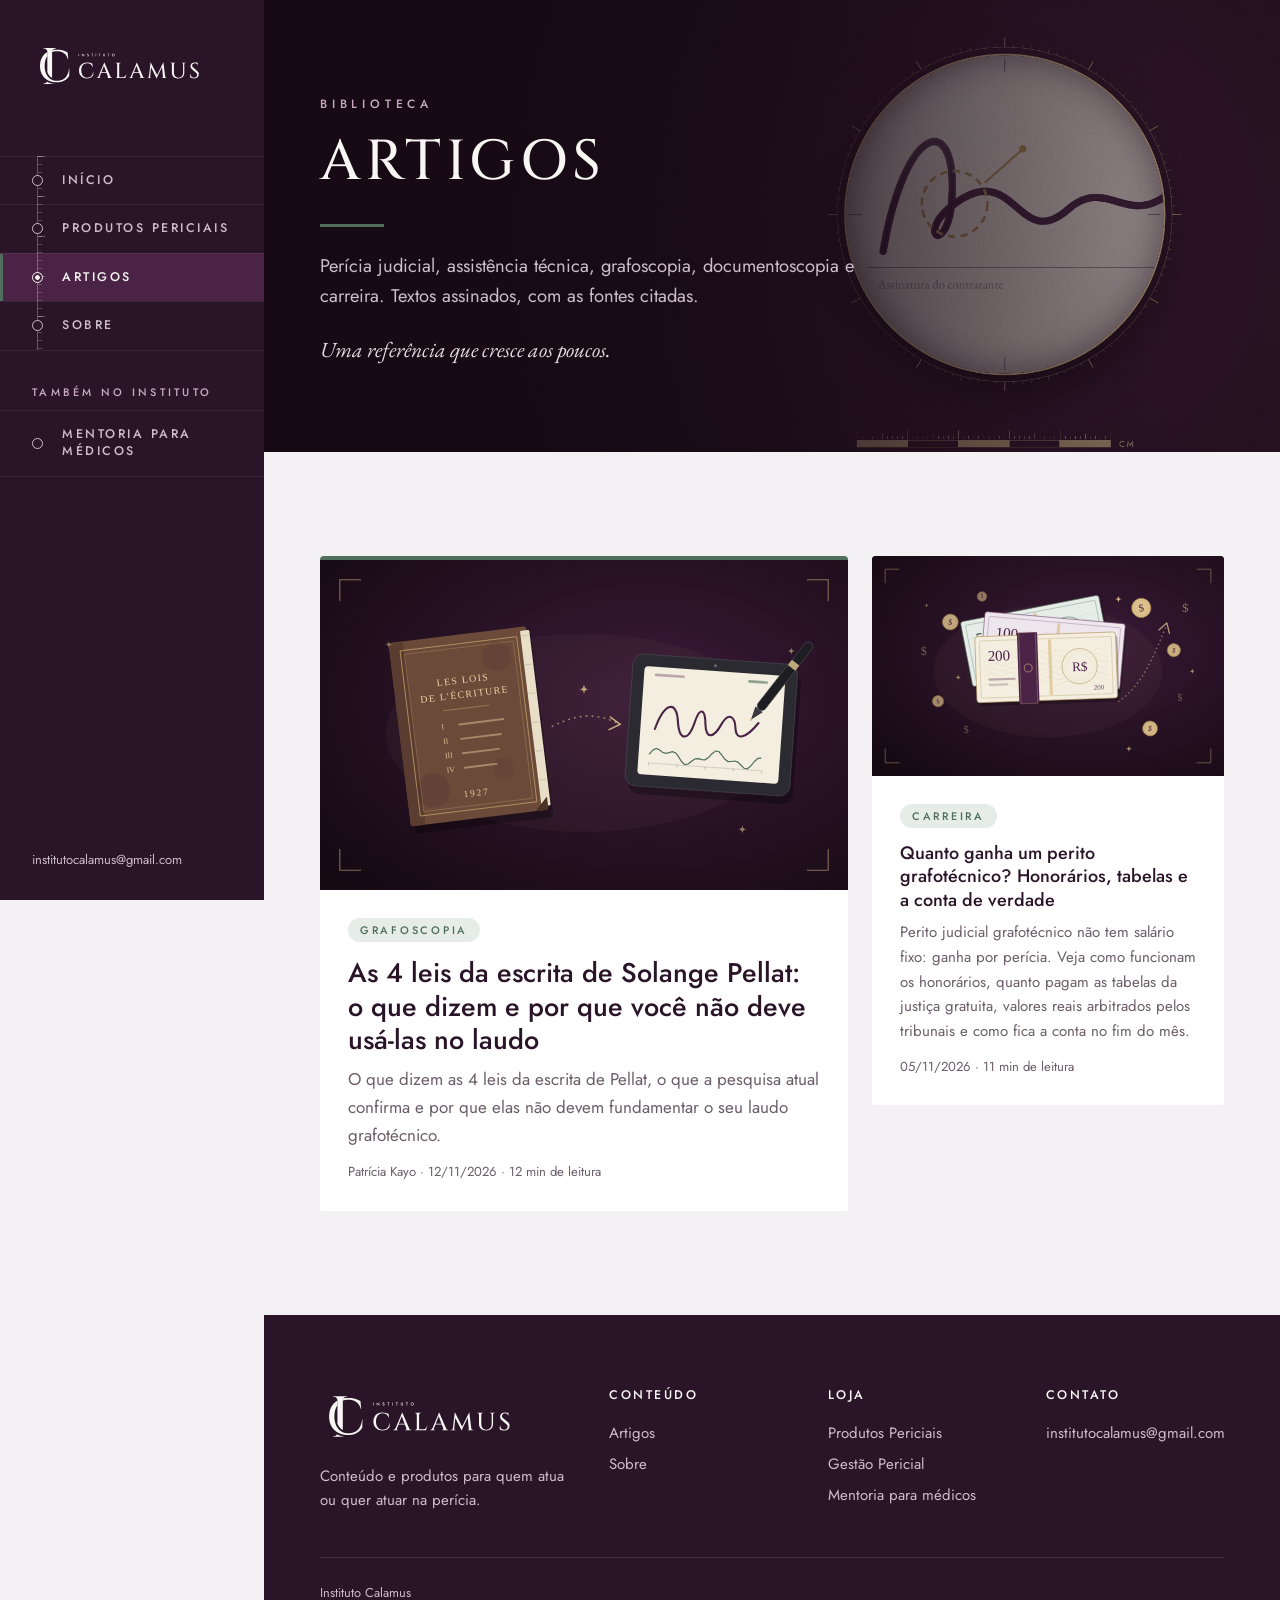
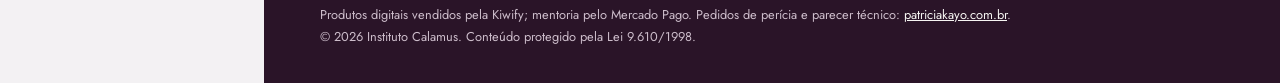
==== commit b3c0b9d1: "Novo artigo: As 4 leis da escrita de Solange Pellat e por que não usá-las no laudo (imagem do livro " ====
--- a/artigos/index.html
+++ b/artigos/index.html
@@ -17,7 +17,7 @@
 <link rel="apple-touch-icon" href="../assets/img/favicon_192px.png">
 <link rel="preload" href="../assets/fonts/Jost-Variable.woff2" as="font" type="font/woff2" crossorigin>
 <link rel="preload" href="../assets/fonts/Cinzel-Variable.woff2" as="font" type="font/woff2" crossorigin>
-<link rel="stylesheet" href="../assets/css/site.css?v=c17c4f85">
+<link rel="stylesheet" href="../assets/css/site.css?v=17a3d774">
 <script src="../assets/js/site.js?v=a7583782" defer></script>
 </head>
 <body>
@@ -48,10 +48,17 @@
   <p class="lead">Perícia judicial, assistência técnica, grafoscopia, documentoscopia e carreira. Textos assinados, com as fontes citadas.</p><p class="italico">Uma referência que cresce aos poucos.</p>
 </div></section>
 <section class="secao"><div class="wrap">
-  <div class="jornal-topo so-destaque"><article class="art-destaque">
+  <div class="jornal-topo sem-lista">
+    <article class="art-destaque">
+      <a class="art-img" href="../artigos/as-4-leis-da-escrita-por-que-nao-usar.html" tabindex="-1" aria-hidden="true"><img src="../assets/img/artigos/as-4-leis-da-escrita-por-que-nao-usar.svg" alt="" loading="lazy"></a>
+      <div class="art-txt"><span class="pilula">Grafoscopia</span><h3><a href="../artigos/as-4-leis-da-escrita-por-que-nao-usar.html">As 4 leis da escrita de Solange Pellat: o que dizem e por que você não deve usá-las no laudo</a></h3><p class="resumo">O que dizem as 4 leis da escrita de Pellat, o que a pesquisa atual confirma e por que elas não devem fundamentar o seu laudo grafotécnico.</p><p class="meta">Patrícia Kayo · 12/11/2026 · 12 min de leitura</p></div>
+    </article>
+    <div class="coluna-seg"><article class="art-seg">
       <a class="art-img" href="../artigos/quanto-ganha-perito-grafotecnico.html" tabindex="-1" aria-hidden="true"><img src="../assets/img/artigos/quanto-ganha-perito-grafotecnico.svg" alt="" loading="lazy"></a>
-      <div class="art-txt"><span class="pilula">Carreira</span><h3><a href="../artigos/quanto-ganha-perito-grafotecnico.html">Quanto ganha um perito grafotécnico? Honorários, tabelas e a conta de verdade</a></h3><p class="resumo">Perito judicial grafotécnico não tem salário fixo: ganha por perícia. Veja como funcionam os honorários, quanto pagam as tabelas da justiça gratuita, valores reais arbitrados pelos tribunais e como fica a conta no fim do mês.</p><p class="meta">Patrícia Kayo · 05/11/2026 · 11 min de leitura</p></div>
+      <div class="art-txt"><span class="pilula">Carreira</span><h3><a href="../artigos/quanto-ganha-perito-grafotecnico.html">Quanto ganha um perito grafotécnico? Honorários, tabelas e a conta de verdade</a></h3><p class="resumo">Perito judicial grafotécnico não tem salário fixo: ganha por perícia. Veja como funcionam os honorários, quanto pagam as tabelas da justiça gratuita, valores reais arbitrados pelos tribunais e como fica a conta no fim do mês.</p><p class="meta">05/11/2026 · 11 min de leitura</p></div>
     </article></div>
+    
+  </div>
   
 </div></section>
 </main>
@@ -59,7 +66,7 @@
   <div class="rod-grade">
     <div><img src="../assets/img/logo-porcelana.svg" alt="Instituto Calamus"><p class="frase">Conteúdo e produtos para quem atua ou quer atuar na perícia.</p></div>
     <div><p class="rod-tit">Conteúdo</p><a href="../artigos/index.html">Artigos</a><a href="../sobre/index.html">Sobre</a></div>
-    <div><p class="rod-tit">Loja</p><a href="../produtos/index.html">Produtos Periciais</a><a href="../produtos/index.html#sistema-de-gestao-pericial">Gestão Pericial</a><a href="../mentoria/index.html">Mentoria para médicos</a></div>
+    <div><p class="rod-tit">Loja</p><a href="../produtos/index.html">Produtos Periciais</a><a href="../gestao-pericial/index.html">Gestão Pericial</a><a href="../mentoria/index.html">Mentoria para médicos</a></div>
     <div><p class="rod-tit">Contato</p><a href="mailto:institutocalamus@gmail.com">institutocalamus@gmail.com</a></div>
   </div>
   <p class="legal">Instituto Calamus<br>
--- a/assets/css/site.css
+++ b/assets/css/site.css
@@ -329,6 +329,11 @@
 .texto-artigo .fontes ul { gap: .35em; }
 .texto-artigo .fontes li { padding-left: 18px; }
 .texto-artigo .fontes p { margin-top: 14px; }
+.texto-artigo .fontes .fontes-grupo { margin-top: 18px; font-weight: 500; color: var(--tinta); }
+.texto-artigo .fontes h3 + .fontes-grupo { margin-top: 0; }
+.texto-artigo .fontes .fontes-grupo + ul { margin-top: 6px; }
+.texto-artigo blockquote { margin: 0; padding: 4px 0 4px 26px; border-left: 3px solid var(--salvia); font-style: italic; color: var(--sub); }
+.texto-artigo blockquote p { font-size: .95em; }
 @media (max-width: 640px) { .texto-artigo table { font-size: 14px; min-width: 520px; } }
 /* esquema em árvore dentro do texto (11/11/2026) */
 .texto-artigo .esquema { --cor-linha: rgba(42,20,40,.28); margin: 2.2em 0 !important; padding: 40px 28px 26px; background: var(--perola); border-radius: 8px; font: 400 14px/1.35 "Jost", sans-serif; }
